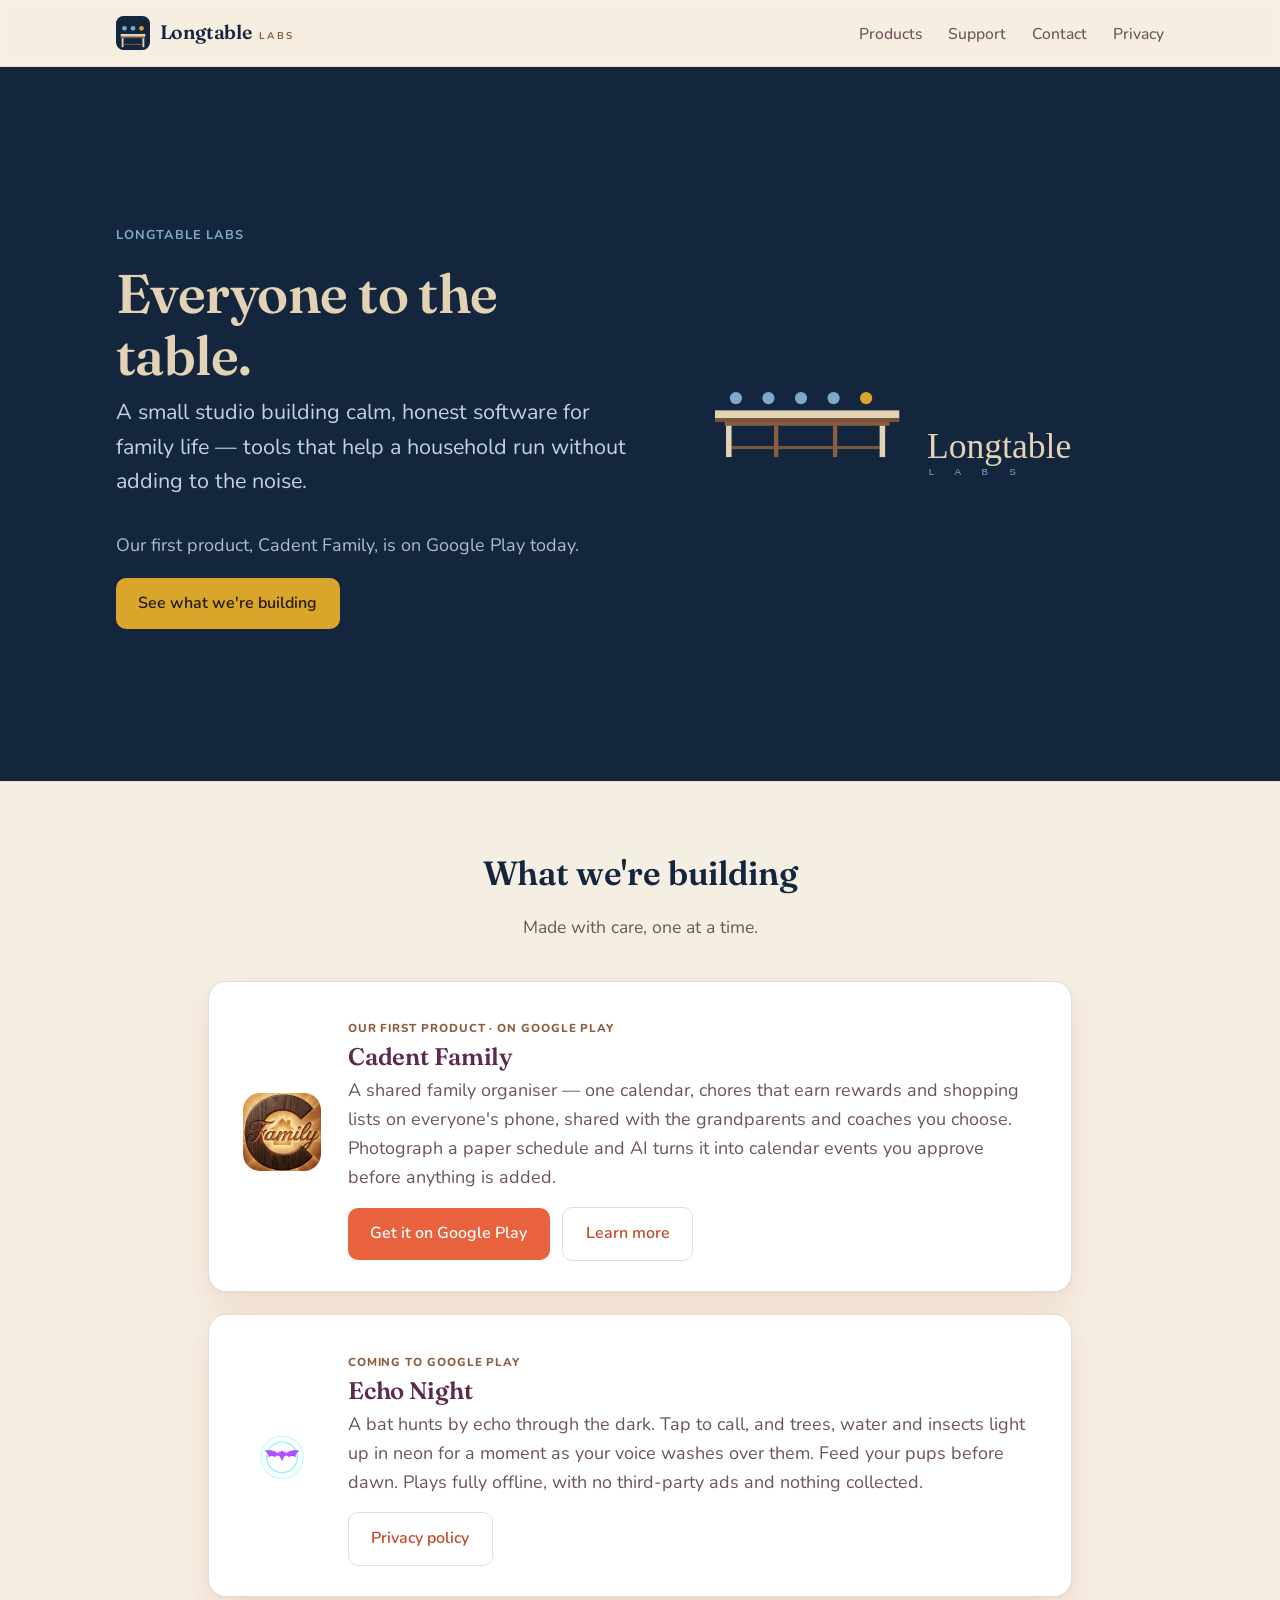
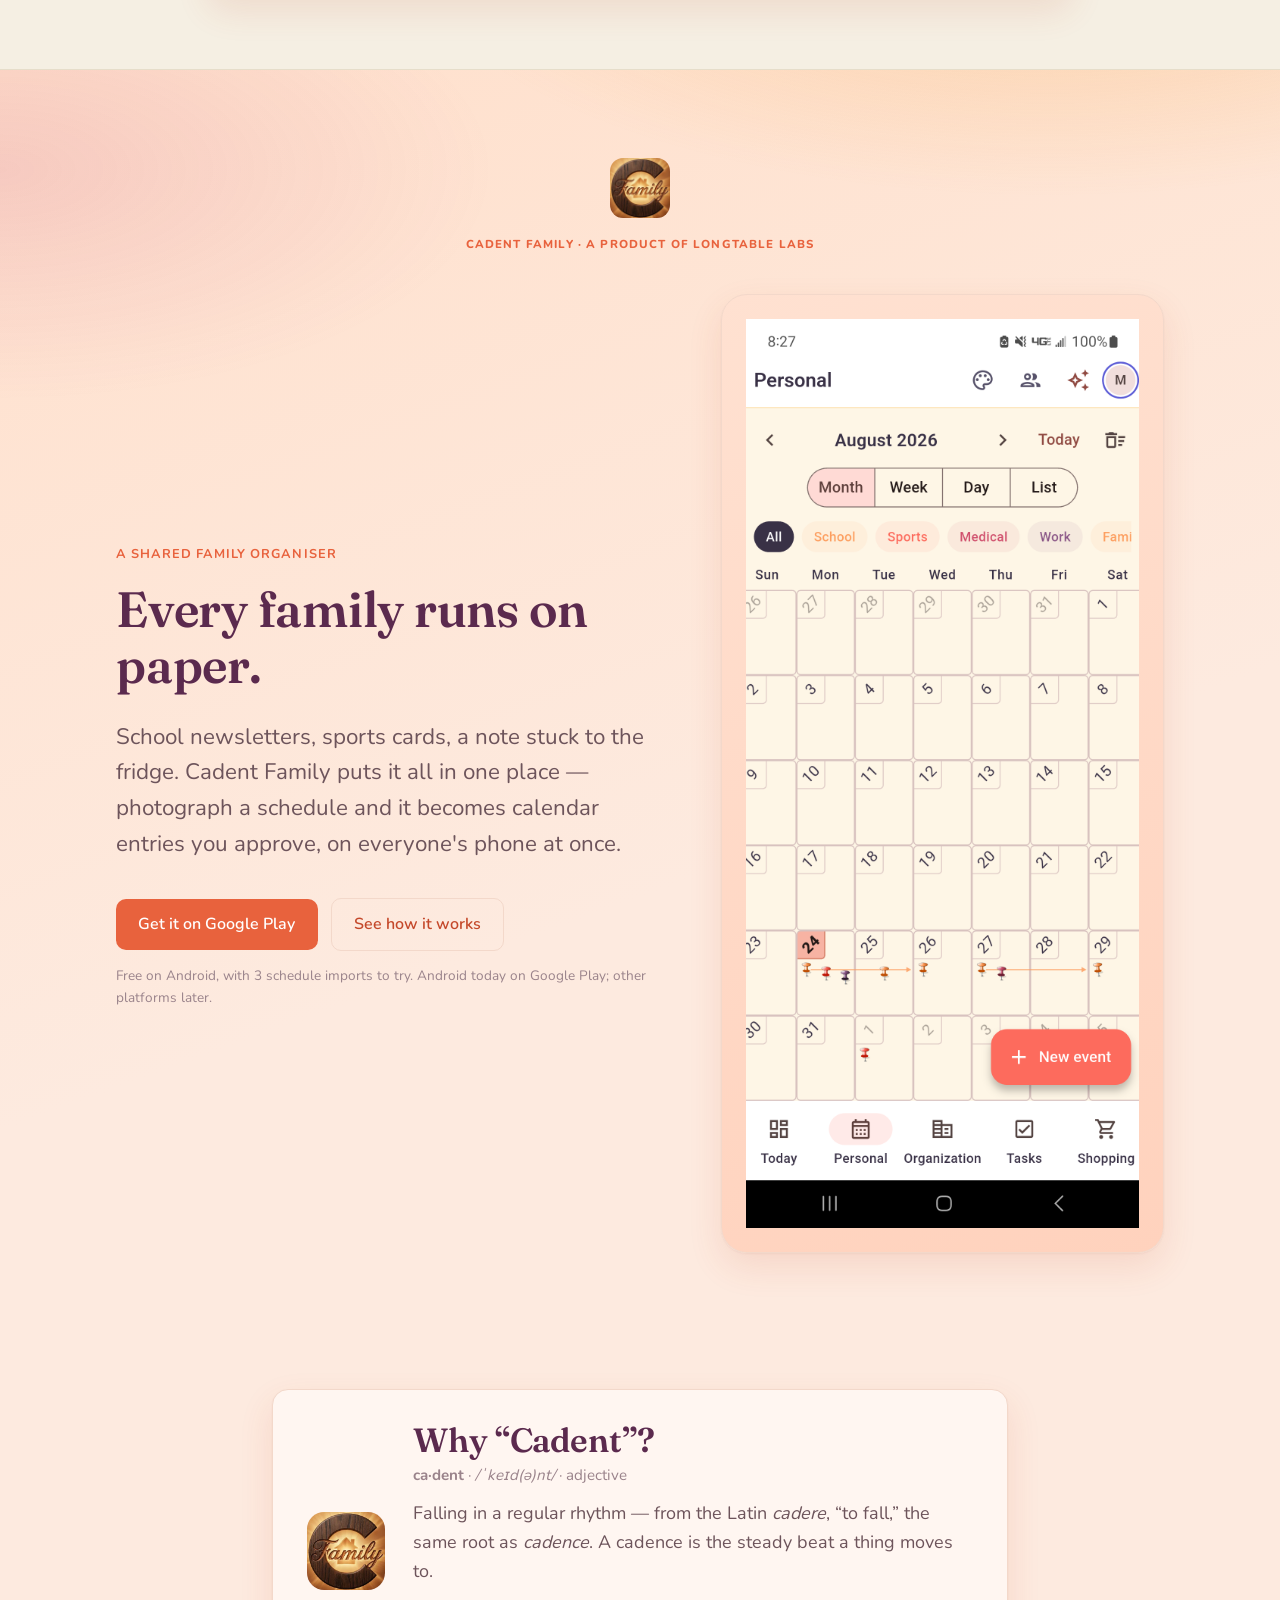
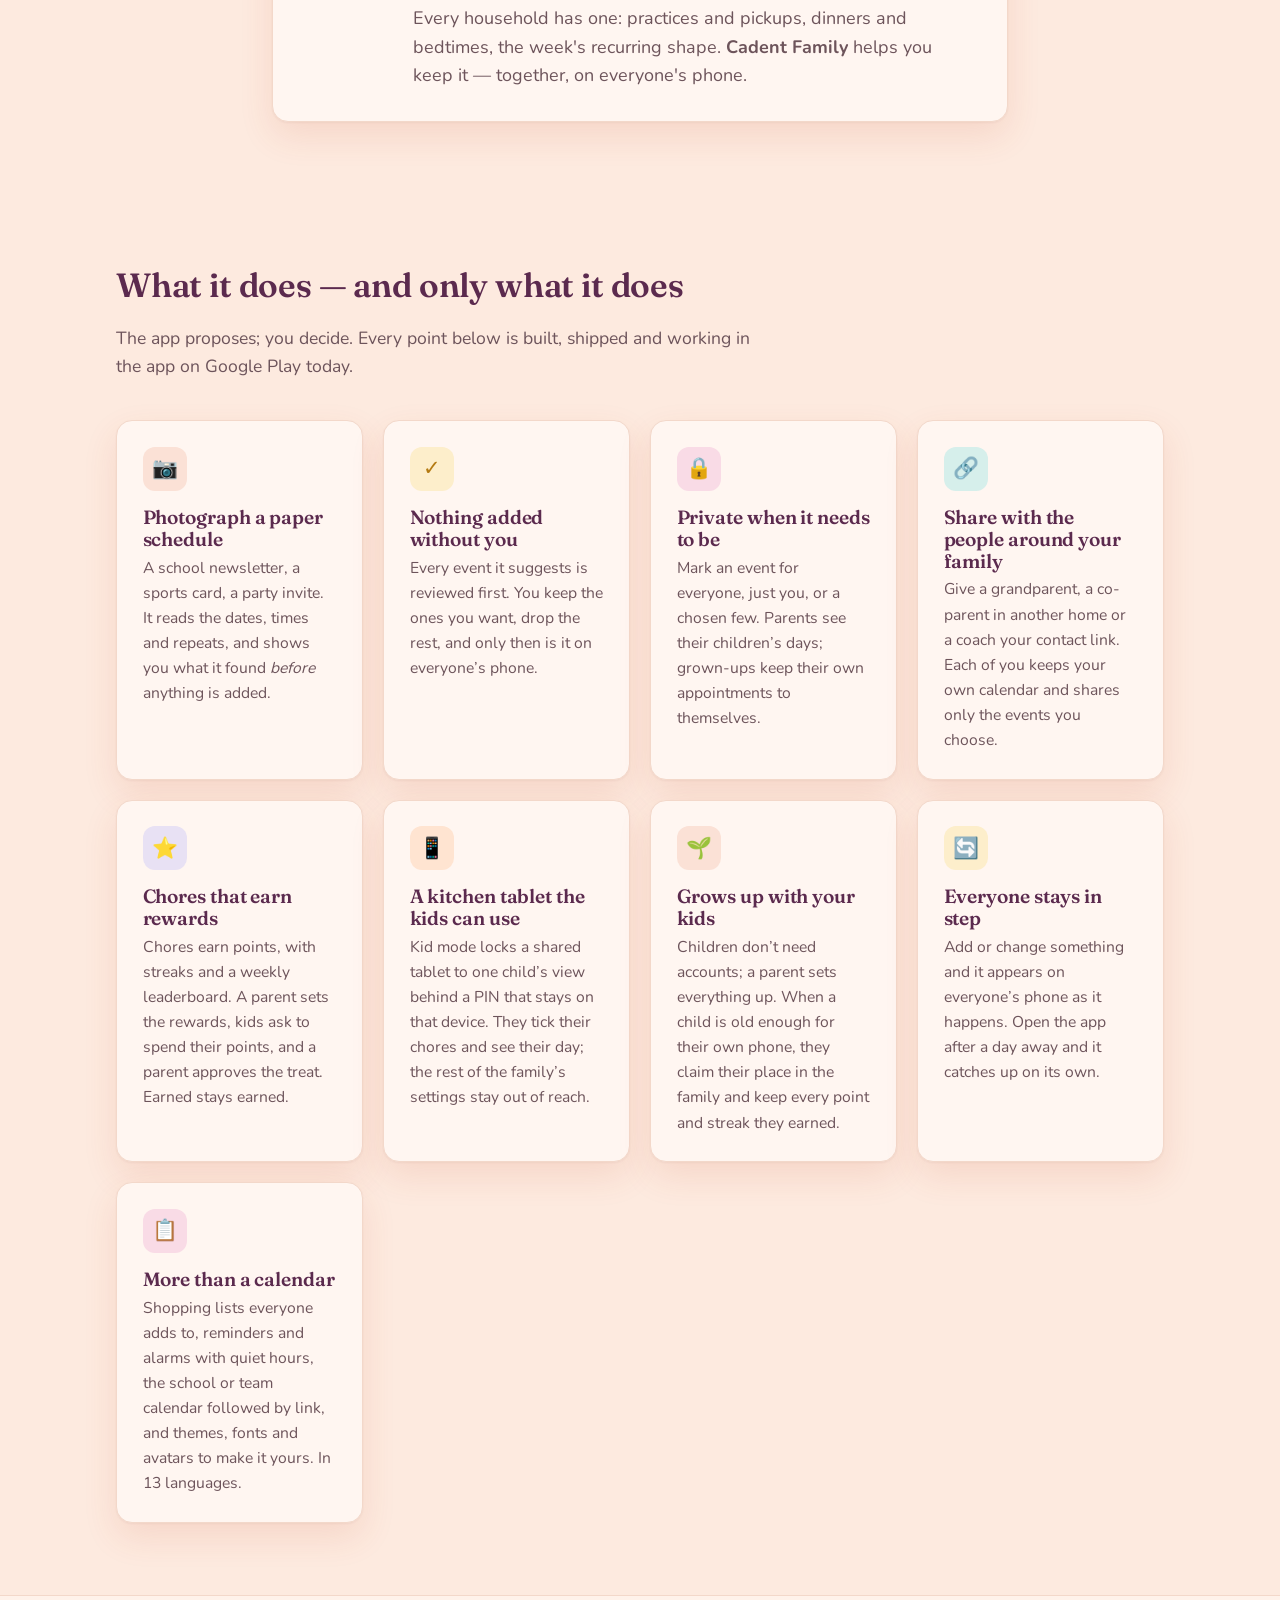
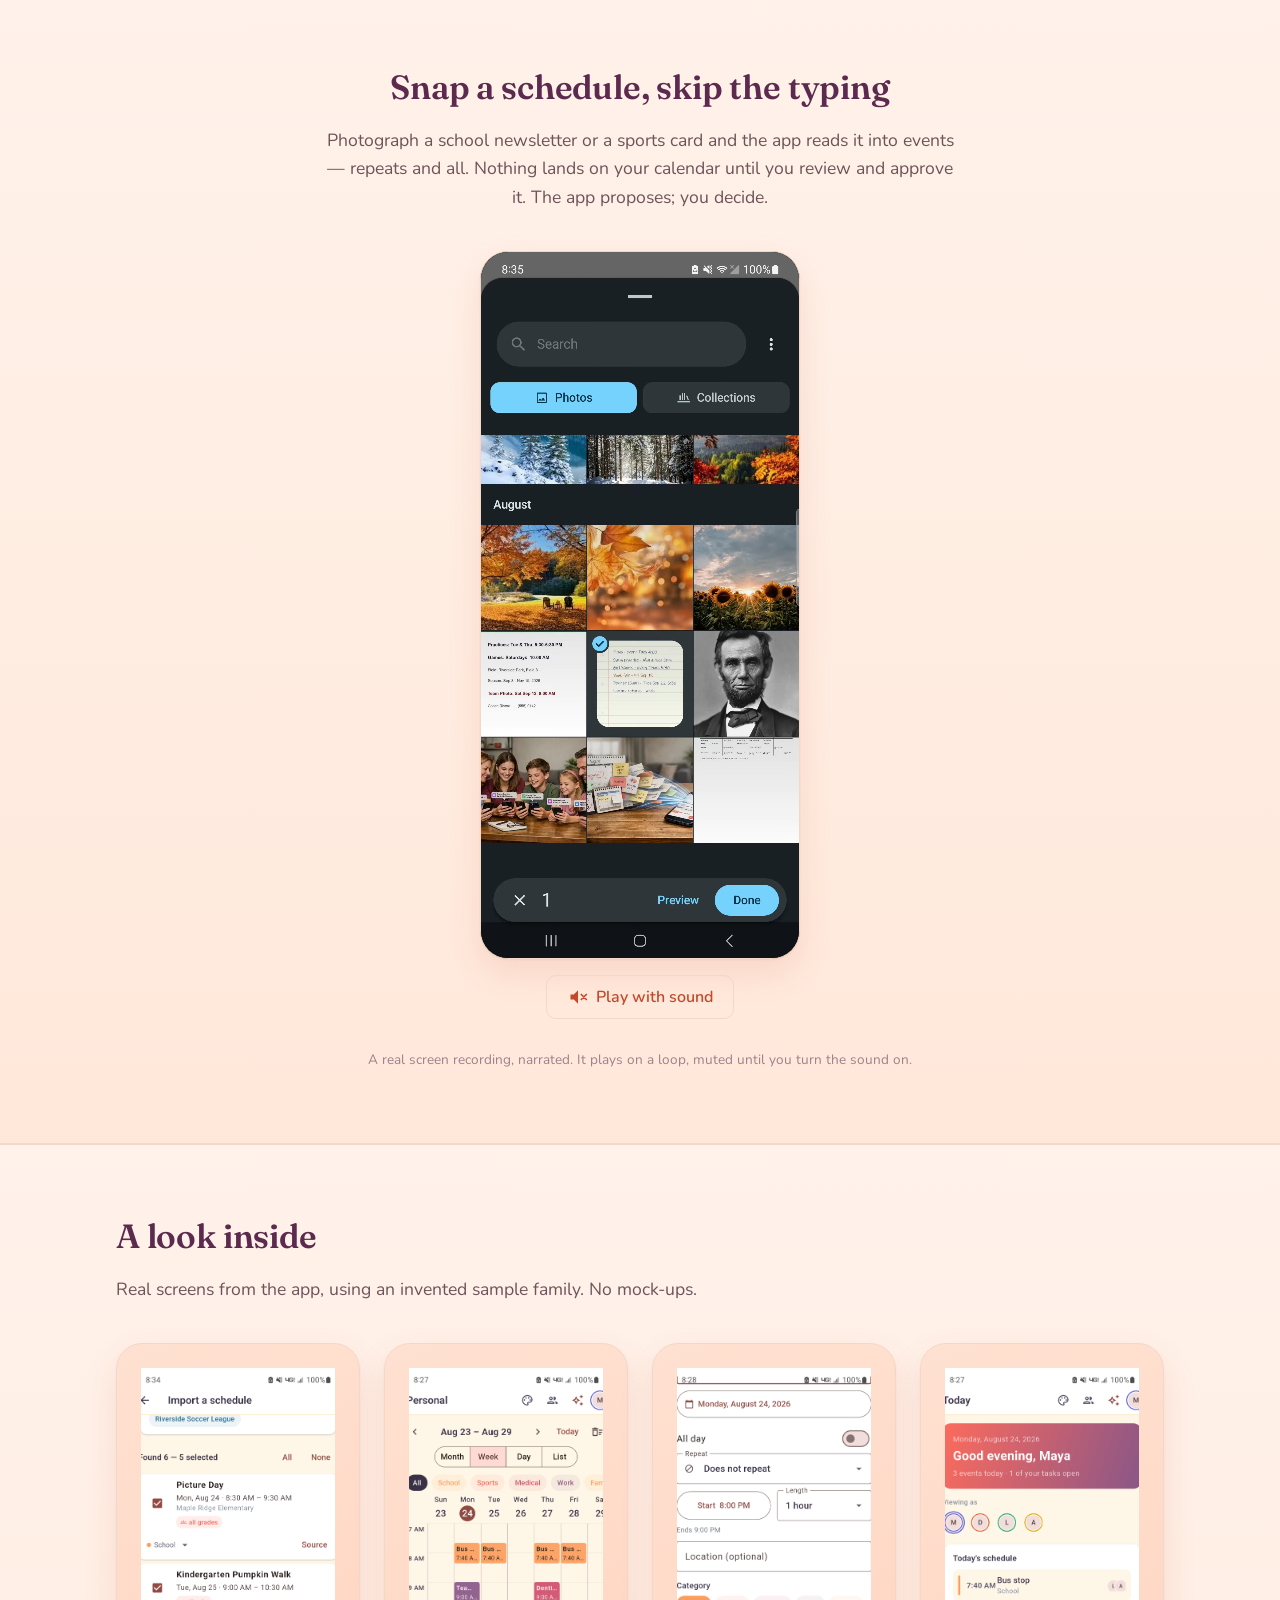
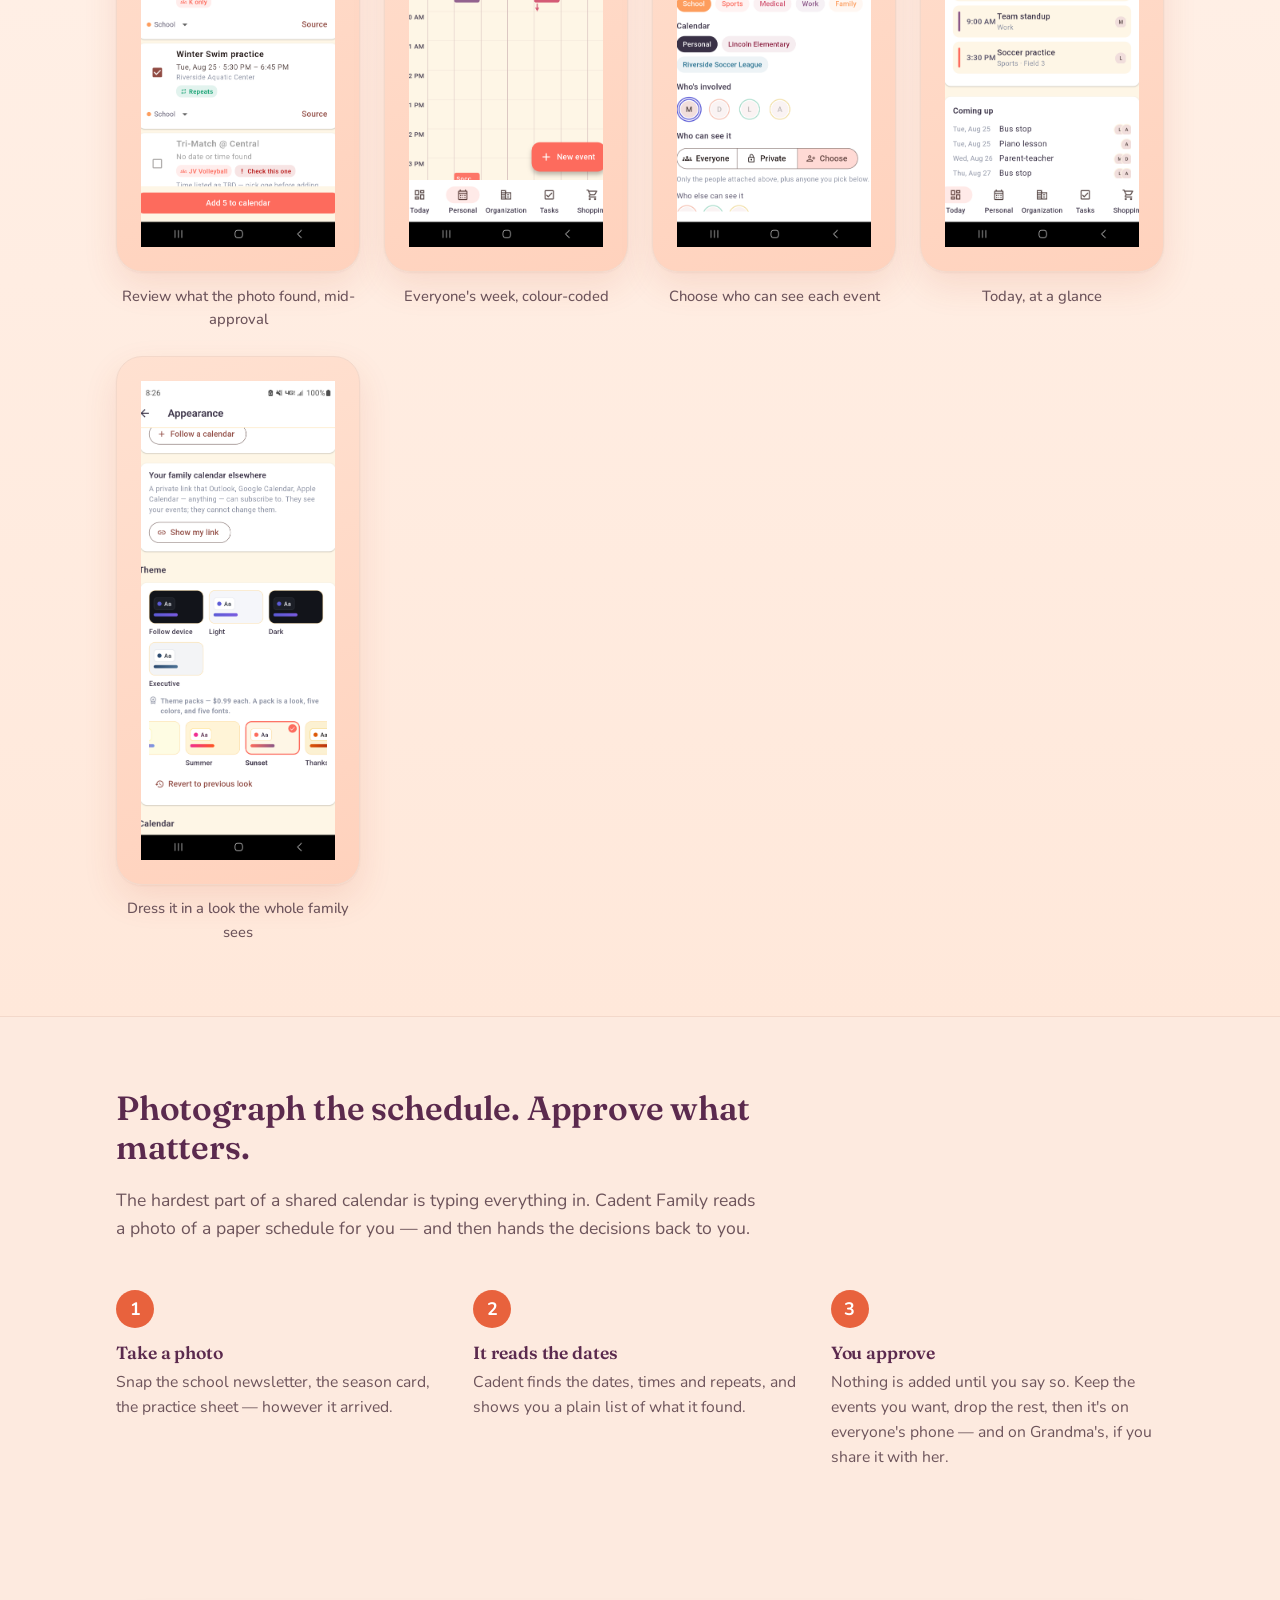
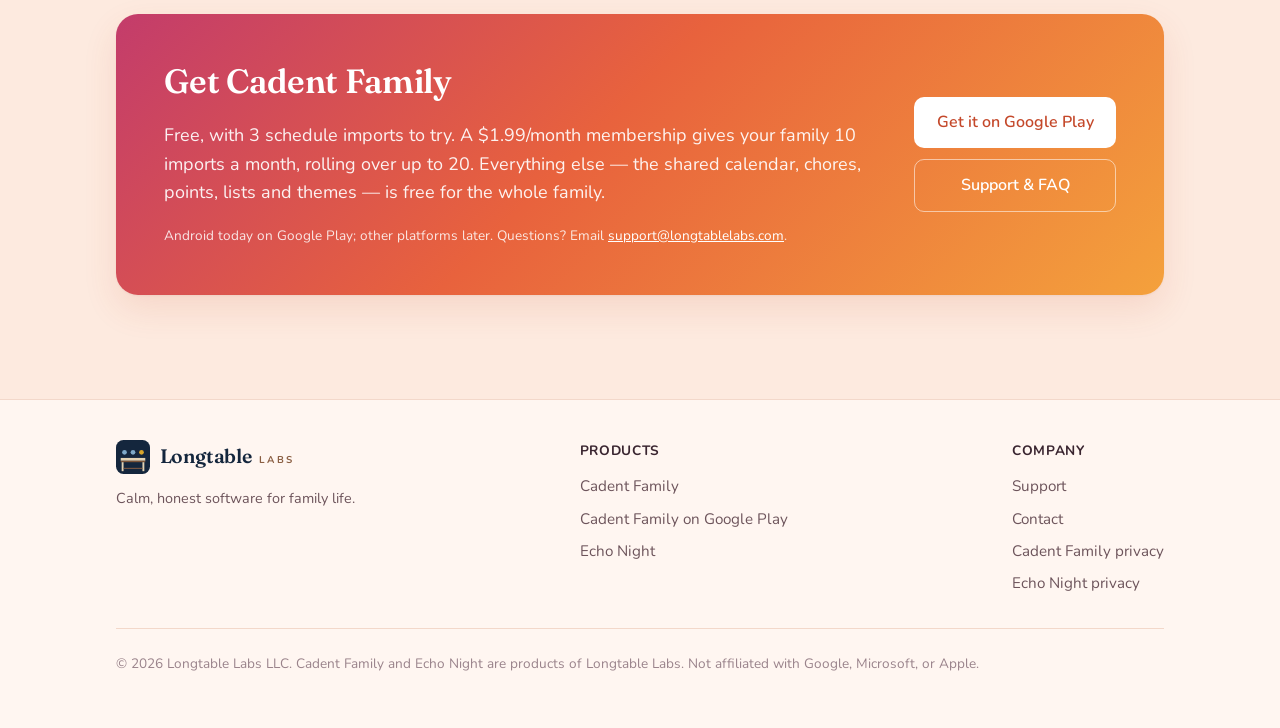
==== index.html @ 38cc9fc4 "Features: describe what 1.0.9 ships Nine feature cards instead of six: contact links for grandparent" ====
<!DOCTYPE html>
<html lang="en">
<head>
  <meta charset="utf-8">
  <meta name="viewport" content="width=device-width, initial-scale=1">
  <title>Longtable Labs — Cadent Family and Echo Night</title>
  <meta name="description" content="Longtable Labs is a small studio building calm, honest software for family life. Cadent Family, a shared family organiser, is on Google Play now; Echo Night, a bat game, is on its way.">
  <link rel="stylesheet" href="styles.css">
  <link rel="icon" href="assets/longtable-icon.svg">
</head>
<body>
  <a class="skip" href="#main">Skip to content</a>

  <header class="site-header">
    <div class="wrap">
      <a class="brand" href="index.html" aria-label="Longtable Labs home">
        <img class="mark" src="assets/longtable-icon.svg" alt="" aria-hidden="true">
        <span class="lt-word"><span class="lt-name">Longtable</span><span class="lt-labs">Labs</span></span>
      </a>
      <nav class="main" aria-label="Primary">
        <a href="index.html#products">Products</a>
        <a href="support.html">Support</a>
        <a href="contact.html">Contact</a>
        <a href="privacy.html">Privacy</a>
      </nav>
    </div>
  </header>

  <main id="main">

    <!-- ===== LONGTABLE LABS — company ===== -->
    <section class="company">
      <div class="wrap">
        <div class="company-grid">
          <div>
            <span class="eyebrow">Longtable Labs</span>
            <h1>Everyone to the table.</h1>
            <p class="lead">
              A small studio building calm, honest software for family life — tools that
              help a household run without adding to the noise.
            </p>
            <p>Our first product, Cadent Family, is on Google Play today.</p>
            <div class="cta-row">
              <a class="btn" href="#products">See what we're building</a>
            </div>
          </div>
          <div>
            <img class="lockup" src="assets/longtable-lockup.svg" alt="Longtable Labs" width="430" height="117">
          </div>
        </div>
      </div>
    </section>

    <!-- ===== PRODUCTS ===== -->
    <section class="products-band" id="products">
      <div class="wrap">
        <div class="section-head centered">
          <h2>What we're building</h2>
          <p>Made with care, one at a time.</p>
        </div>
        <div class="product-grid">
        <div class="product-card">
          <picture>
            <source srcset="assets/cadent-mark.webp" type="image/webp">
            <img class="p-logo" src="assets/cadent-mark.png" alt="Cadent Family logo" aria-hidden="true" width="78" height="78">
          </picture>
          <div>
            <span class="tag">Our first product · On Google Play</span>
            <h3>Cadent Family</h3>
            <p>A shared family organiser &mdash; one calendar, chores that earn rewards and
            shopping lists on everyone's phone, shared with the grandparents and coaches you
            choose. Photograph a paper schedule and AI turns it into calendar events you
            approve before anything is added.</p>
            <div class="cta-row">
              <a class="btn" href="https://play.google.com/store/apps/details?id=com.longtablelabs.cadent" rel="noopener">Get it on Google Play</a>
              <a class="btn ghost" href="#cadent">Learn more</a>
            </div>
          </div>
        </div>
        <div class="product-card" id="echo-night">
          <img class="p-logo" src="assets/echo-night-mark.png" alt="Echo Night icon" aria-hidden="true" width="78" height="78">
          <div>
            <span class="tag">Coming to Google Play</span>
            <h3>Echo Night</h3>
            <p>A bat hunts by echo through the dark. Tap to call, and trees, water and
            insects light up in neon for a moment as your voice washes over them. Feed
            your pups before dawn. Plays fully offline, with no third-party ads and nothing collected.</p>
            <a class="btn ghost" href="privacy-echo-night.html">Privacy policy</a>
          </div>
        </div>
        </div>
      </div>
    </section>

    <!-- ===== CADENT FAMILY (product) — keeps its own warm brand ===== -->
    <!-- HERO — lead with the problem -->
    <div class="hero" id="cadent">
      <div class="wrap">
        <div class="product-intro">
          <picture>
            <source srcset="assets/cadent-mark.webp" type="image/webp">
            <img class="cadent-mark" src="assets/cadent-mark.png" alt="" aria-hidden="true" width="60" height="60" style="width:60px;height:60px">
          </picture>
          <p class="tag" style="margin:.55rem 0 0">Cadent Family · a product of Longtable Labs</p>
        </div>
      </div>
      <div class="wrap hero-grid">
        <div>
          <span class="eyebrow">A shared family organiser</span>
          <h1>Every family runs on paper.</h1>
          <p class="lead">
            School newsletters, sports cards, a note stuck to the fridge. Cadent Family
            puts it all in one place — photograph a schedule and it becomes calendar
            entries you approve, on everyone's phone at once.
          </p>
          <div class="cta-row">
            <a class="btn" href="https://play.google.com/store/apps/details?id=com.longtablelabs.cadent" rel="noopener">Get it on Google Play</a>
            <a class="btn ghost" href="#how">See how it works</a>
          </div>
          <p class="cta-note">Free on Android, with 3 schedule imports to try. Android today on Google Play; other platforms later.</p>
        </div>
        <div class="shot" aria-hidden="false">
          <figure>
            <div class="frame">
              <img src="assets/screenshots/month-view.png" alt="Cadent Family month calendar on a phone, showing colour-coded events for a sample family across the weeks of a month" onerror="this.style.display='none';this.nextElementSibling.style.display='block'">
              <div class="placeholder" style="display:none">Month view
                <span>real app screenshot — added before launch</span>
              </div>
            </div>
          </figure>
        </div>
      </div>
    </div>

    <!-- WHAT CADENT MEANS -->
    <section>
      <div class="wrap">
        <div class="definition">
          <picture>
            <source srcset="assets/cadent-mark.webp" type="image/webp">
            <img class="def-mark" src="assets/cadent-mark.png" alt="" aria-hidden="true" width="78" height="78">
          </picture>
          <div>
            <h2>Why &ldquo;Cadent&rdquo;?</h2>
            <p class="pron"><strong>ca&middot;dent</strong> &middot; <span class="ipa">/&#712;ke&#618;d(&#601;)nt/</span> &middot; adjective</p>
            <p>Falling in a regular rhythm — from the Latin <em>cadere</em>, &ldquo;to fall,&rdquo; the
            same root as <em>cadence</em>. A cadence is the steady beat a thing moves to.</p>
            <p>Every household has one: practices and pickups, dinners and bedtimes, the week's
            recurring shape. <strong>Cadent Family</strong> helps you keep it — together, on
            everyone's phone.</p>
          </div>
        </div>
      </div>
    </section>

    <!-- HONEST FEATURE POINTS -->
    <section>
      <div class="wrap">
        <div class="section-head">
          <h2>What it does &mdash; and only what it does</h2>
          <p>The app proposes; you decide. Every point below is built, shipped and working in the app on Google Play today.</p>
        </div>
        <div class="features">
          <div class="feature">
            <div class="ico" aria-hidden="true">&#128247;</div>
            <h3>Photograph a paper schedule</h3>
            <p>A school newsletter, a sports card, a party invite. It reads the dates, times and repeats, and shows you what it found <em>before</em> anything is added.</p>
          </div>
          <div class="feature">
            <div class="ico" aria-hidden="true">&#10003;</div>
            <h3>Nothing added without you</h3>
            <p>Every event it suggests is reviewed first. You keep the ones you want, drop the rest, and only then is it on everyone&rsquo;s phone.</p>
          </div>
          <div class="feature">
            <div class="ico" aria-hidden="true">&#128274;</div>
            <h3>Private when it needs to be</h3>
            <p>Mark an event for everyone, just you, or a chosen few. Parents see their children&rsquo;s days; grown-ups keep their own appointments to themselves.</p>
          </div>
          <div class="feature">
            <div class="ico" aria-hidden="true">&#128279;</div>
            <h3>Share with the people around your family</h3>
            <p>Give a grandparent, a co-parent in another home or a coach your contact link. Each of you keeps your own calendar and shares only the events you choose.</p>
          </div>
          <div class="feature">
            <div class="ico" aria-hidden="true">&#11088;</div>
            <h3>Chores that earn rewards</h3>
            <p>Chores earn points, with streaks and a weekly leaderboard. A parent sets the rewards, kids ask to spend their points, and a parent approves the treat. Earned stays earned.</p>
          </div>
          <div class="feature">
            <div class="ico" aria-hidden="true">&#128241;</div>
            <h3>A kitchen tablet the kids can use</h3>
            <p>Kid mode locks a shared tablet to one child&rsquo;s view behind a PIN that stays on that device. They tick their chores and see their day; the rest of the family&rsquo;s settings stay out of reach.</p>
          </div>
          <div class="feature">
            <div class="ico" aria-hidden="true">&#127793;</div>
            <h3>Grows up with your kids</h3>
            <p>Children don&rsquo;t need accounts; a parent sets everything up. When a child is old enough for their own phone, they claim their place in the family and keep every point and streak they earned.</p>
          </div>
          <div class="feature">
            <div class="ico" aria-hidden="true">&#128260;</div>
            <h3>Everyone stays in step</h3>
            <p>Add or change something and it appears on everyone&rsquo;s phone as it happens. Open the app after a day away and it catches up on its own.</p>
          </div>
          <div class="feature">
            <div class="ico" aria-hidden="true">&#128203;</div>
            <h3>More than a calendar</h3>
            <p>Shopping lists everyone adds to, reminders and alarms with quiet hours, the school or team calendar followed by link, and themes, fonts and avatars to make it yours. In 13 languages.</p>
          </div>
        </div>
      </div>
    </section>

    <!-- LIVE DEMO: AI import -->
    <section class="section-tint">
      <div class="wrap">
        <div class="section-head centered">
          <h2>Snap a schedule, skip the typing</h2>
          <p>Photograph a school newsletter or a sports card and the app reads it into
          events — repeats and all. Nothing lands on your calendar until you review and
          approve it. The app proposes; you decide.</p>
        </div>
        <div class="demo-showcase">
          <div class="demo-phone">
            <video autoplay loop muted playsinline preload="metadata"
                   poster="assets/demo/ai-import-demo-poster.jpg"
                   aria-label="Screen recording of Cadent Family importing a schedule from a photo: a handwritten activity list and a typed sports card are read into events, repeats detected, one event deselected, then the kept events approved and shown on the month calendar.">
              <source src="assets/demo/ai-import-demo.webm" type="video/webm">
              <source src="assets/demo/ai-import-demo.mp4" type="video/mp4">
              <img src="assets/demo/ai-import-demo-poster.jpg"
                   alt="Cadent Family August month view showing imported school and sports events, several repeating across multiple days.">
            </video>
          </div>
          <button class="btn ghost sound-toggle" type="button" aria-pressed="false" hidden>
            <svg class="icon-muted" viewBox="0 0 24 24" width="20" height="20" aria-hidden="true" focusable="false"><path fill="currentColor" d="M3 9v6h4l5 5V4L7 9H3z"/><path d="M16 9l6 6M22 9l-6 6" stroke="currentColor" stroke-width="2" stroke-linecap="round" fill="none"/></svg>
            <svg class="icon-sound" viewBox="0 0 24 24" width="20" height="20" aria-hidden="true" focusable="false"><path fill="currentColor" d="M3 9v6h4l5 5V4L7 9H3z"/><path d="M15.5 8.5a5 5 0 0 1 0 7M18.5 5.5a9 9 0 0 1 0 13" stroke="currentColor" stroke-width="2" stroke-linecap="round" fill="none"/></svg>
            <span class="sound-label">Play with sound</span>
          </button>
          <p class="cta-note">A real screen recording, narrated. It plays on a loop, muted until you turn the sound on.</p>
        </div>
      </div>
    </section>

    <!-- SCREENSHOTS -->
    <section class="section-tint">
      <div class="wrap">
        <div class="section-head">
          <h2>A look inside</h2>
          <p>Real screens from the app, using an invented sample family. No mock-ups.</p>
        </div>
        <div class="shots">
          <div class="shot">
            <figure>
              <div class="frame">
                <img src="assets/screenshots/import-review.png" alt="The schedule-import review list: events read from a photographed sports card, each with a checkbox to approve before it is added to the calendar" onerror="this.style.display='none';this.nextElementSibling.style.display='flex'">
                <div class="placeholder" style="display:none;flex-direction:column">Import review<span>added before launch</span></div>
              </div>
              <figcaption>Review what the photo found, mid-approval</figcaption>
            </figure>
          </div>
          <div class="shot">
            <figure>
              <div class="frame">
                <img src="assets/screenshots/week-view.png" alt="Week view of the calendar with several family members' events colour-coded across the days" onerror="this.style.display='none';this.nextElementSibling.style.display='flex'">
                <div class="placeholder" style="display:none;flex-direction:column">Week view<span>added before launch</span></div>
              </div>
              <figcaption>Everyone's week, colour-coded</figcaption>
            </figure>
          </div>
          <div class="shot">
            <figure>
              <div class="frame">
                <img src="assets/screenshots/privacy-picker.png" alt="The who-can-see-this picker on an event, letting you choose everyone, just yourself, or a chosen list of family members" onerror="this.style.display='none';this.nextElementSibling.style.display='flex'">
                <div class="placeholder" style="display:none;flex-direction:column">Privacy picker<span>added before launch</span></div>
              </div>
              <figcaption>Choose who can see each event</figcaption>
            </figure>
          </div>
          <div class="shot">
            <figure>
              <div class="frame">
                <img src="assets/screenshots/today-view.png" alt="The Today screen with a friendly greeting and the sample family's upcoming events for the day" onerror="this.style.display='none';this.nextElementSibling.style.display='flex'">
                <div class="placeholder" style="display:none;flex-direction:column">Today<span>added before launch</span></div>
              </div>
              <figcaption>Today, at a glance</figcaption>
            </figure>
          </div>
          <div class="shot">
            <figure>
              <div class="frame">
                <img src="assets/screenshots/theme-packs.png" alt="The theme gallery: light and dark looks above a shelf of theme packs, each card previewing the colours of that pack" onerror="this.style.display='none';this.nextElementSibling.style.display='flex'">
                <div class="placeholder" style="display:none;flex-direction:column">Themes<span>added before launch</span></div>
              </div>
              <figcaption>Dress it in a look the whole family sees</figcaption>
            </figure>
          </div>
        </div>
      </div>
    </section>

    <!-- THE PITCH / differentiator -->
    <section id="how">
      <div class="wrap">
        <div class="section-head">
          <h2>Photograph the schedule. Approve what matters.</h2>
          <p>
            The hardest part of a shared calendar is typing everything in. Cadent Family reads
            a photo of a paper schedule for you — and then hands the decisions back to you.
          </p>
        </div>
        <div class="steps">
          <div class="step">
            <div class="num" aria-hidden="true">1</div>
            <h3>Take a photo</h3>
            <p>Snap the school newsletter, the season card, the practice sheet — however it arrived.</p>
          </div>
          <div class="step">
            <div class="num" aria-hidden="true">2</div>
            <h3>It reads the dates</h3>
            <p>Cadent finds the dates, times and repeats, and shows you a plain list of what it found.</p>
          </div>
          <div class="step">
            <div class="num" aria-hidden="true">3</div>
            <h3>You approve</h3>
            <p>Nothing is added until you say so. Keep the events you want, drop the rest, then it's on everyone's phone &mdash; and on Grandma's, if you share it with her.</p>
          </div>
        </div>
      </div>
    </section>

    <!-- GET IT -->
    <section id="get">
      <div class="wrap">
        <div class="get-card">
          <div>
            <h2>Get Cadent Family</h2>
            <p>Free, with 3 schedule imports to try. A $1.99/month membership gives your
            family 10 imports a month, rolling over up to 20. Everything else &mdash; the shared
            calendar, chores, points, lists and themes &mdash; is free for the whole family.</p>
            <p class="cta-note">Android today on Google Play; other platforms later.
            Questions? Email <a href="mailto:support@longtablelabs.com">support@longtablelabs.com</a>.</p>
          </div>
          <div class="get-actions">
            <a class="btn" href="https://play.google.com/store/apps/details?id=com.longtablelabs.cadent" rel="noopener">Get it on Google Play</a>
            <a class="btn ghost" href="support.html">Support &amp; FAQ</a>
          </div>
        </div>
      </div>
    </section>
  </main>

  <footer class="site-footer">
    <div class="wrap footer-grid">
      <div style="max-width:20rem">
        <a class="brand" href="index.html" style="margin-bottom:.8rem" aria-label="Longtable Labs home">
          <img class="mark" src="assets/longtable-icon.svg" alt="" aria-hidden="true">
          <span class="lt-word"><span class="lt-name">Longtable</span><span class="lt-labs">Labs</span></span>
        </a>
        <p style="font-size:.9rem;margin:0">Calm, honest software for family life.</p>
      </div>
      <nav aria-label="Products">
        <span class="fh">Products</span>
        <a href="index.html#cadent">Cadent Family</a>
        <a href="https://play.google.com/store/apps/details?id=com.longtablelabs.cadent" rel="noopener">Cadent Family on Google Play</a>
        <a href="index.html#echo-night">Echo Night</a>
      </nav>
      <nav aria-label="Company">
        <span class="fh">Company</span>
        <a href="support.html">Support</a>
        <a href="contact.html">Contact</a>
        <a href="privacy.html">Cadent Family privacy</a>
        <a href="privacy-echo-night.html">Echo Night privacy</a>
      </nav>
    </div>
    <div class="wrap">
      <p class="fineprint">© 2026 Longtable Labs LLC. Cadent Family and Echo Night are products of Longtable Labs. Not affiliated with Google, Microsoft, or Apple.</p>
    </div>
  </footer>

  <script>
    // Respect reduced-motion: don't autoplay the demo; offer manual controls.
    (function () {
      var mq = window.matchMedia && window.matchMedia('(prefers-reduced-motion: reduce)');
      if (mq && mq.matches) {
        document.querySelectorAll('video[autoplay]').forEach(function (v) {
          v.removeAttribute('autoplay');
          v.setAttribute('controls', '');
          try { v.pause(); } catch (e) {}
        });
      }
    })();

    // Sound toggle for the narrated demo. It starts muted (browsers only autoplay
    // muted video); the first time sound goes on it restarts from the top so the
    // narration begins at its first line.
    (function () {
      var btn = document.querySelector('.sound-toggle');
      var v = document.querySelector('.demo-phone video');
      if (!btn || !v) return;
      var label = btn.querySelector('.sound-label');
      var heardFromStart = false;

      function sync() {
        var on = !v.muted && v.volume > 0;
        btn.setAttribute('aria-pressed', on ? 'true' : 'false');
        label.textContent = on ? 'Mute' : 'Play with sound';
      }

      btn.addEventListener('click', function () {
        if (v.muted || v.volume === 0) {
          v.muted = false;
          if (v.volume === 0) v.volume = 1;
          if (!heardFromStart) {
            heardFromStart = true;
            try { v.currentTime = 0; } catch (e) {}
          }
          var p = v.play();
          if (p && p.catch) p.catch(function () {});
        } else {
          v.muted = true;
        }
        sync();
      });
      // Native controls (shown for reduced motion) can change volume too.
      v.addEventListener('volumechange', sync);
      btn.hidden = false;
      sync();
    })();
  </script>
</body>
</html>
---- styles.css ----
/* Self-hosted fonts — no third-party requests. Files in assets/fonts/.
   Both are variable woff2 (one file per subset covers the weight range). */
@font-face {
  font-family: 'Fraunces'; font-style: normal; font-weight: 400 700; font-display: swap;
  src: url('assets/fonts/fraunces-latin.woff2') format('woff2');
  unicode-range: U+0000-00FF, U+0131, U+0152-0153, U+02BB-02BC, U+02C6, U+02DA, U+02DC, U+0304, U+0308, U+0329, U+2000-206F, U+20AC, U+2122, U+2191, U+2193, U+2212, U+2215, U+FEFF, U+FFFD;
}
@font-face {
  font-family: 'Fraunces'; font-style: normal; font-weight: 400 700; font-display: swap;
  src: url('assets/fonts/fraunces-latin-ext.woff2') format('woff2');
  unicode-range: U+0100-02BA, U+02BD-02C5, U+02C7-02CC, U+02CE-02D7, U+02DD-02FF, U+0304, U+0308, U+0329, U+1D00-1DBF, U+1E00-1E9F, U+1EF2-1EFF, U+2020, U+20A0-20AB, U+20AD-20C0, U+2113, U+2C60-2C7F, U+A720-A7FF;
}
@font-face {
  font-family: 'Nunito'; font-style: normal; font-weight: 400 800; font-display: swap;
  src: url('assets/fonts/nunito-latin.woff2') format('woff2');
  unicode-range: U+0000-00FF, U+0131, U+0152-0153, U+02BB-02BC, U+02C6, U+02DA, U+02DC, U+0304, U+0308, U+0329, U+2000-206F, U+20AC, U+2122, U+2191, U+2193, U+2212, U+2215, U+FEFF, U+FFFD;
}
@font-face {
  font-family: 'Nunito'; font-style: normal; font-weight: 400 800; font-display: swap;
  src: url('assets/fonts/nunito-latin-ext.woff2') format('woff2');
  unicode-range: U+0100-02BA, U+02BD-02C5, U+02C7-02CC, U+02CE-02D7, U+02DD-02FF, U+0304, U+0308, U+0329, U+1D00-1DBF, U+1E00-1E9F, U+1EF2-1EFF, U+2020, U+20A0-20AB, U+20AD-20C0, U+2113, U+2C60-2C7F, U+A720-A7FF;
}

/* Longtable Labs — Cadent Family
   Warm & lively, static. No build step.
   Type: Fraunces (display serif) + Nunito (rounded body). */

:root {
  /* warm family palette */
  --coral: #e8623d;           /* primary — sunset coral */
  --coral-deep: #c4482a;
  --amber: #f4a13c;           /* honey amber */
  --honey: #f6c453;
  --plum: #5b2a4e;            /* headings — deep berry-plum */
  --berry: #c33c6b;
  --teal: #1f9e8f;
  --grape: #6a4aa0;           /* ties to the purple logo */

  --accent: var(--coral);
  --accent-dark: var(--coral-deep);
  --accent-tint: #fbe1d6;

  --ink: #3a2530;             /* warm plum-brown, not black */
  --ink-soft: #6d545b;
  --ink-faint: #9a838b;

  --paper: #fdeadf;           /* warm blush — off the beige/white */
  --card: #fff6f1;            /* warm off-white */
  --line: #f3d8ca;

  --ok: #1f9e8f;
  --max: 68rem;
  --radius: 16px;
  --shadow: 0 1px 2px rgba(90, 42, 46, .05), 0 14px 34px rgba(196, 72, 42, .12);
  --font: "Nunito", -apple-system, BlinkMacSystemFont, "Segoe UI", Roboto, Helvetica, Arial, sans-serif;
  --display: "Fraunces", Georgia, "Times New Roman", serif;
}

* { box-sizing: border-box; }

html { scroll-behavior: smooth; }

body {
  margin: 0;
  font-family: var(--font);
  color: var(--ink);
  background: var(--paper);
  line-height: 1.6;
  font-size: 18px;
  -webkit-font-smoothing: antialiased;
}

h1, h2, h3 { font-family: var(--display); font-weight: 600; line-height: 1.14; letter-spacing: -0.005em; color: var(--plum); }
h1 { font-size: clamp(2rem, 5vw, 3.1rem); margin: 0 0 .5em; }
h2 { font-size: clamp(1.5rem, 3.5vw, 2.1rem); margin: 0 0 .6em; }
h3 { font-size: 1.2rem; margin: 0 0 .4em; }

p { margin: 0 0 1em; color: var(--ink-soft); }

a { color: var(--accent-dark); }
a:hover { color: var(--accent); }

.wrap { max-width: var(--max); margin: 0 auto; padding: 0 1.25rem; }

/* Skip link */
.skip {
  position: absolute; left: -999px; top: 0;
  background: var(--accent); color: #fff; padding: .6rem 1rem; border-radius: 0 0 8px 0;
  z-index: 100;
}
.skip:focus { left: 0; }

/* Header */
.site-header {
  border-bottom: 1px solid var(--line);
  background: rgba(253, 234, 223, .82);
  backdrop-filter: saturate(180%) blur(10px);
  position: sticky; top: 0; z-index: 50;
}
.site-header .wrap {
  display: flex; align-items: center; justify-content: space-between;
  gap: 1rem; min-height: 66px;
}
.brand { display: flex; align-items: center; gap: .6rem; font-weight: 700; color: var(--ink); text-decoration: none; font-size: 1.05rem; }
.brand .mark {
  width: 34px; height: 34px; display: block; flex-shrink: 0;
}
.brand small { display: block; font-weight: 500; color: var(--ink-faint); font-size: .72rem; letter-spacing: .02em; }
nav.main a { color: var(--ink-soft); text-decoration: none; margin-left: 1.3rem; font-size: .98rem; font-weight: 500; }
nav.main a:hover { color: var(--accent); }
@media (max-width: 640px) {
  nav.main a { margin-left: .9rem; font-size: .9rem; }
  .brand small { display: none; }
}

/* Buttons */
.btn {
  display: inline-block; background: var(--accent); color: #fff;
  padding: .8rem 1.4rem; border-radius: 10px; text-decoration: none;
  font-family: inherit; font-weight: 600; border: none; cursor: pointer; font-size: 1rem;
  transition: background .15s ease, transform .05s ease;
}
.btn:hover { background: var(--accent-dark); color: #fff; }
.btn:active { transform: translateY(1px); }
.btn.ghost { background: transparent; color: var(--accent-dark); border: 1.5px solid var(--line); }
.btn.ghost:hover { border-color: var(--accent); background: var(--accent-tint); }

/* Hero */
.hero {
  padding: clamp(3rem, 7vw, 5.5rem) 0 clamp(2.5rem, 5vw, 4rem);
  background:
    radial-gradient(1100px 460px at 82% -12%, rgba(244, 161, 60, .32), transparent 60%),
    radial-gradient(900px 420px at 0% 8%, rgba(195, 60, 107, .14), transparent 55%),
    linear-gradient(160deg, #ffe0cc 0%, var(--paper) 62%);
}
.hero .lead {
  font-size: clamp(1.15rem, 2.5vw, 1.4rem); color: var(--ink-soft); max-width: 34rem; margin: 0 0 1.6em;
}
.hero-grid { display: grid; grid-template-columns: 1.1fr .9fr; gap: clamp(2rem, 5vw, 4rem); align-items: center; }
@media (max-width: 820px) { .hero-grid { grid-template-columns: 1fr; } }
.eyebrow { display: inline-block; font-size: .8rem; font-weight: 700; letter-spacing: .08em; text-transform: uppercase; color: var(--accent); margin-bottom: 1rem; }
.cta-row { display: flex; flex-wrap: wrap; gap: .8rem; align-items: center; }
.cta-note { font-size: .85rem; color: var(--ink-faint); margin: .9rem 0 0; }

/* Sections */
section { padding: clamp(2.5rem, 6vw, 4.5rem) 0; }
.section-tint { background: linear-gradient(180deg, #fff2ea, #ffe8da); border-top: 1px solid var(--line); border-bottom: 1px solid var(--line); }
.section-head { max-width: 40rem; margin-bottom: 2.5rem; }
.section-head p { font-size: 1.1rem; }

/* Feature grid */
.features { display: grid; grid-template-columns: repeat(auto-fit, minmax(15rem, 1fr)); gap: 1.25rem; }
.feature {
  background: var(--card); border: 1px solid var(--line); border-radius: var(--radius);
  padding: 1.6rem; box-shadow: var(--shadow);
}
.section-tint .feature { background: var(--paper); }
.feature .ico { width: 44px; height: 44px; border-radius: 12px; background: var(--accent-tint); color: var(--accent-dark); display: grid; place-items: center; margin-bottom: 1rem; font-size: 1.3rem; }
/* playful warm variety across the feature icons */
.features .feature:nth-child(6n+1) .ico { background: #fbe1d6; color: #c4482a; }
.features .feature:nth-child(6n+2) .ico { background: #fdeecb; color: #b47a12; }
.features .feature:nth-child(6n+3) .ico { background: #f9dbe6; color: #b02e5c; }
.features .feature:nth-child(6n+4) .ico { background: #d6efeb; color: #12796d; }
.features .feature:nth-child(6n+5) .ico { background: #e8e1f4; color: #6a4aa0; }
.features .feature:nth-child(6n+6) .ico { background: #ffe4d1; color: #c4482a; }
.feature h3 { margin-bottom: .3rem; }
.feature p { margin: 0; font-size: .98rem; }

/* Steps */
.steps { display: grid; grid-template-columns: repeat(auto-fit, minmax(14rem, 1fr)); gap: 1.5rem; counter-reset: step; }
.step { position: relative; padding-top: .5rem; }
.step .num {
  width: 38px; height: 38px; border-radius: 50%; background: var(--accent); color: #fff;
  display: grid; place-items: center; font-weight: 700; margin-bottom: .9rem;
}
.step h3 { font-size: 1.1rem; }
.step p { font-size: .98rem; margin: 0; }

/* Screenshot slots */
.shots { display: grid; grid-template-columns: repeat(auto-fit, minmax(13rem, 1fr)); gap: 1.5rem; }
.shot figure { margin: 0; }
.shot .frame {
  aspect-ratio: 9 / 19.5; border-radius: 26px; overflow: hidden;
  background: linear-gradient(160deg, #ffe1d1, #ffd2bd);
  border: 1px solid var(--line); box-shadow: var(--shadow);
  display: grid; place-items: center; text-align: center; padding: 1.5rem;
}
.shot .frame img { width: 100%; height: 100%; object-fit: cover; display: block; }
.shot .frame .placeholder { color: var(--accent-dark); font-size: .85rem; font-weight: 600; opacity: .8; }
.shot .frame .placeholder span { display: block; font-weight: 400; color: var(--ink-faint); margin-top: .4rem; font-size: .78rem; }
.shot figcaption { text-align: center; margin-top: .8rem; font-size: .92rem; color: var(--ink-soft); font-weight: 500; }

/* Get it */
.get-card {
  background: linear-gradient(135deg, var(--berry) 0%, var(--coral) 45%, var(--amber) 100%);
  color: #fff; border-radius: 22px; padding: clamp(2rem, 5vw, 3rem); box-shadow: var(--shadow);
  display: flex; flex-wrap: wrap; gap: 1.5rem 2.5rem; align-items: center; justify-content: space-between;
}
.get-card > div:first-child { flex: 1 1 24rem; }
.get-card h2 { color: #fff; }
.get-card p { color: rgba(255,255,255,.92); }
.get-card .cta-note { color: rgba(255,255,255,.85); }
.get-card a { color: #fff; }
.get-actions { display: flex; flex-direction: column; gap: .7rem; flex: 0 0 auto; }
.get-card .btn { background: #fff; color: var(--coral-deep); text-align: center; }
.get-card .btn:hover { background: #fff2ea; color: var(--coral-deep); }
.get-card .btn.ghost { background: transparent; color: #fff; border-color: rgba(255,255,255,.55); }
.get-card .btn.ghost:hover { background: rgba(255,255,255,.14); border-color: #fff; }
@media (max-width: 560px) { .get-actions { width: 100%; } }

/* Live demo video */
.demo-showcase { display: flex; flex-direction: column; align-items: center; gap: 1rem; }
.demo-phone {
  max-width: 320px; width: 100%; border-radius: 28px; overflow: hidden;
  border: 1px solid var(--line); box-shadow: var(--shadow); background: #000;
}
.demo-phone video { width: 100%; height: auto; display: block; }
.sound-toggle { display: inline-flex; align-items: center; gap: .5rem; padding: .6rem 1.1rem; background: var(--card); white-space: nowrap; min-width: 11.75rem; justify-content: center; }
.sound-toggle[hidden] { display: none; }
.sound-toggle .icon-sound { display: none; }
.sound-toggle[aria-pressed="true"] .icon-sound { display: block; }
.sound-toggle[aria-pressed="true"] .icon-muted { display: none; }
.section-head.centered { margin-left: auto; margin-right: auto; text-align: center; }

/* ===== Longtable Labs — company (parent) brand ===== */
:root {
  --lt-ink: #14263d; --lt-sky: #7ea9c9; --lt-roast: #4a3122;
  --lt-coffee: #8a5e42; --lt-crema: #e3d3b4; --lt-brass: #d9a62b;
  --lt-paper: #f5efe3;
}
/* neutral (crema) header chrome, shared across the company page */
.site-header { background: rgba(245, 239, 227, .88); border-bottom-color: #e6ddca; }
.brand .lt-word { display: flex; align-items: baseline; gap: .42rem; }
.brand .lt-name { font-family: var(--display); font-weight: 600; font-size: 1.22rem; color: var(--lt-ink); letter-spacing: -.01em; }
.brand .lt-labs { font-family: var(--font); font-weight: 700; font-size: .62rem; letter-spacing: .26em; color: var(--lt-coffee); text-transform: uppercase; }
@media (max-width: 640px) { .brand .lt-labs { display: none; } }

/* company hero (navy) */
.company { background: var(--lt-ink); }
.company .wrap { padding: clamp(3rem, 7vw, 5rem) 1.25rem; }
.company-grid { display: grid; grid-template-columns: 1.05fr .95fr; gap: clamp(2rem, 5vw, 4rem); align-items: center; }
@media (max-width: 820px) { .company-grid { grid-template-columns: 1fr; } }
.company .eyebrow { color: var(--lt-sky); }
.company h1 { font-family: var(--display); color: var(--lt-crema); font-weight: 600; font-size: clamp(2.2rem, 5.5vw, 3.4rem); letter-spacing: -.01em; margin: .1rem 0 .5rem; }
.company .lead { color: #c4d1df; font-size: clamp(1.1rem, 2.2vw, 1.35rem); max-width: 34rem; margin: 0 0 1.5em; }
.company p { color: #aebccb; }
.company .btn { background: var(--lt-brass); color: #22190a; }
.company .btn:hover { background: #c69422; color: #22190a; }
.company .btn.ghost { background: transparent; color: var(--lt-crema); border: 1.5px solid rgba(227, 211, 180, .35); }
.company .btn.ghost:hover { border-color: var(--lt-sky); background: rgba(126, 169, 201, .14); color: #fff; }
.company .lockup { width: 100%; max-width: 430px; margin: 0 auto; display: block; }

/* products band */
.products-band { background: var(--lt-paper); border-top: 1px solid #e6ddca; border-bottom: 1px solid #e6ddca; }
.products-band h2 { color: var(--lt-ink); }
.products-band .section-head p { color: #6b5a44; }
.product-grid { display: grid; gap: 1.4rem; max-width: 54rem; margin: 0 auto; }
.product-card {
  display: flex; gap: 1.7rem; align-items: center; background: #fff;
  border: 1px solid #e6ddca; border-radius: 18px; padding: 1.9rem 2.1rem;
  box-shadow: var(--shadow); max-width: 54rem;
}
.product-card .p-logo { width: 78px; height: 78px; flex: 0 0 auto; }
/* The Cadent mark is the app's own icon art (a photographed oak tile), so it
   carries its own square field — round it so it reads as an app icon. */
.p-logo, .def-mark, .cadent-mark { border-radius: 22%; }
.product-card .tag { font-size: .72rem; text-transform: uppercase; letter-spacing: .08em; font-weight: 800; color: var(--lt-coffee); }
.product-card h3 { font-family: var(--display); color: var(--plum); font-size: 1.5rem; margin: .15rem 0 .35rem; }
.product-card p { margin: 0 0 1rem; }
@media (max-width: 560px) { .product-card { flex-direction: column; text-align: center; } }

/* product band lead-in (introduces the Cadent section) */
.product-intro { text-align: center; max-width: 40rem; margin: 0 auto clamp(1.5rem, 4vw, 2.5rem); }
.product-intro .tag { font-size: .72rem; text-transform: uppercase; letter-spacing: .1em; font-weight: 800; color: var(--accent); }

/* Cadent definition block */
.definition {
  max-width: 46rem; margin: 0 auto; display: flex; gap: 1.8rem; align-items: center;
  background: var(--card); border: 1px solid var(--line); border-radius: var(--radius);
  padding: 1.9rem 2.1rem; box-shadow: var(--shadow);
}
.section-tint .definition { background: var(--paper); }
.definition .def-mark { width: 78px; height: 78px; flex-shrink: 0; }
.definition h2 { margin-bottom: .25rem; }
.definition .pron { font-size: .95rem; color: var(--ink-faint); margin: 0 0 .8em; }
.definition .pron .ipa { font-style: italic; }
.definition p:last-child { margin-bottom: 0; }
@media (max-width: 560px) {
  .definition { flex-direction: column; text-align: center; gap: 1.1rem; padding: 1.6rem; }
}

/* Prose (privacy / support) */
.prose { max-width: 44rem; margin: 0 auto; }
.prose h2 { margin-top: 2.2rem; }
.prose h3 { margin-top: 1.6rem; }
.prose ul { color: var(--ink-soft); padding-left: 1.2rem; }
.prose li { margin-bottom: .5rem; }
.prose .meta { color: var(--ink-faint); font-size: .9rem; }
.prose table { width: 100%; border-collapse: collapse; margin: 1rem 0; font-size: .95rem; }
.prose th, .prose td { text-align: left; padding: .7rem .8rem; border: 1px solid var(--line); vertical-align: top; }
.prose th { background: var(--accent-tint); color: var(--ink); font-weight: 600; }
.callout {
  background: var(--accent-tint); border-left: 4px solid var(--accent); border-radius: 8px;
  padding: 1rem 1.2rem; margin: 1.5rem 0;
}
.callout p:last-child { margin-bottom: 0; }
.page-header { padding: clamp(2.5rem, 6vw, 4rem) 0 1.5rem; }
.page-header h1 { margin-bottom: .3rem; }
.page-header .sub { color: var(--ink-faint); font-size: 1.05rem; }

/* Footer */
.site-footer { border-top: 1px solid var(--line); background: var(--card); padding: 2.5rem 0; margin-top: 2rem; }
.footer-grid { display: flex; flex-wrap: wrap; justify-content: space-between; gap: 2rem; }
.footer-grid nav { display: flex; flex-direction: column; gap: .5rem; }
.footer-grid nav a { color: var(--ink-soft); text-decoration: none; font-size: .95rem; }
.footer-grid nav a:hover { color: var(--accent); }
.footer-grid .fh { font-weight: 700; color: var(--ink); font-size: .85rem; text-transform: uppercase; letter-spacing: .05em; margin-bottom: .3rem; }
.site-footer .fineprint { color: var(--ink-faint); font-size: .85rem; margin-top: 2rem; border-top: 1px solid var(--line); padding-top: 1.5rem; }

:focus-visible { outline: 3px solid var(--accent); outline-offset: 2px; border-radius: 4px; }
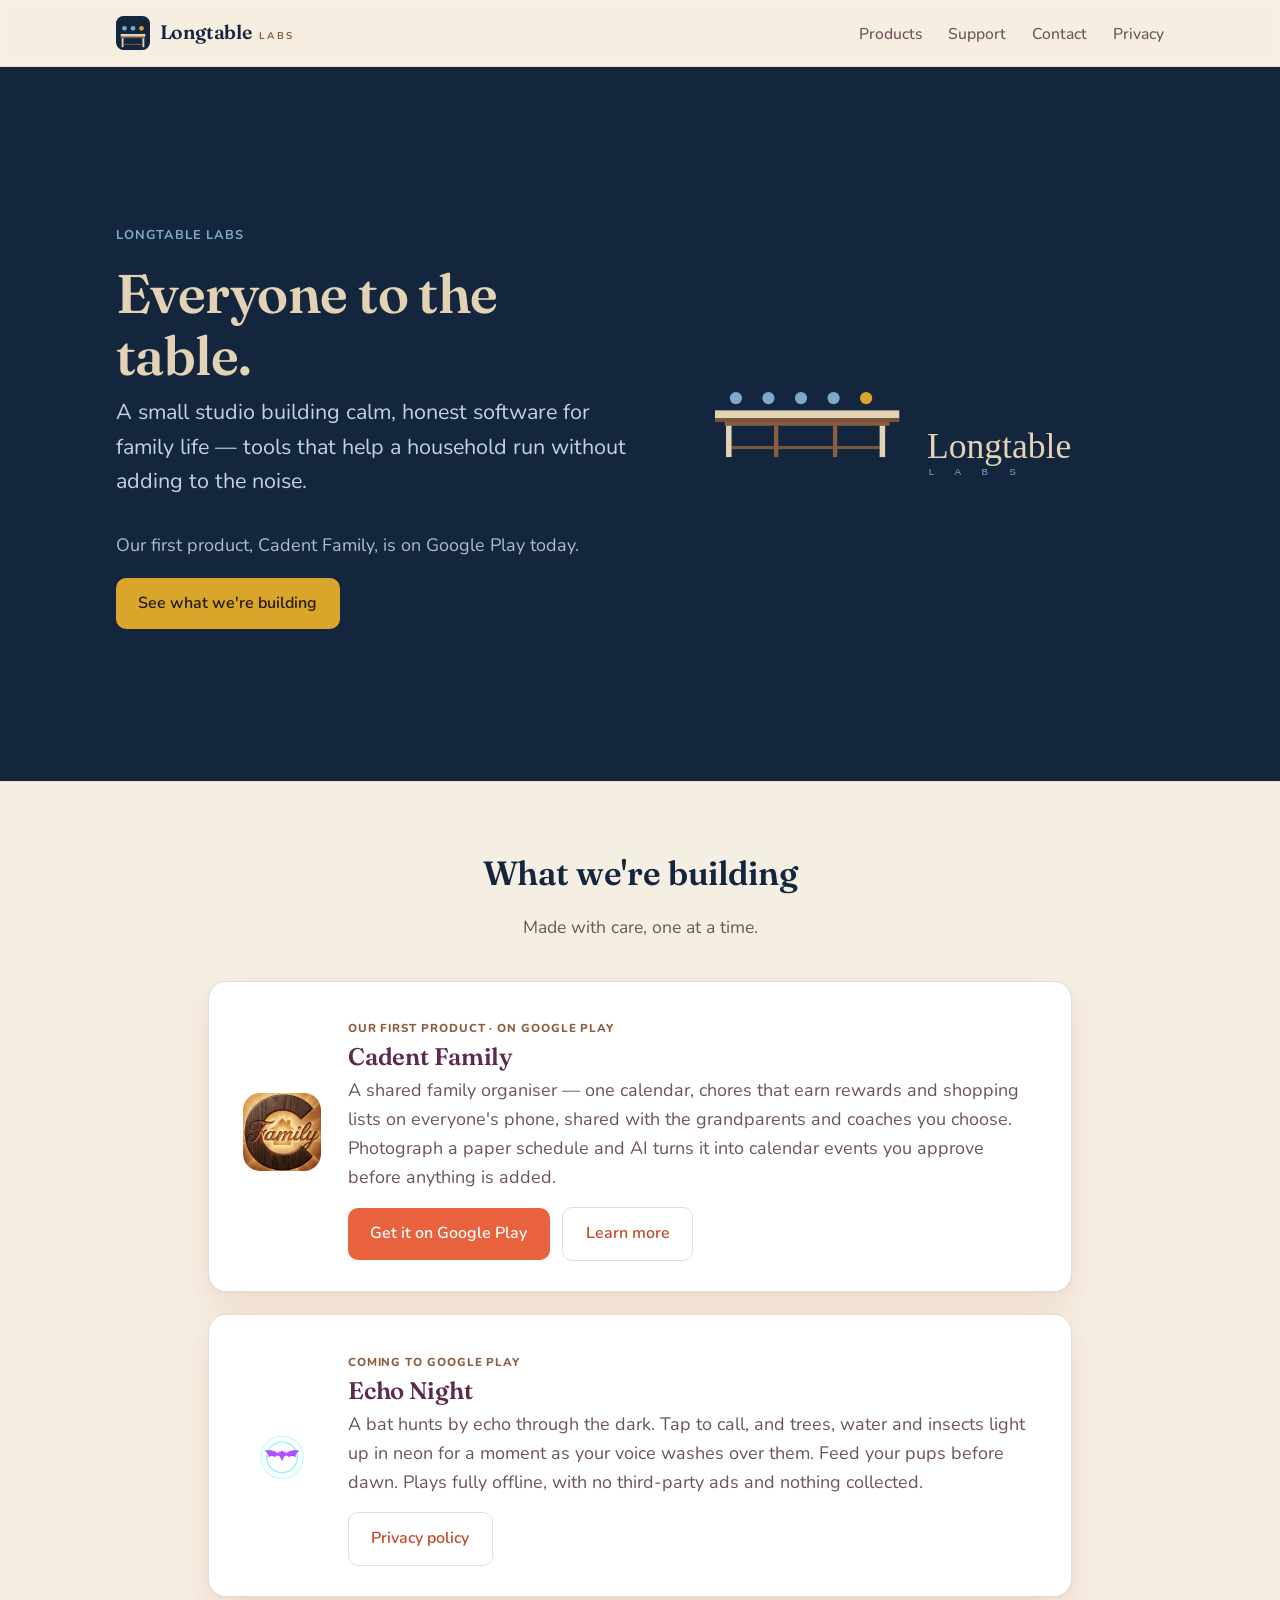
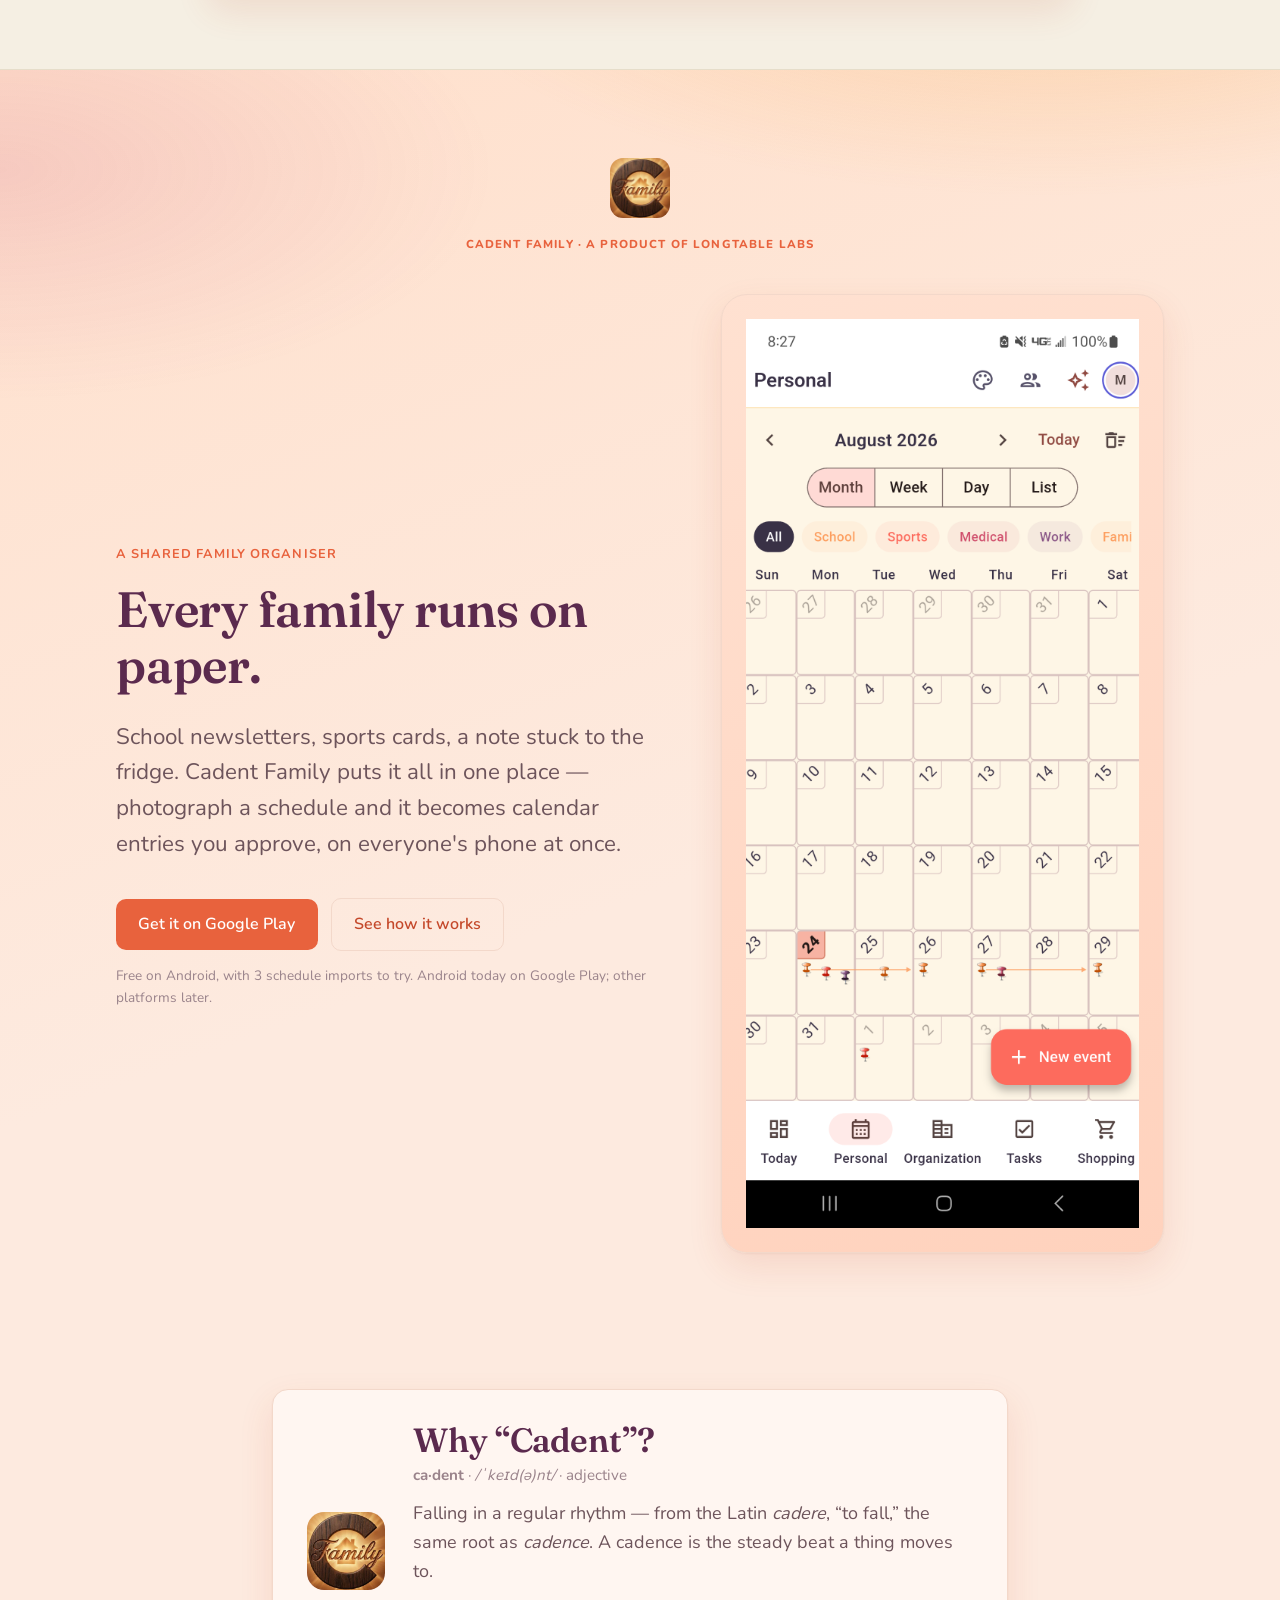
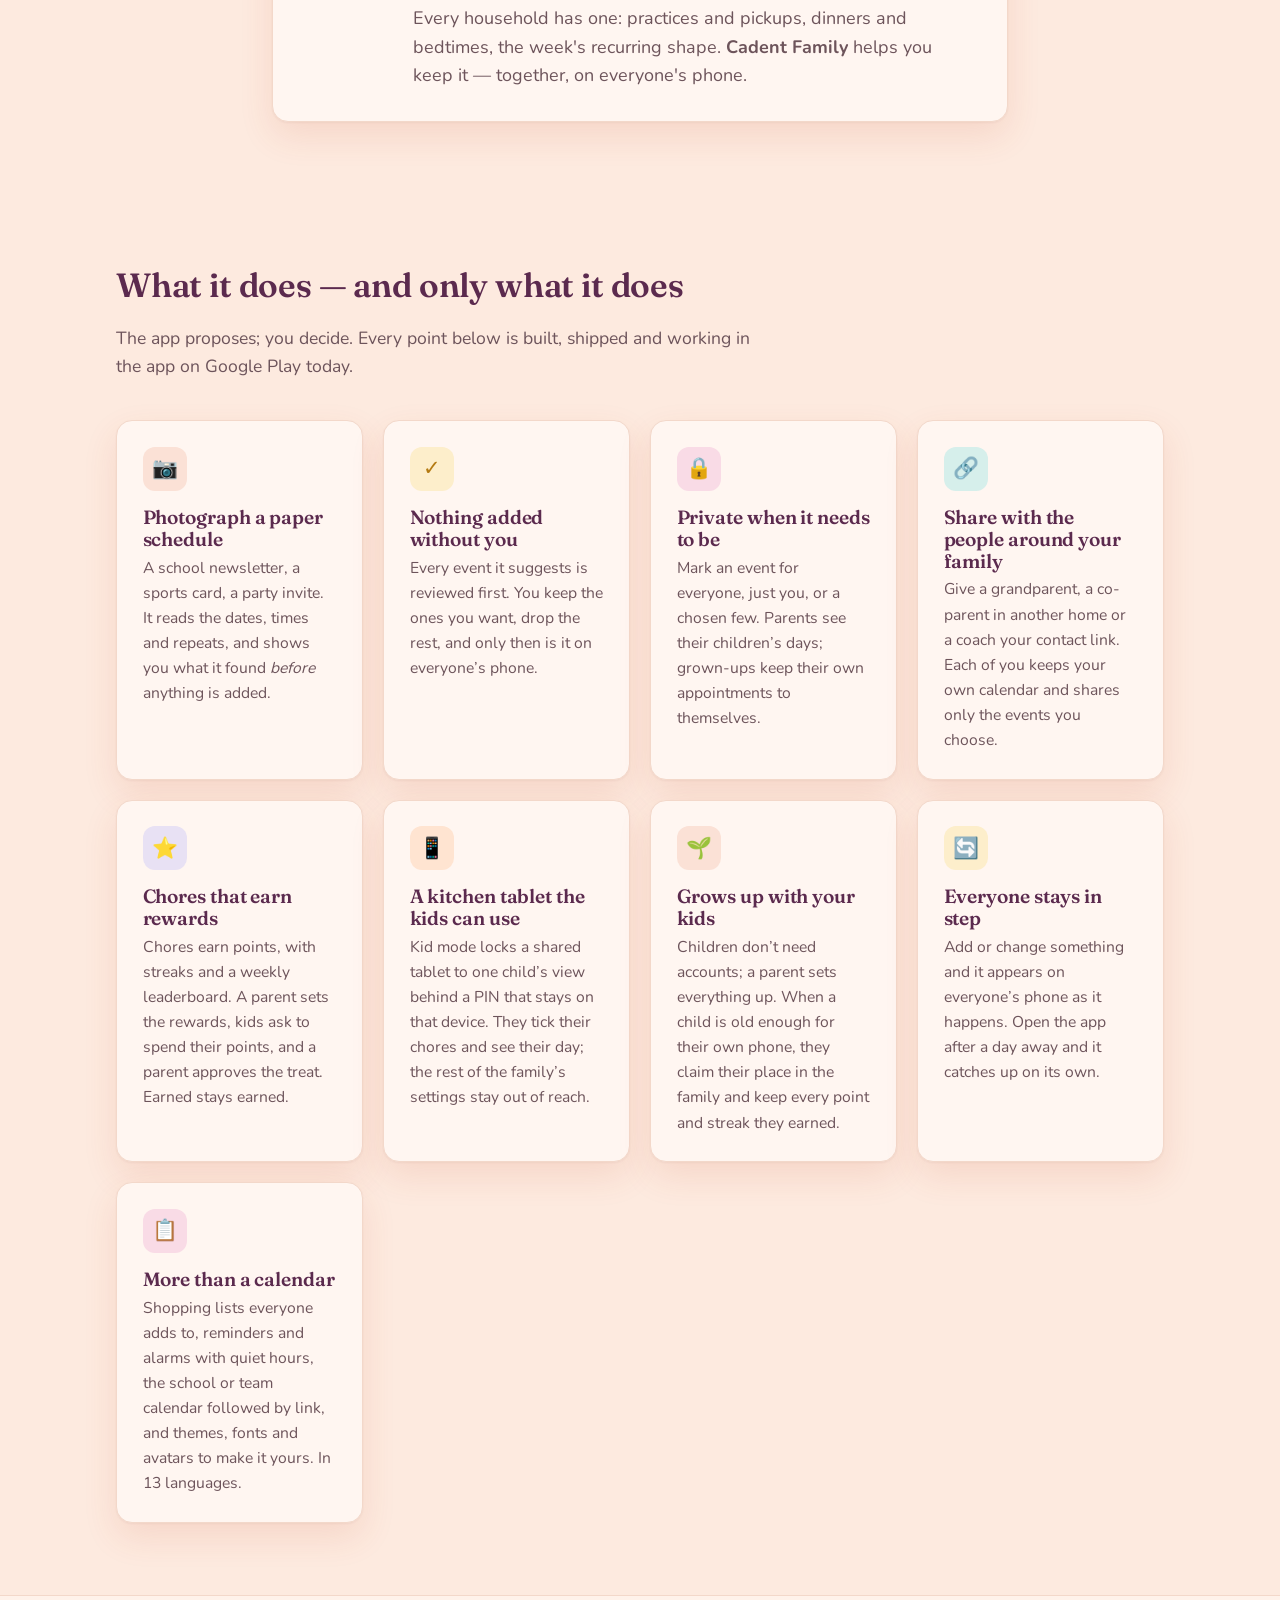
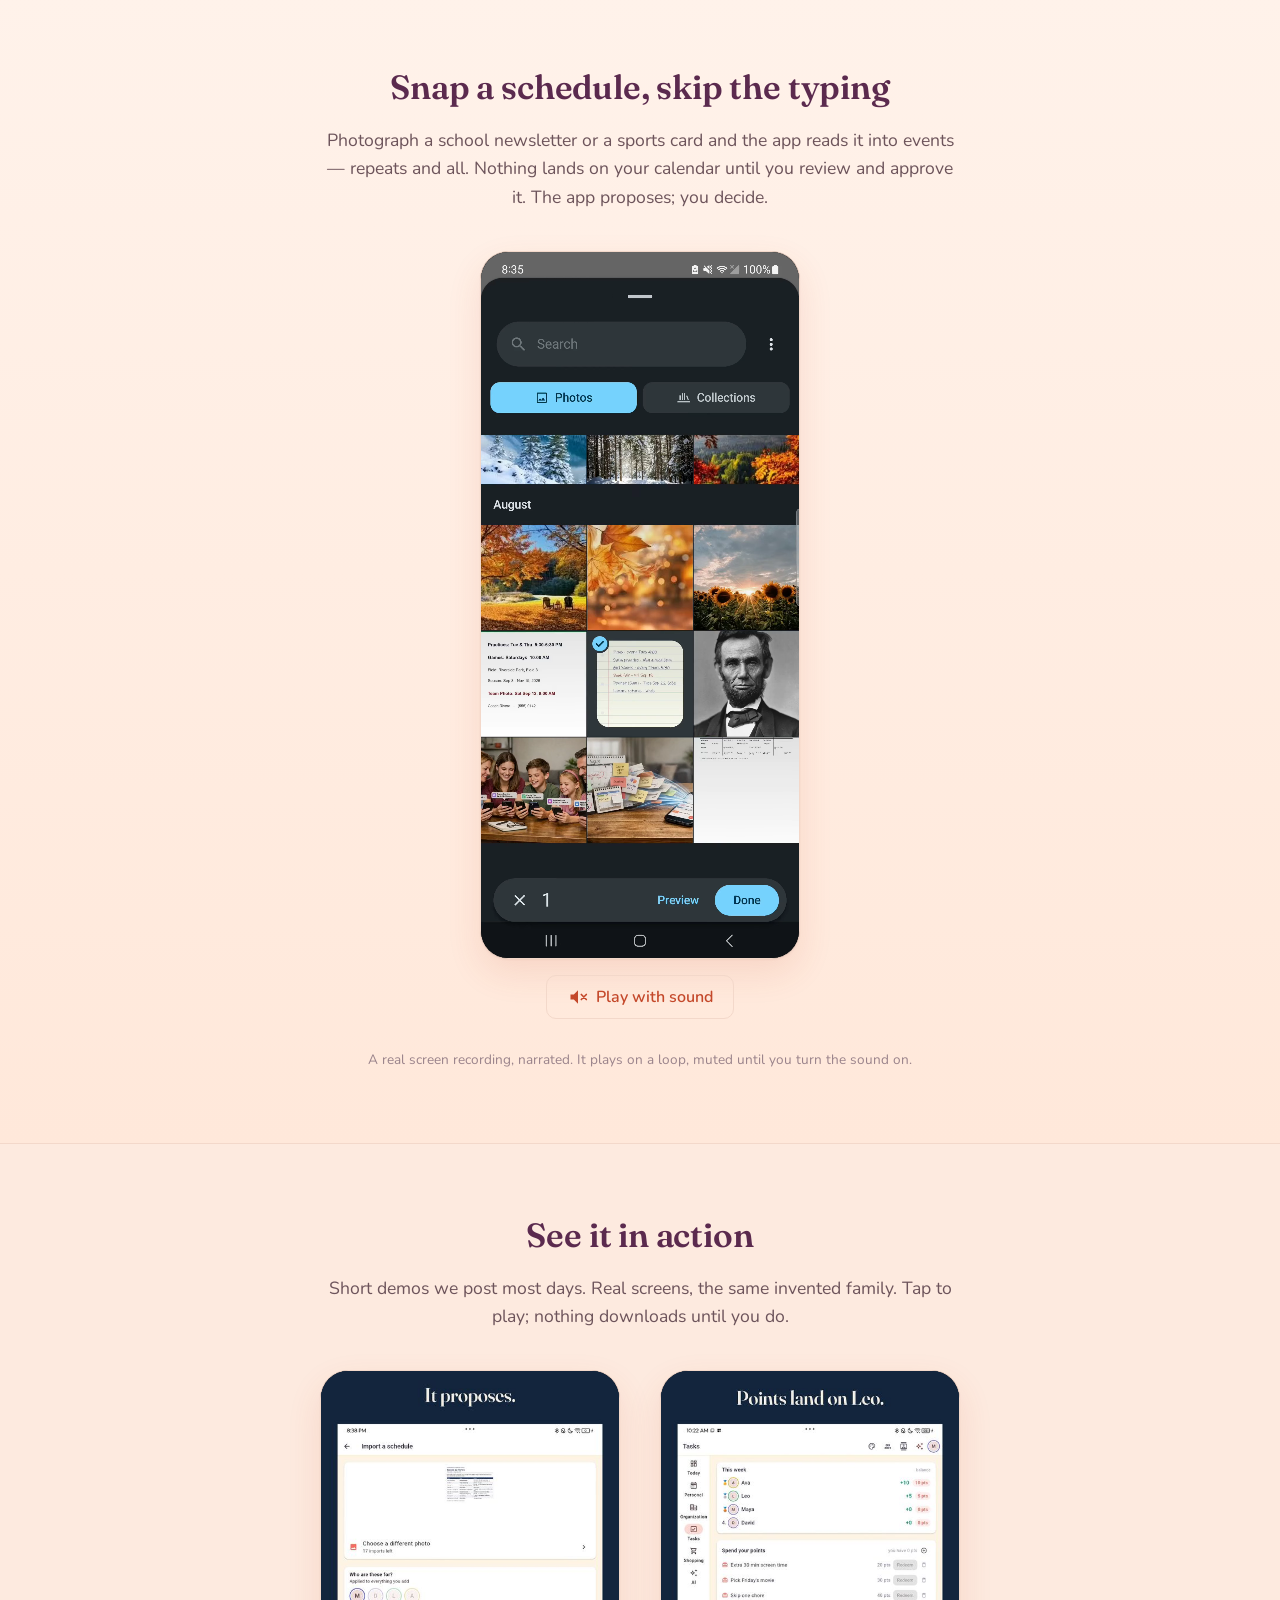
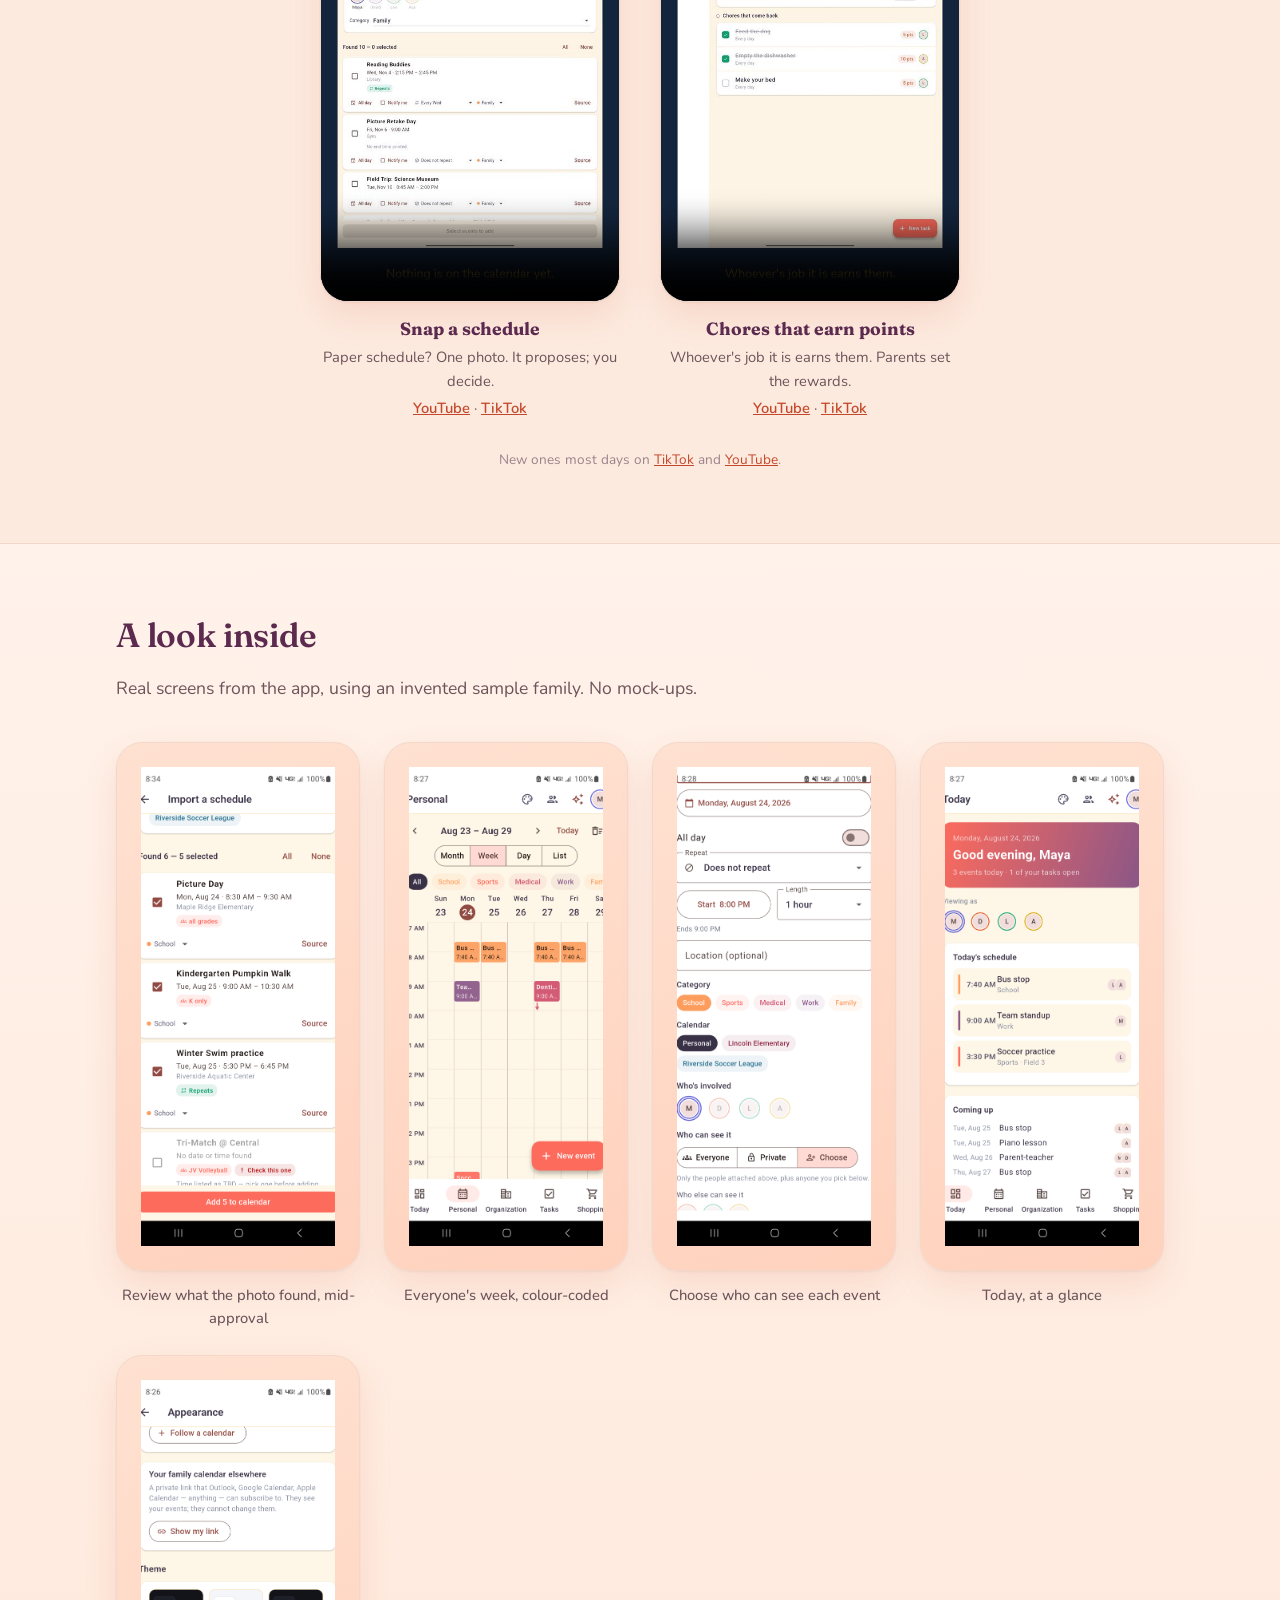
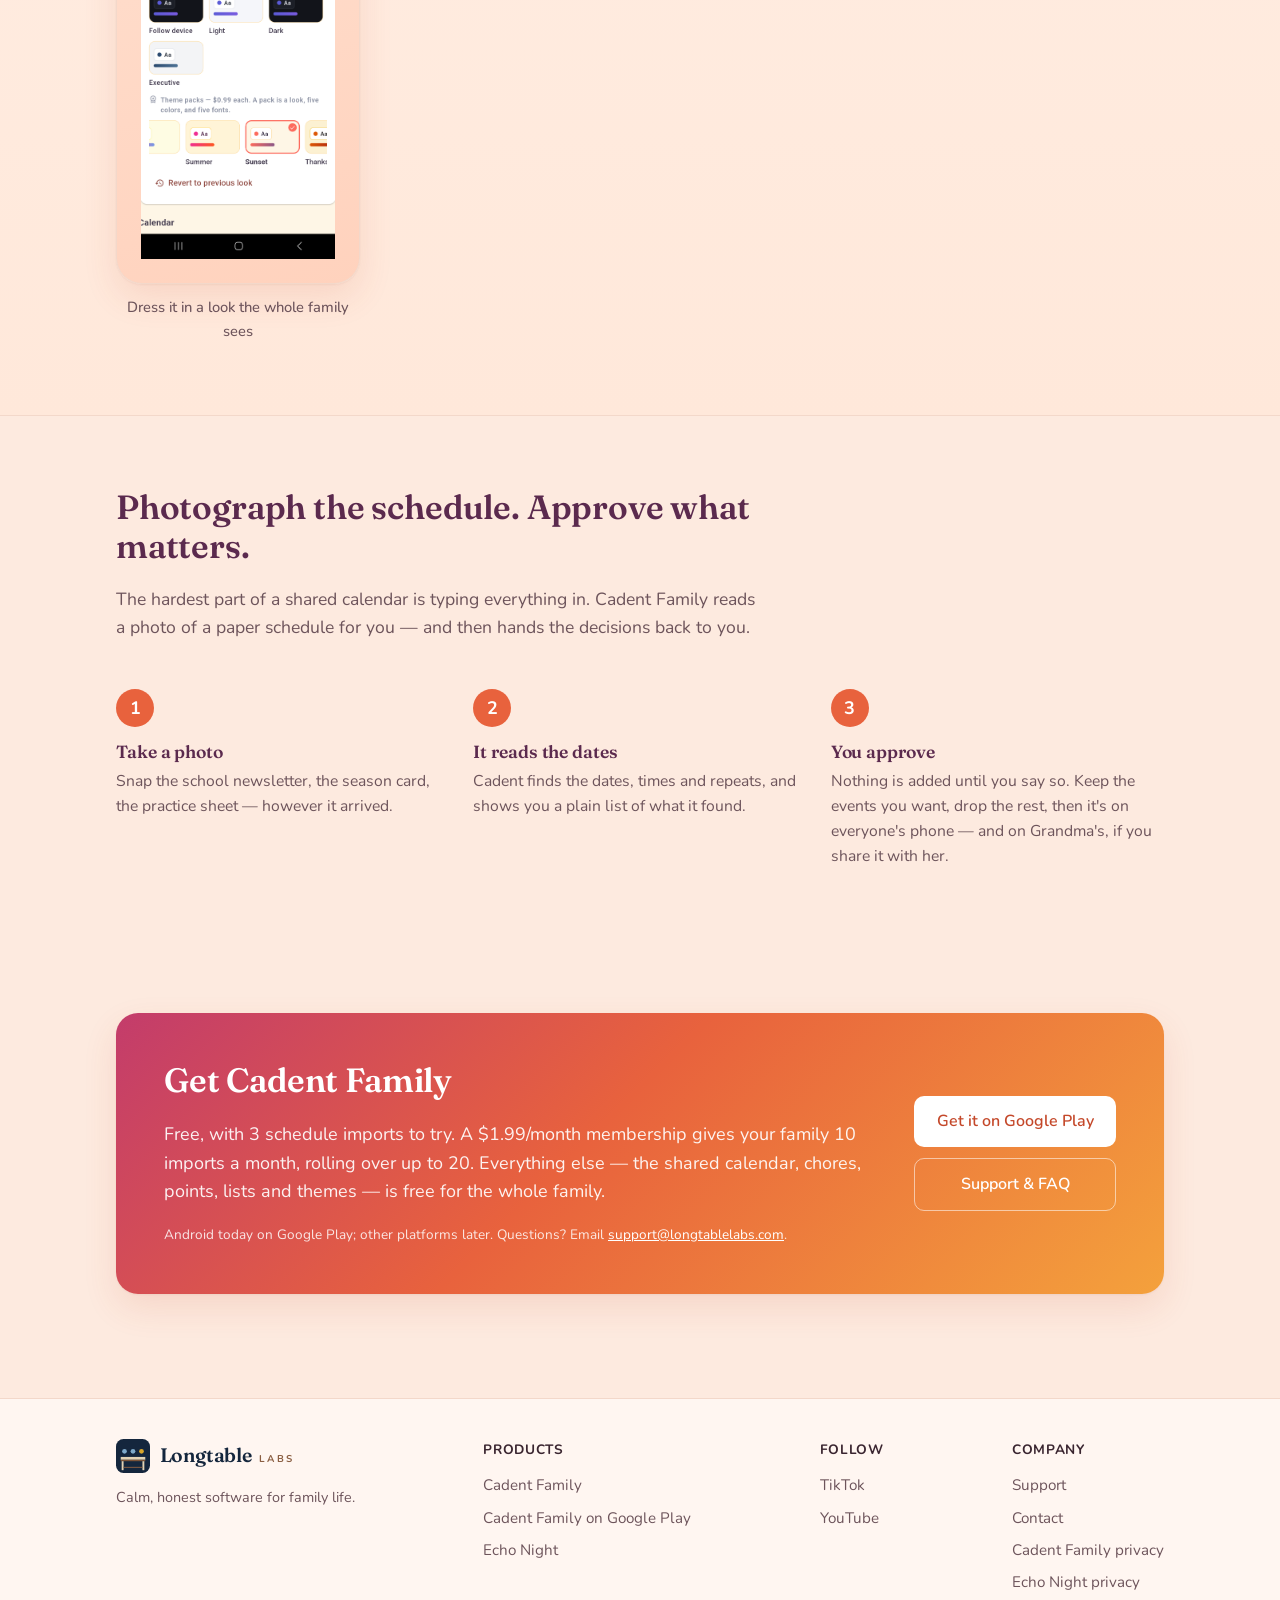
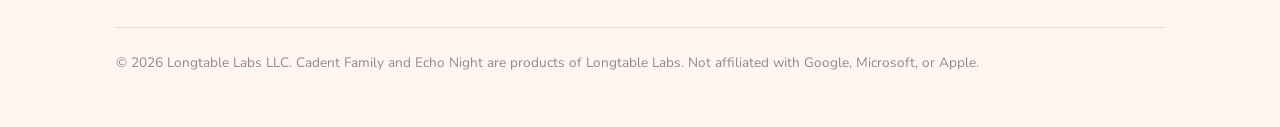
==== commit 08028bef: "Social and sharing: demo clips, follow links, Open Graph, sitemap Self-host the two posted demo vide" ====
--- a/index.html
+++ b/index.html
@@ -6,7 +6,24 @@
   <title>Longtable Labs — Cadent Family and Echo Night</title>
   <meta name="description" content="Longtable Labs is a small studio building calm, honest software for family life. Cadent Family, a shared family organiser, is on Google Play now; Echo Night, a bat game, is on its way.">
   <link rel="stylesheet" href="styles.css">
-  <link rel="icon" href="assets/longtable-icon.svg">
+  <link rel="canonical" href="https://longtablelabs.com/">
+  <meta property="og:type" content="website">
+  <meta property="og:site_name" content="Longtable Labs">
+  <meta property="og:title" content="Longtable Labs — Cadent Family and Echo Night">
+  <meta property="og:description" content="Longtable Labs is a small studio building calm, honest software for family life. Cadent Family, a shared family organiser, is on Google Play now; Echo Night, a bat game, is on its way.">
+  <meta property="og:url" content="https://longtablelabs.com/">
+  <meta property="og:image" content="https://longtablelabs.com/assets/og-longtable.png">
+  <meta property="og:image:width" content="1200">
+  <meta property="og:image:height" content="630">
+  <meta property="og:image:alt" content="Longtable Labs: a long table with five seats, and the words Calm, honest software for family life.">
+  <meta name="twitter:card" content="summary_large_image">
+  <meta name="twitter:title" content="Longtable Labs — Cadent Family and Echo Night">
+  <meta name="twitter:description" content="Longtable Labs is a small studio building calm, honest software for family life. Cadent Family, a shared family organiser, is on Google Play now; Echo Night, a bat game, is on its way.">
+  <meta name="twitter:image" content="https://longtablelabs.com/assets/og-longtable.png">
+  <link rel="icon" href="assets/longtable-icon.svg" type="image/svg+xml">
+  <link rel="icon" href="assets/icon-192.png" type="image/png" sizes="192x192">
+  <link rel="apple-touch-icon" href="assets/apple-touch-icon.png">
+  <meta name="theme-color" content="#14263d">
 </head>
 <body>
   <a class="skip" href="#main">Skip to content</a>
@@ -122,7 +139,7 @@
         <div class="shot" aria-hidden="false">
           <figure>
             <div class="frame">
-              <img src="assets/screenshots/month-view.png" alt="Cadent Family month calendar on a phone, showing colour-coded events for a sample family across the weeks of a month" onerror="this.style.display='none';this.nextElementSibling.style.display='block'">
+              <img loading="lazy" width="1080" height="2400" src="assets/screenshots/month-view.png" alt="Cadent Family month calendar on a phone, showing colour-coded events for a sample family across the weeks of a month" onerror="this.style.display='none';this.nextElementSibling.style.display='block'">
               <div class="placeholder" style="display:none">Month view
                 <span>real app screenshot — added before launch</span>
               </div>
@@ -240,6 +257,47 @@
       </div>
     </section>
 
+    <!-- SEE IT IN ACTION: short demo videos -->
+    <section id="videos">
+      <div class="wrap">
+        <div class="section-head centered">
+          <h2>See it in action</h2>
+          <p>Short demos we post most days. Real screens, the same invented family. Tap to play; nothing downloads until you do.</p>
+        </div>
+        <div class="clips">
+          <figure class="clip">
+            <div class="demo-phone">
+              <video controls preload="none" playsinline width="540" height="960"
+                     poster="assets/demo/01-snap-a-schedule-poster.jpg"
+                     aria-label="Snap a schedule: a photographed school newsletter is read into a list of proposed events, none selected yet, then the chosen ones are approved onto the family calendar.">
+                <source src="assets/demo/01-snap-a-schedule.mp4" type="video/mp4">
+              </video>
+            </div>
+            <figcaption>
+              <strong>Snap a schedule</strong>
+              <span>Paper schedule? One photo. It proposes; you decide.</span>
+              <span class="clip-links"><a href="https://www.youtube.com/shorts/2mER0dQhXKQ" rel="noopener">YouTube</a> · <a href="https://www.tiktok.com/@longtable.labs.llc" rel="noopener">TikTok</a></span>
+            </figcaption>
+          </figure>
+          <figure class="clip">
+            <div class="demo-phone">
+              <video controls preload="none" playsinline width="540" height="960"
+                     poster="assets/demo/02-chores-earn-points-poster.jpg"
+                     aria-label="Chores that earn points: a chore is ticked off, the points land on Leo, and the rewards list a parent set up appears.">
+                <source src="assets/demo/02-chores-earn-points.mp4" type="video/mp4">
+              </video>
+            </div>
+            <figcaption>
+              <strong>Chores that earn points</strong>
+              <span>Whoever's job it is earns them. Parents set the rewards.</span>
+              <span class="clip-links"><a href="https://www.youtube.com/shorts/QlQjqEGiuoU" rel="noopener">YouTube</a> · <a href="https://www.tiktok.com/@longtable.labs.llc" rel="noopener">TikTok</a></span>
+            </figcaption>
+          </figure>
+        </div>
+        <p class="cta-note centered-note">New ones most days on <a href="https://www.tiktok.com/@longtable.labs.llc" rel="noopener">TikTok</a> and <a href="https://www.youtube.com/@longtablelabs" rel="noopener">YouTube</a>.</p>
+      </div>
+    </section>
+
     <!-- SCREENSHOTS -->
     <section class="section-tint">
       <div class="wrap">
@@ -251,7 +309,7 @@
           <div class="shot">
             <figure>
               <div class="frame">
-                <img src="assets/screenshots/import-review.png" alt="The schedule-import review list: events read from a photographed sports card, each with a checkbox to approve before it is added to the calendar" onerror="this.style.display='none';this.nextElementSibling.style.display='flex'">
+                <img loading="lazy" width="1080" height="2400" src="assets/screenshots/import-review.png" alt="The schedule-import review list: events read from a photographed sports card, each with a checkbox to approve before it is added to the calendar" onerror="this.style.display='none';this.nextElementSibling.style.display='flex'">
                 <div class="placeholder" style="display:none;flex-direction:column">Import review<span>added before launch</span></div>
               </div>
               <figcaption>Review what the photo found, mid-approval</figcaption>
@@ -260,7 +318,7 @@
           <div class="shot">
             <figure>
               <div class="frame">
-                <img src="assets/screenshots/week-view.png" alt="Week view of the calendar with several family members' events colour-coded across the days" onerror="this.style.display='none';this.nextElementSibling.style.display='flex'">
+                <img loading="lazy" width="1080" height="2400" src="assets/screenshots/week-view.png" alt="Week view of the calendar with several family members' events colour-coded across the days" onerror="this.style.display='none';this.nextElementSibling.style.display='flex'">
                 <div class="placeholder" style="display:none;flex-direction:column">Week view<span>added before launch</span></div>
               </div>
               <figcaption>Everyone's week, colour-coded</figcaption>
@@ -269,7 +327,7 @@
           <div class="shot">
             <figure>
               <div class="frame">
-                <img src="assets/screenshots/privacy-picker.png" alt="The who-can-see-this picker on an event, letting you choose everyone, just yourself, or a chosen list of family members" onerror="this.style.display='none';this.nextElementSibling.style.display='flex'">
+                <img loading="lazy" width="1080" height="2400" src="assets/screenshots/privacy-picker.png" alt="The who-can-see-this picker on an event, letting you choose everyone, just yourself, or a chosen list of family members" onerror="this.style.display='none';this.nextElementSibling.style.display='flex'">
                 <div class="placeholder" style="display:none;flex-direction:column">Privacy picker<span>added before launch</span></div>
               </div>
               <figcaption>Choose who can see each event</figcaption>
@@ -278,7 +336,7 @@
           <div class="shot">
             <figure>
               <div class="frame">
-                <img src="assets/screenshots/today-view.png" alt="The Today screen with a friendly greeting and the sample family's upcoming events for the day" onerror="this.style.display='none';this.nextElementSibling.style.display='flex'">
+                <img loading="lazy" width="1080" height="2400" src="assets/screenshots/today-view.png" alt="The Today screen with a friendly greeting and the sample family's upcoming events for the day" onerror="this.style.display='none';this.nextElementSibling.style.display='flex'">
                 <div class="placeholder" style="display:none;flex-direction:column">Today<span>added before launch</span></div>
               </div>
               <figcaption>Today, at a glance</figcaption>
@@ -287,7 +345,7 @@
           <div class="shot">
             <figure>
               <div class="frame">
-                <img src="assets/screenshots/theme-packs.png" alt="The theme gallery: light and dark looks above a shelf of theme packs, each card previewing the colours of that pack" onerror="this.style.display='none';this.nextElementSibling.style.display='flex'">
+                <img loading="lazy" width="1080" height="2400" src="assets/screenshots/theme-packs.png" alt="The theme gallery: light and dark looks above a shelf of theme packs, each card previewing the colours of that pack" onerror="this.style.display='none';this.nextElementSibling.style.display='flex'">
                 <div class="placeholder" style="display:none;flex-direction:column">Themes<span>added before launch</span></div>
               </div>
               <figcaption>Dress it in a look the whole family sees</figcaption>
@@ -362,6 +420,11 @@
         <a href="index.html#cadent">Cadent Family</a>
         <a href="https://play.google.com/store/apps/details?id=com.longtablelabs.cadent" rel="noopener">Cadent Family on Google Play</a>
         <a href="index.html#echo-night">Echo Night</a>
+      </nav>
+      <nav aria-label="Follow">
+        <span class="fh">Follow</span>
+        <a href="https://www.tiktok.com/@longtable.labs.llc" rel="noopener">TikTok</a>
+        <a href="https://www.youtube.com/@longtablelabs" rel="noopener">YouTube</a>
       </nav>
       <nav aria-label="Company">
         <span class="fh">Company</span>
--- a/styles.css
+++ b/styles.css
@@ -207,6 +207,17 @@
 .get-card .btn.ghost { background: transparent; color: #fff; border-color: rgba(255,255,255,.55); }
 .get-card .btn.ghost:hover { background: rgba(255,255,255,.14); border-color: #fff; }
 @media (max-width: 560px) { .get-actions { width: 100%; } }
+
+/* Short clips */
+.clips { display: flex; flex-wrap: wrap; justify-content: center; gap: 2rem 2.5rem; }
+.clip { margin: 0; width: 100%; max-width: 300px; }
+.clip .demo-phone { max-width: 300px; }
+.clip video { width: 100%; height: auto; display: block; aspect-ratio: 9 / 16; background: #14263d; }
+.clip figcaption { text-align: center; margin-top: .8rem; font-size: .92rem; color: var(--ink-soft); }
+.clip figcaption strong { display: block; color: var(--plum); font-family: var(--display); font-size: 1.1rem; }
+.clip figcaption span { display: block; margin-top: .2rem; }
+.clip-links a { font-weight: 600; }
+.centered-note { text-align: center; margin-top: 1.8rem; }
 
 /* Live demo video */
 .demo-showcase { display: flex; flex-direction: column; align-items: center; gap: 1rem; }
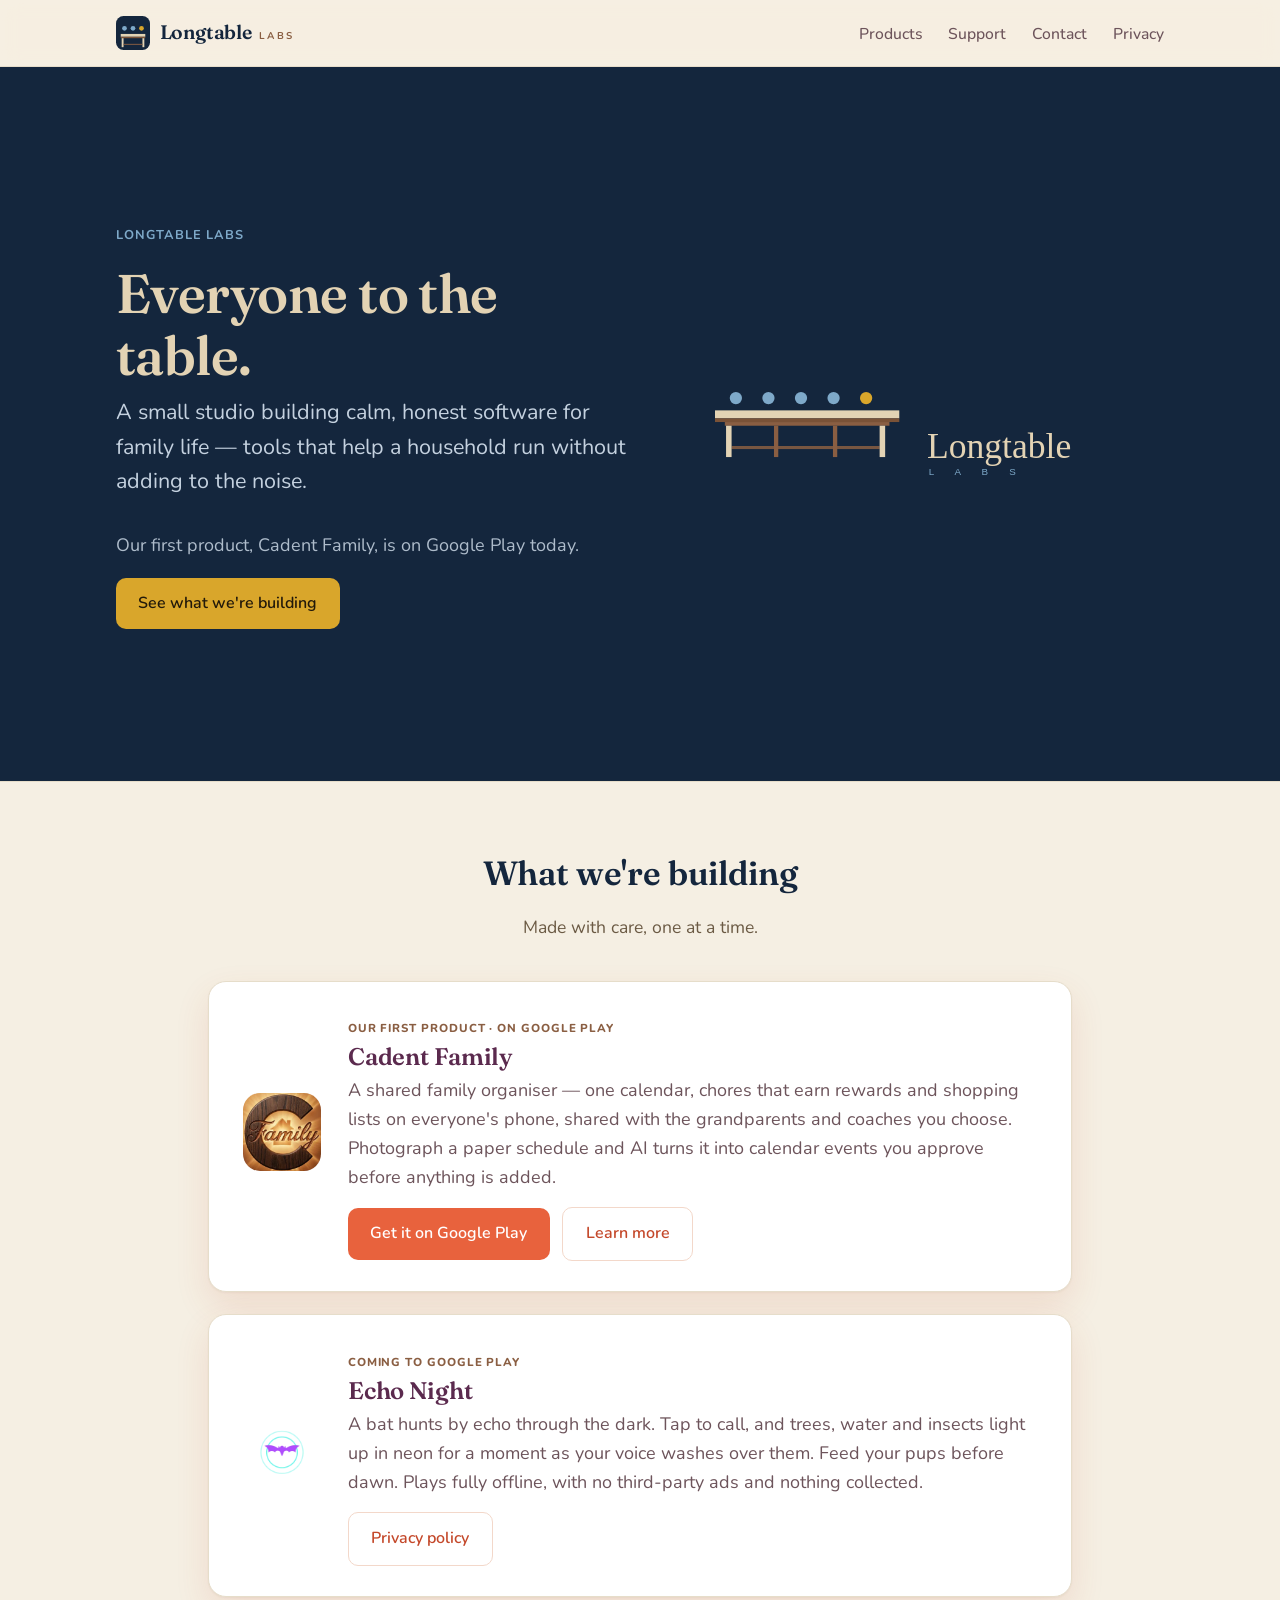
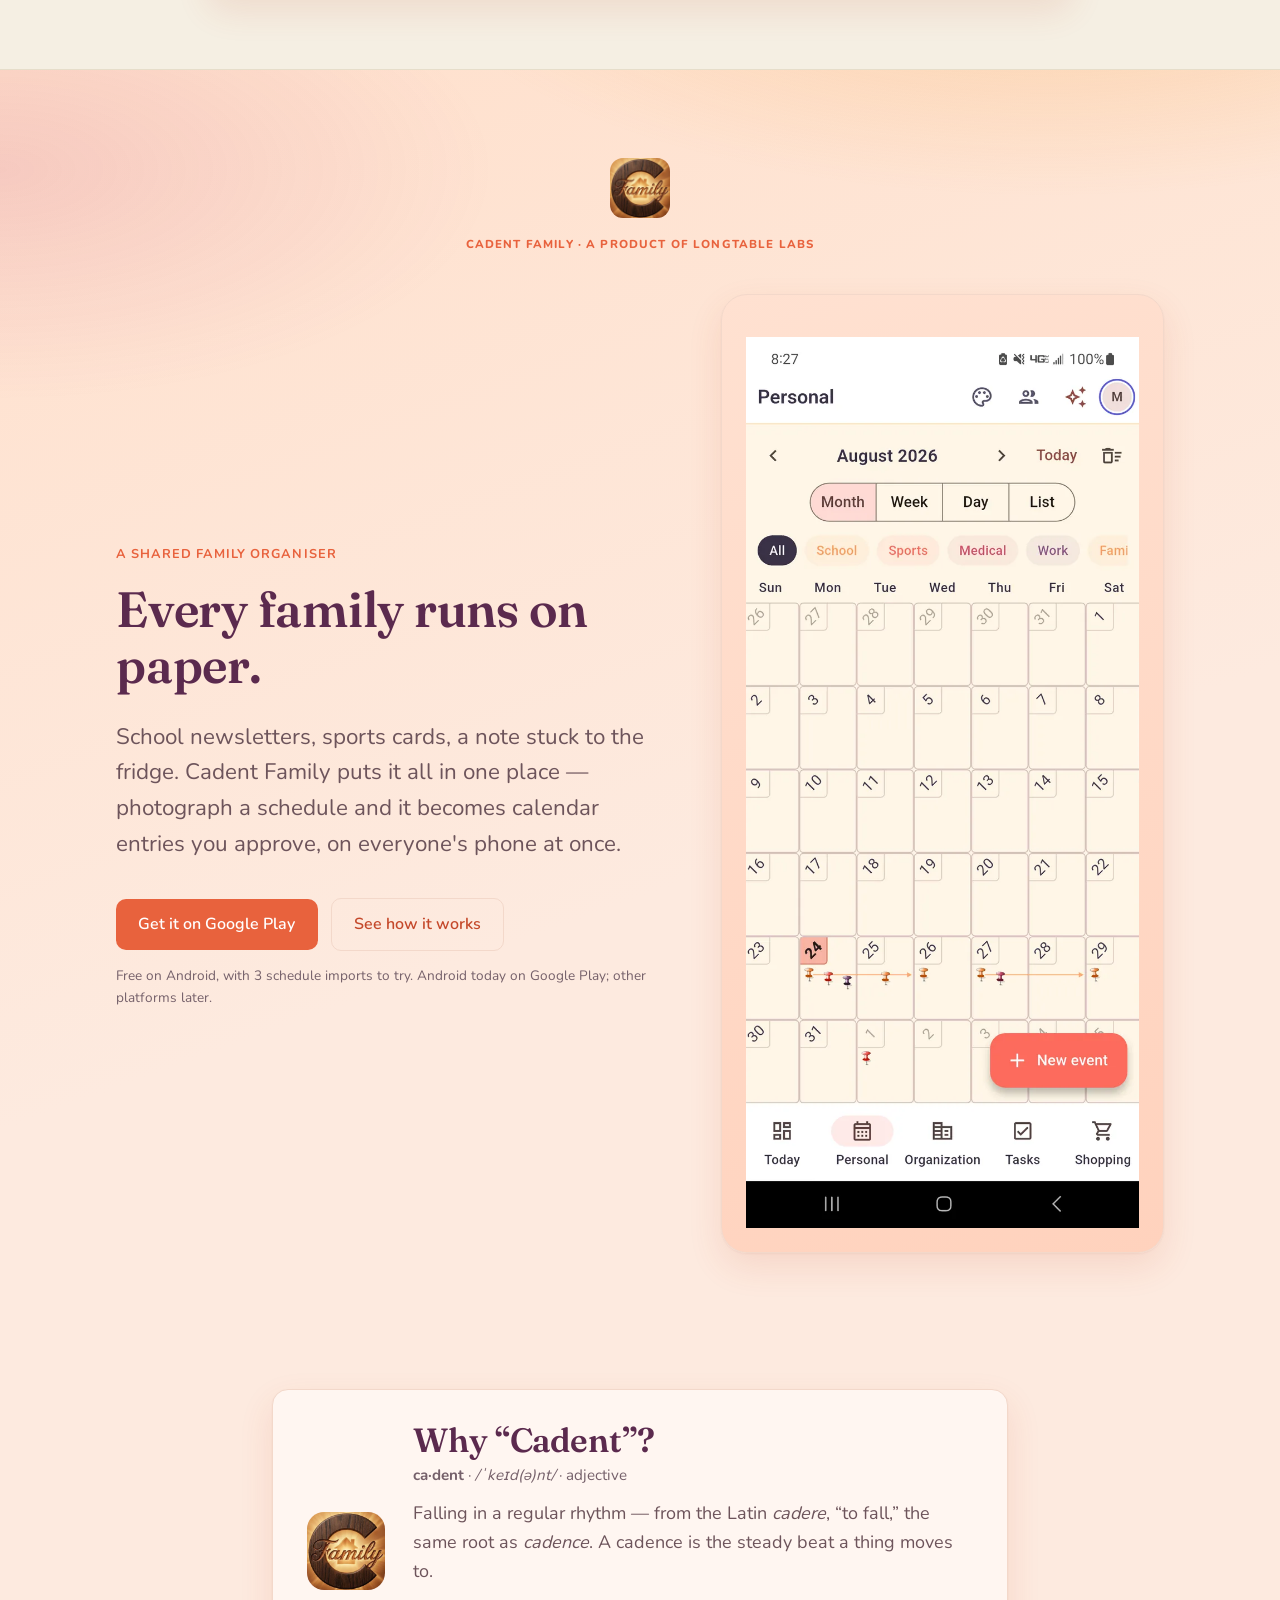
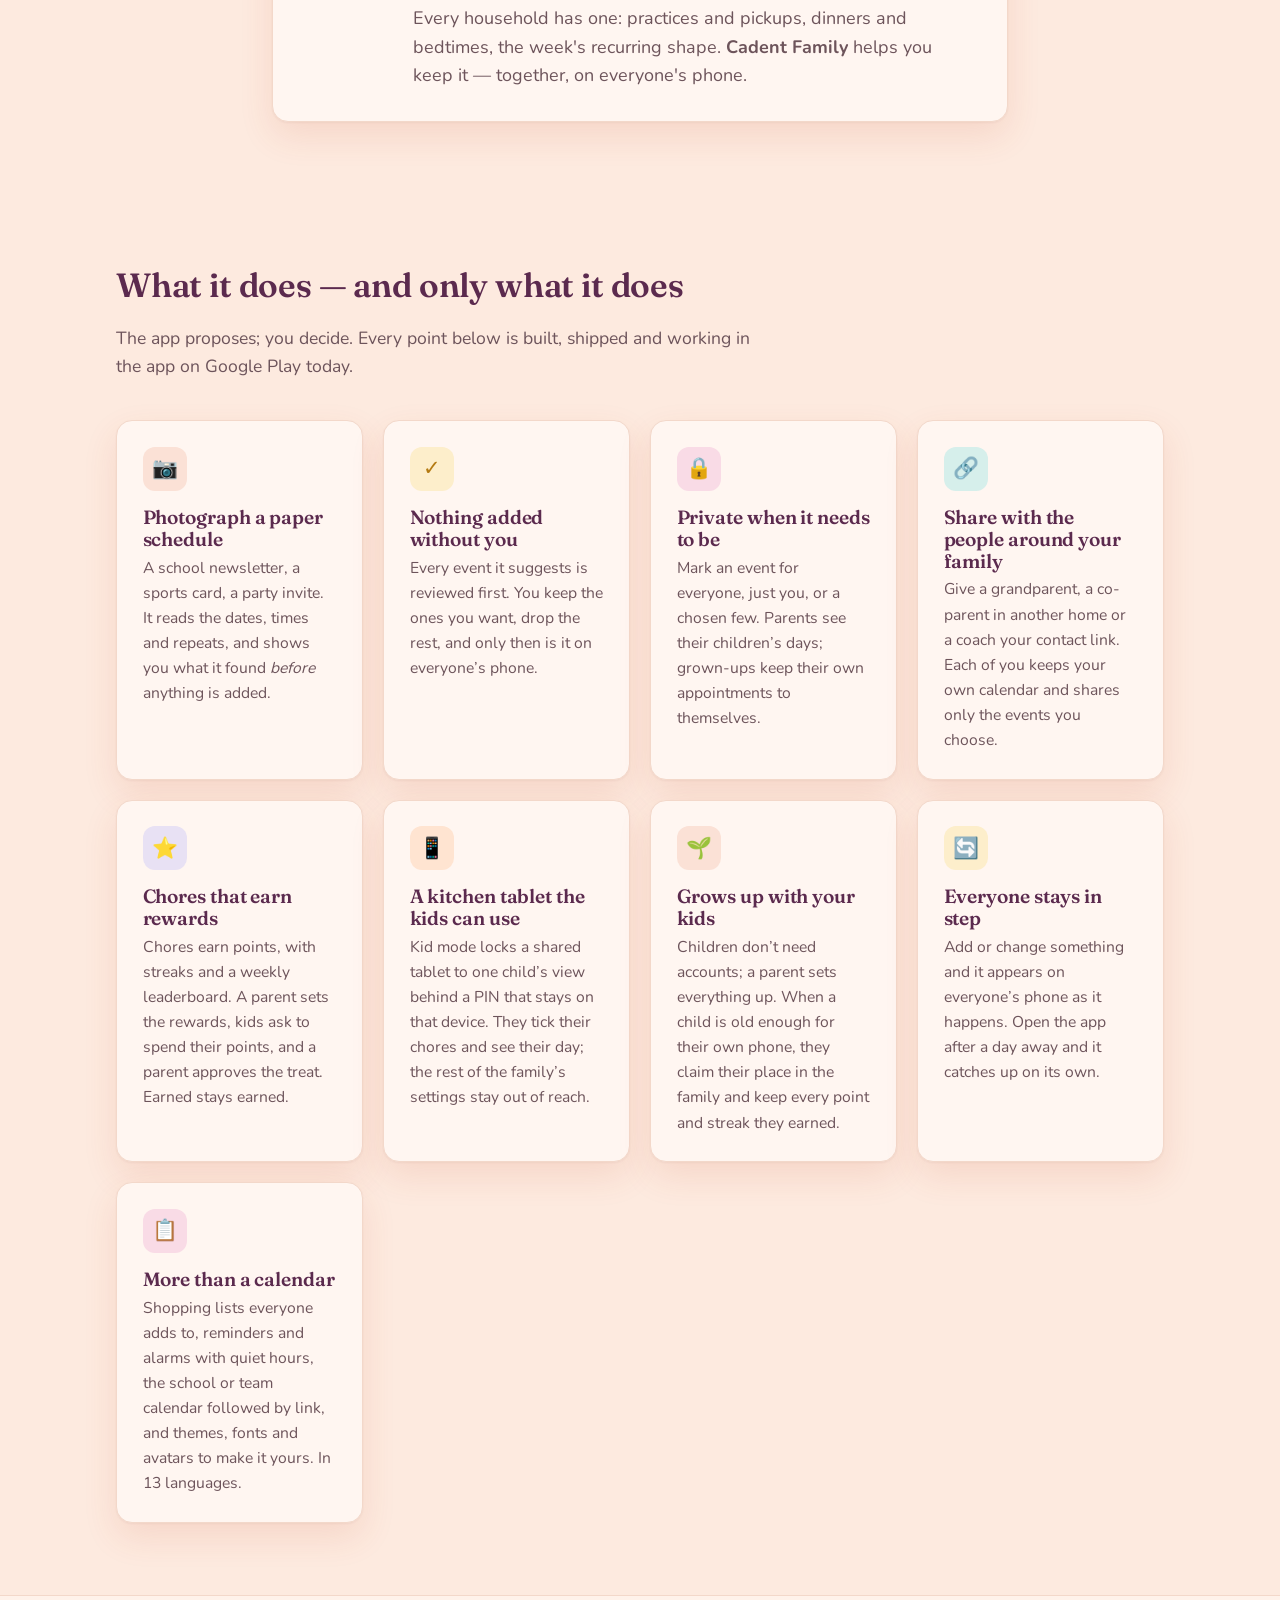
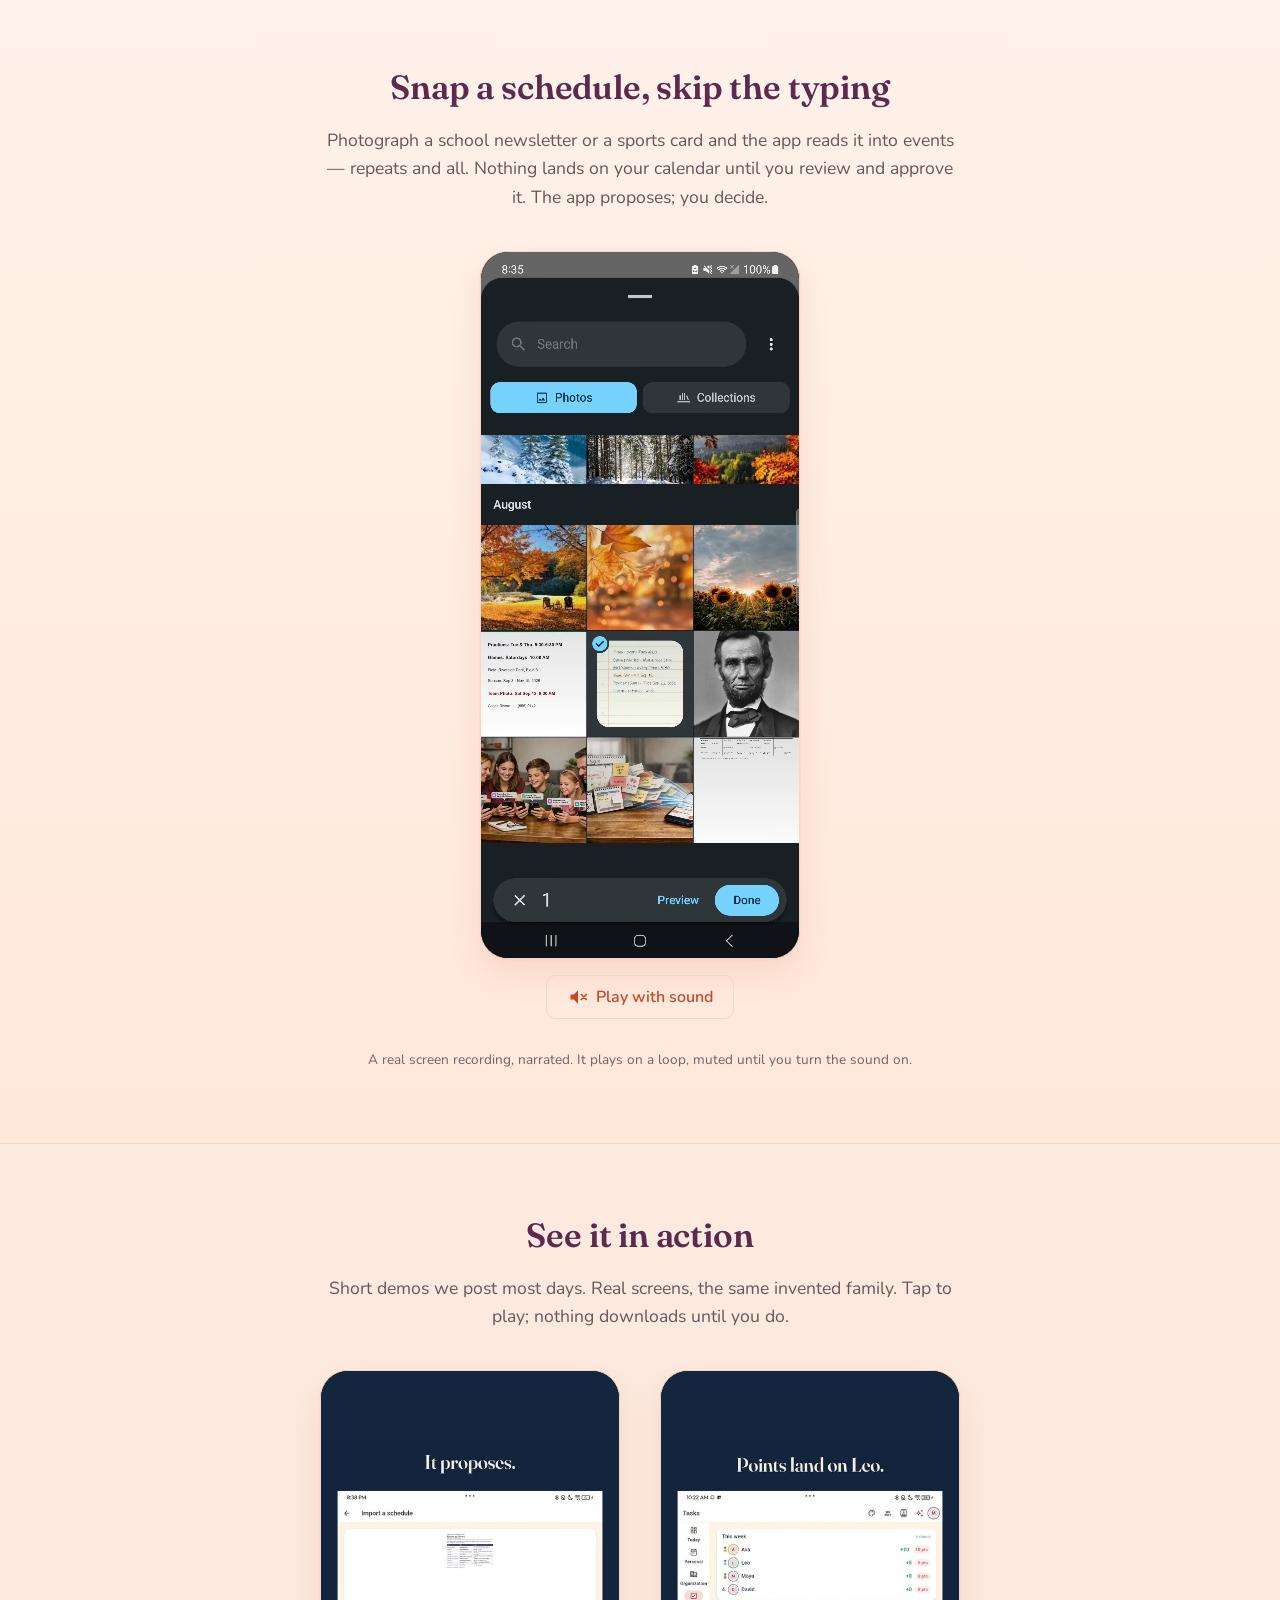
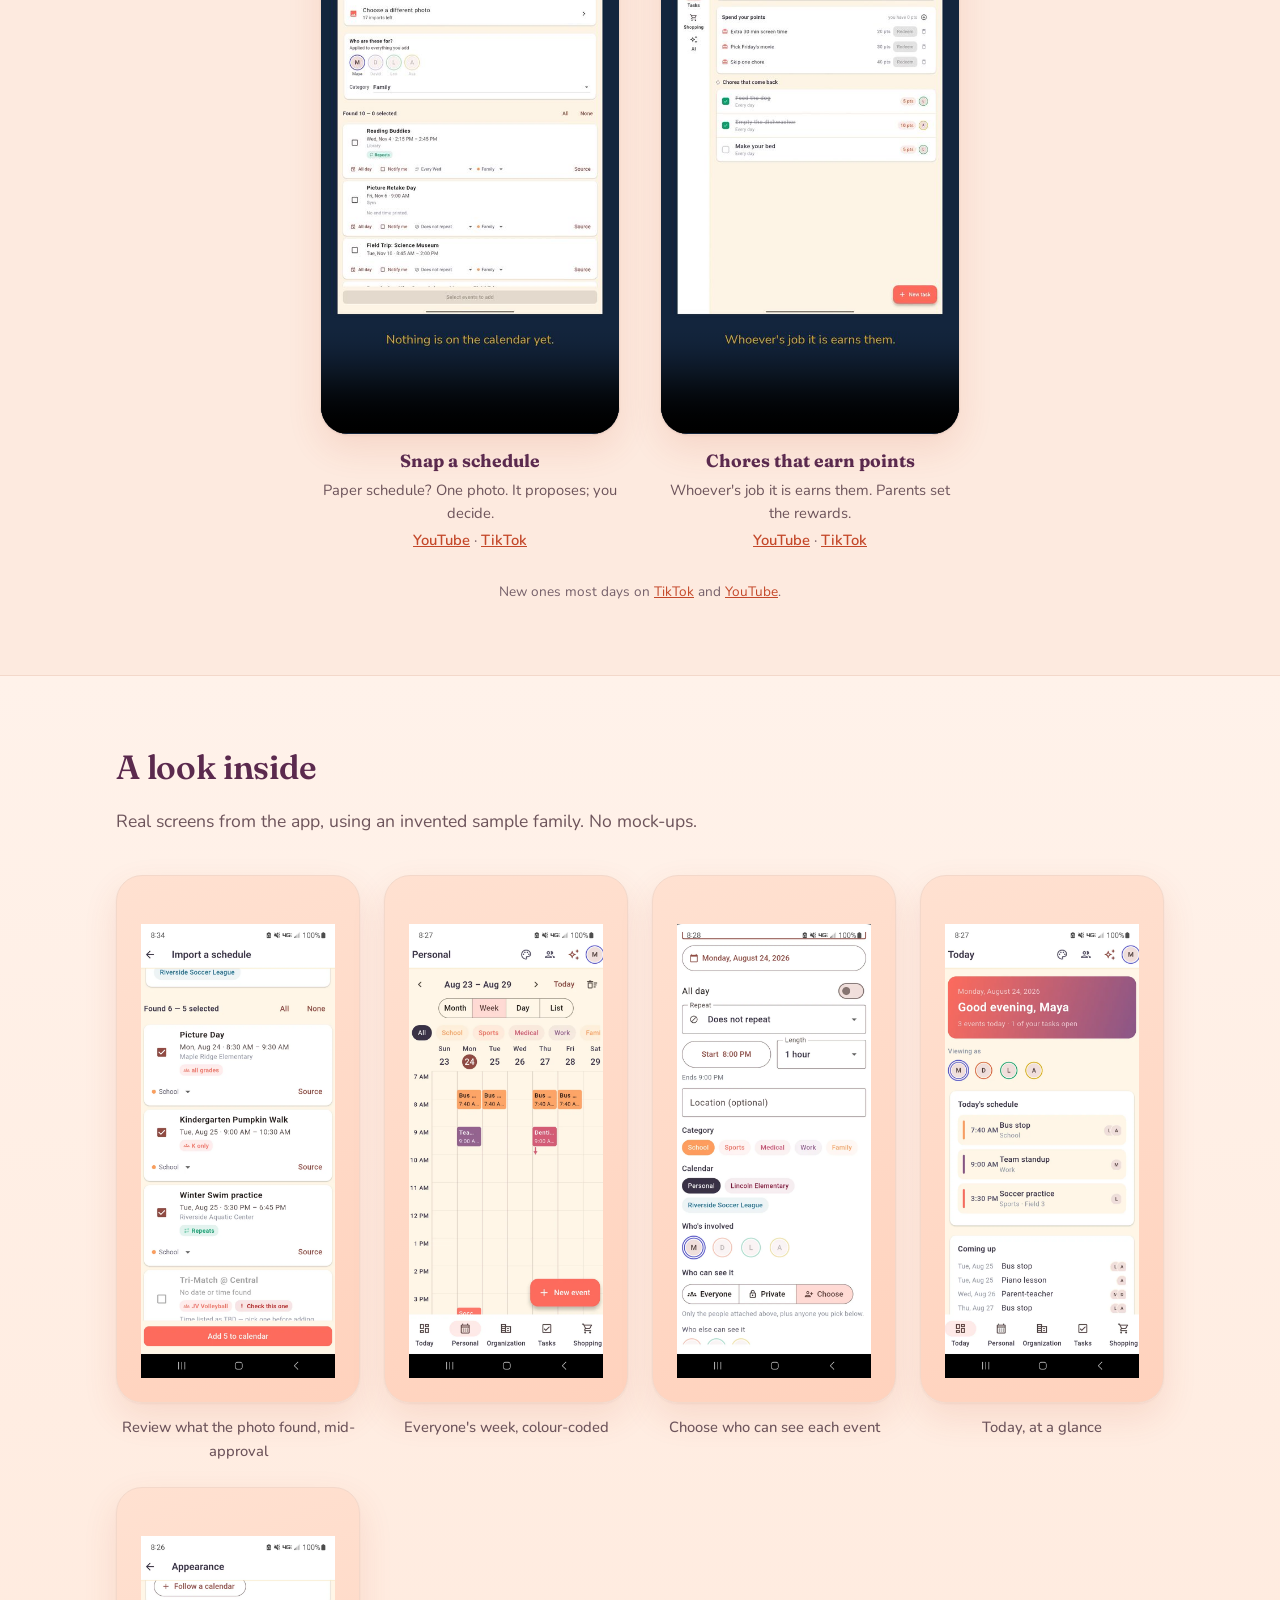
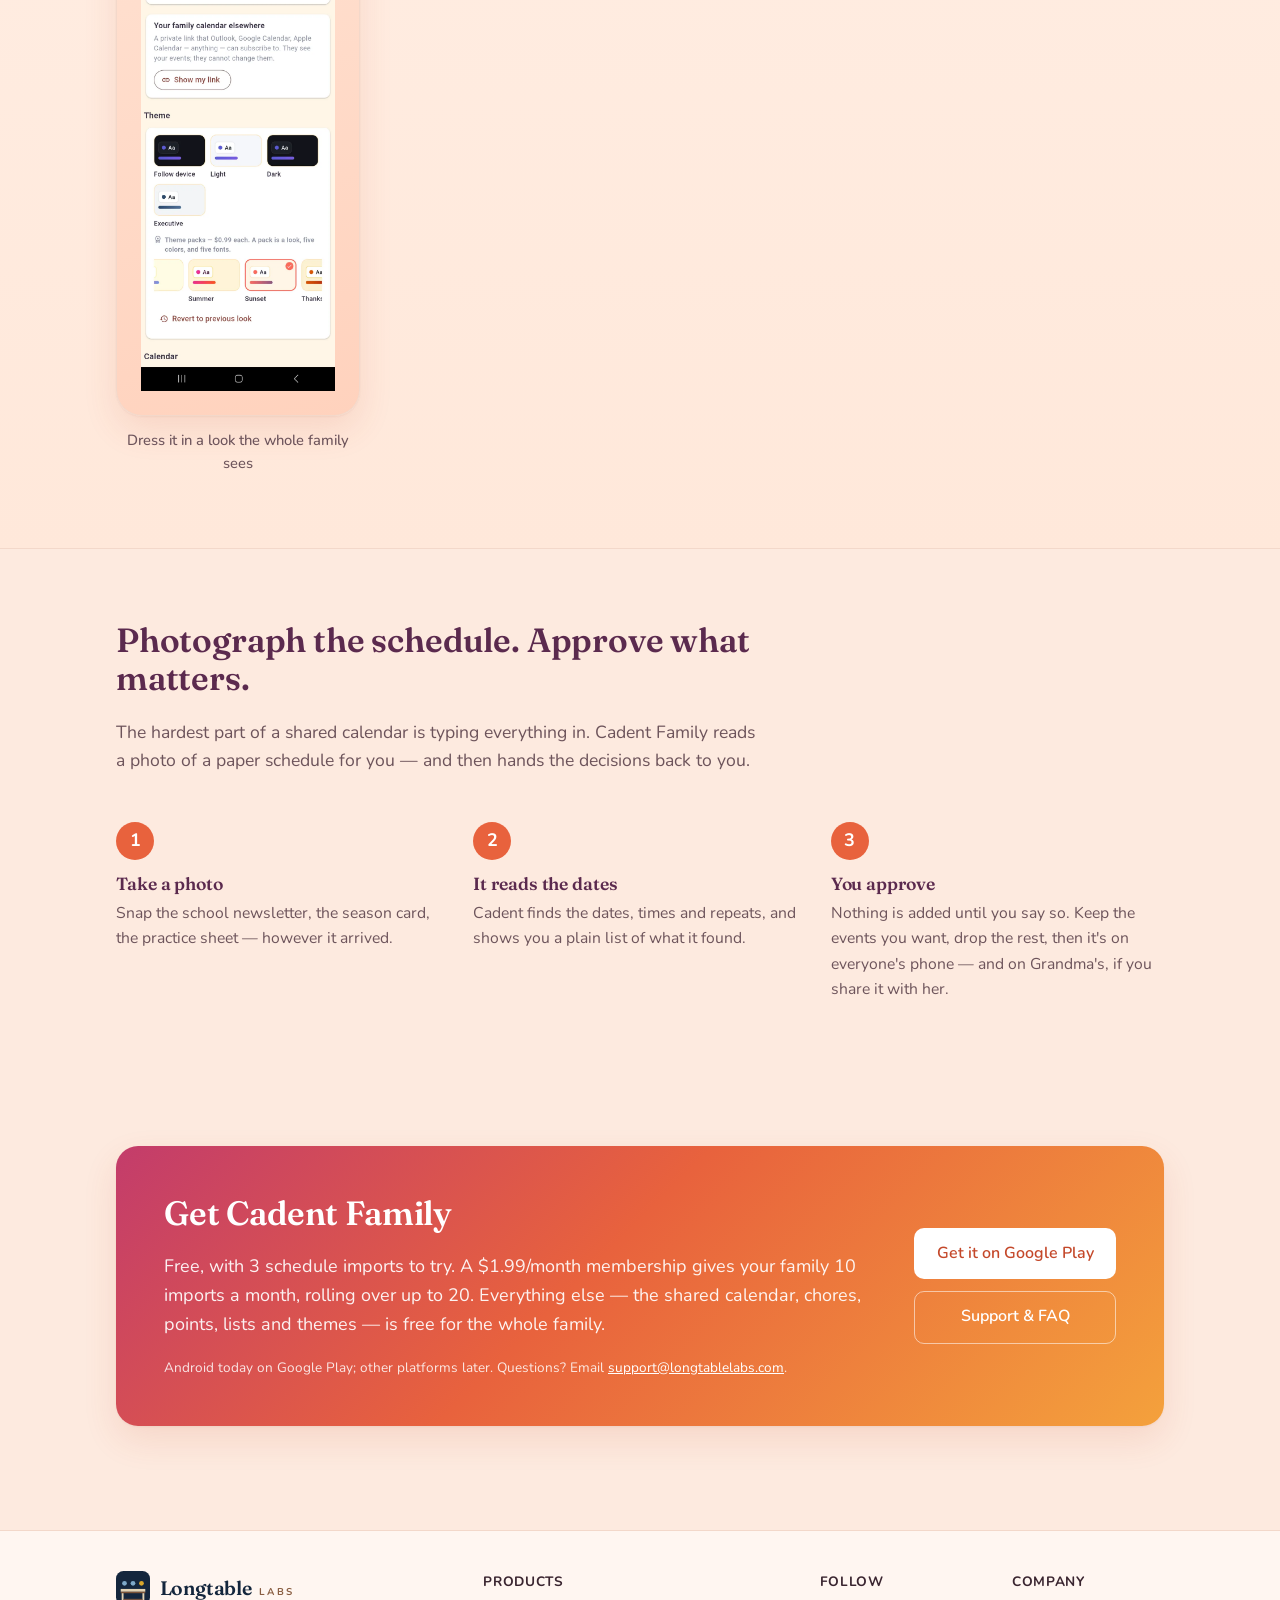
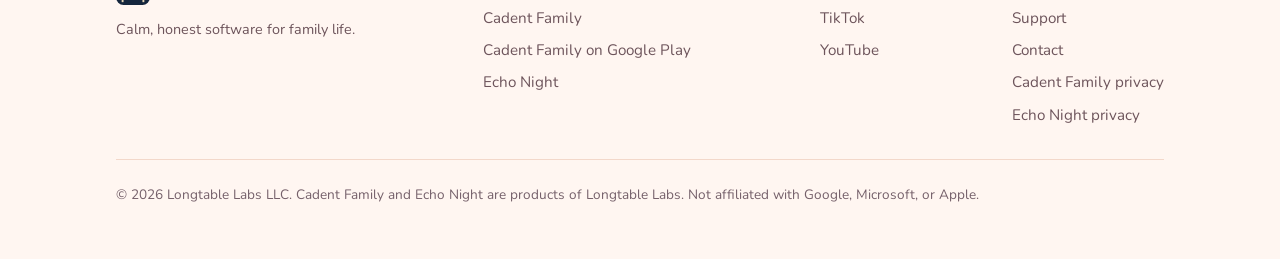
==== commit 55305fe1: "Polish: contrast, headings, WebP screenshots, lazy demo Darken the faint ink to 4.9:1 on the paper; " ====
--- a/index.html
+++ b/index.html
@@ -5,6 +5,8 @@
   <meta name="viewport" content="width=device-width, initial-scale=1">
   <title>Longtable Labs — Cadent Family and Echo Night</title>
   <meta name="description" content="Longtable Labs is a small studio building calm, honest software for family life. Cadent Family, a shared family organiser, is on Google Play now; Echo Night, a bat game, is on its way.">
+  <link rel="preload" href="assets/fonts/fraunces-latin.woff2" as="font" type="font/woff2" crossorigin>
+  <link rel="preload" href="assets/fonts/nunito-latin.woff2" as="font" type="font/woff2" crossorigin>
   <link rel="stylesheet" href="styles.css">
   <link rel="canonical" href="https://longtablelabs.com/">
   <meta property="og:type" content="website">
@@ -79,7 +81,7 @@
         <div class="product-card">
           <picture>
             <source srcset="assets/cadent-mark.webp" type="image/webp">
-            <img class="p-logo" src="assets/cadent-mark.png" alt="Cadent Family logo" aria-hidden="true" width="78" height="78">
+            <img class="p-logo" src="assets/cadent-mark.png" alt="" aria-hidden="true" width="78" height="78">
           </picture>
           <div>
             <span class="tag">Our first product · On Google Play</span>
@@ -95,7 +97,7 @@
           </div>
         </div>
         <div class="product-card" id="echo-night">
-          <img class="p-logo" src="assets/echo-night-mark.png" alt="Echo Night icon" aria-hidden="true" width="78" height="78">
+          <picture><source srcset="assets/echo-night-mark.webp" type="image/webp"><img class="p-logo" src="assets/echo-night-mark.png" alt="" aria-hidden="true" width="78" height="78"></picture>
           <div>
             <span class="tag">Coming to Google Play</span>
             <h3>Echo Night</h3>
@@ -124,7 +126,7 @@
       <div class="wrap hero-grid">
         <div>
           <span class="eyebrow">A shared family organiser</span>
-          <h1>Every family runs on paper.</h1>
+          <h2 class="display">Every family runs on paper.</h2>
           <p class="lead">
             School newsletters, sports cards, a note stuck to the fridge. Cadent Family
             puts it all in one place — photograph a schedule and it becomes calendar
@@ -139,7 +141,7 @@
         <div class="shot" aria-hidden="false">
           <figure>
             <div class="frame">
-              <img loading="lazy" width="1080" height="2400" src="assets/screenshots/month-view.png" alt="Cadent Family month calendar on a phone, showing colour-coded events for a sample family across the weeks of a month" onerror="this.style.display='none';this.nextElementSibling.style.display='block'">
+              <picture><source srcset="assets/screenshots/month-view.webp" type="image/webp"><img width="1080" height="2400" fetchpriority="high" src="assets/screenshots/month-view.png" alt="Cadent Family month calendar on a phone, showing colour-coded events for a sample family across the weeks of a month" onerror="this.parentElement.style.display='none';this.parentElement.nextElementSibling.style.display='block'"></picture>
               <div class="placeholder" style="display:none">Month view
                 <span>real app screenshot — added before launch</span>
               </div>
@@ -238,7 +240,7 @@
         </div>
         <div class="demo-showcase">
           <div class="demo-phone">
-            <video autoplay loop muted playsinline preload="metadata"
+            <video loop muted playsinline preload="none" data-autoplay width="1080" height="2400"
                    poster="assets/demo/ai-import-demo-poster.jpg"
                    aria-label="Screen recording of Cadent Family importing a schedule from a photo: a handwritten activity list and a typed sports card are read into events, repeats detected, one event deselected, then the kept events approved and shown on the month calendar.">
               <source src="assets/demo/ai-import-demo.webm" type="video/webm">
@@ -309,7 +311,7 @@
           <div class="shot">
             <figure>
               <div class="frame">
-                <img loading="lazy" width="1080" height="2400" src="assets/screenshots/import-review.png" alt="The schedule-import review list: events read from a photographed sports card, each with a checkbox to approve before it is added to the calendar" onerror="this.style.display='none';this.nextElementSibling.style.display='flex'">
+                <picture><source srcset="assets/screenshots/import-review.webp" type="image/webp"><img loading="lazy" width="1080" height="2400" src="assets/screenshots/import-review.png" alt="The schedule-import review list: events read from a photographed sports card, each with a checkbox to approve before it is added to the calendar" onerror="this.parentElement.style.display='none';this.parentElement.nextElementSibling.style.display='flex'"></picture>
                 <div class="placeholder" style="display:none;flex-direction:column">Import review<span>added before launch</span></div>
               </div>
               <figcaption>Review what the photo found, mid-approval</figcaption>
@@ -318,7 +320,7 @@
           <div class="shot">
             <figure>
               <div class="frame">
-                <img loading="lazy" width="1080" height="2400" src="assets/screenshots/week-view.png" alt="Week view of the calendar with several family members' events colour-coded across the days" onerror="this.style.display='none';this.nextElementSibling.style.display='flex'">
+                <picture><source srcset="assets/screenshots/week-view.webp" type="image/webp"><img loading="lazy" width="1080" height="2400" src="assets/screenshots/week-view.png" alt="Week view of the calendar with several family members' events colour-coded across the days" onerror="this.parentElement.style.display='none';this.parentElement.nextElementSibling.style.display='flex'"></picture>
                 <div class="placeholder" style="display:none;flex-direction:column">Week view<span>added before launch</span></div>
               </div>
               <figcaption>Everyone's week, colour-coded</figcaption>
@@ -327,7 +329,7 @@
           <div class="shot">
             <figure>
               <div class="frame">
-                <img loading="lazy" width="1080" height="2400" src="assets/screenshots/privacy-picker.png" alt="The who-can-see-this picker on an event, letting you choose everyone, just yourself, or a chosen list of family members" onerror="this.style.display='none';this.nextElementSibling.style.display='flex'">
+                <picture><source srcset="assets/screenshots/privacy-picker.webp" type="image/webp"><img loading="lazy" width="1080" height="2400" src="assets/screenshots/privacy-picker.png" alt="The who-can-see-this picker on an event, letting you choose everyone, just yourself, or a chosen list of family members" onerror="this.parentElement.style.display='none';this.parentElement.nextElementSibling.style.display='flex'"></picture>
                 <div class="placeholder" style="display:none;flex-direction:column">Privacy picker<span>added before launch</span></div>
               </div>
               <figcaption>Choose who can see each event</figcaption>
@@ -336,7 +338,7 @@
           <div class="shot">
             <figure>
               <div class="frame">
-                <img loading="lazy" width="1080" height="2400" src="assets/screenshots/today-view.png" alt="The Today screen with a friendly greeting and the sample family's upcoming events for the day" onerror="this.style.display='none';this.nextElementSibling.style.display='flex'">
+                <picture><source srcset="assets/screenshots/today-view.webp" type="image/webp"><img loading="lazy" width="1080" height="2400" src="assets/screenshots/today-view.png" alt="The Today screen with a friendly greeting and the sample family's upcoming events for the day" onerror="this.parentElement.style.display='none';this.parentElement.nextElementSibling.style.display='flex'"></picture>
                 <div class="placeholder" style="display:none;flex-direction:column">Today<span>added before launch</span></div>
               </div>
               <figcaption>Today, at a glance</figcaption>
@@ -345,7 +347,7 @@
           <div class="shot">
             <figure>
               <div class="frame">
-                <img loading="lazy" width="1080" height="2400" src="assets/screenshots/theme-packs.png" alt="The theme gallery: light and dark looks above a shelf of theme packs, each card previewing the colours of that pack" onerror="this.style.display='none';this.nextElementSibling.style.display='flex'">
+                <picture><source srcset="assets/screenshots/theme-packs.webp" type="image/webp"><img loading="lazy" width="1080" height="2400" src="assets/screenshots/theme-packs.png" alt="The theme gallery: light and dark looks above a shelf of theme packs, each card previewing the colours of that pack" onerror="this.parentElement.style.display='none';this.parentElement.nextElementSibling.style.display='flex'"></picture>
                 <div class="placeholder" style="display:none;flex-direction:column">Themes<span>added before launch</span></div>
               </div>
               <figcaption>Dress it in a look the whole family sees</figcaption>
@@ -440,16 +442,25 @@
   </footer>
 
   <script>
-    // Respect reduced-motion: don't autoplay the demo; offer manual controls.
+    // The narrated demo starts (muted) only once it scrolls into view, so its
+    // 3 MB is not fetched by visitors who never reach it. With reduced motion
+    // it never autoplays and shows native controls instead.
     (function () {
+      var v = document.querySelector('video[data-autoplay]');
+      if (!v) return;
       var mq = window.matchMedia && window.matchMedia('(prefers-reduced-motion: reduce)');
-      if (mq && mq.matches) {
-        document.querySelectorAll('video[autoplay]').forEach(function (v) {
-          v.removeAttribute('autoplay');
-          v.setAttribute('controls', '');
-          try { v.pause(); } catch (e) {}
+      if (mq && mq.matches) { v.setAttribute('controls', ''); return; }
+      function start() {
+        var p = v.play();
+        if (p && p.catch) p.catch(function () { v.setAttribute('controls', ''); });
+      }
+      if (!('IntersectionObserver' in window)) { start(); return; }
+      var io = new IntersectionObserver(function (entries) {
+        entries.forEach(function (e) {
+          if (e.isIntersecting) { start(); io.disconnect(); }
         });
-      }
+      }, { rootMargin: '200px 0px' });
+      io.observe(v);
     })();
 
     // Sound toggle for the narrated demo. It starts muted (browsers only autoplay
--- a/styles.css
+++ b/styles.css
@@ -42,7 +42,7 @@
 
   --ink: #3a2530;             /* warm plum-brown, not black */
   --ink-soft: #6d545b;
-  --ink-faint: #9a838b;
+  --ink-faint: #75606a;        /* 4.9:1 on the blush paper (AA for small text) */
 
   --paper: #fdeadf;           /* warm blush — off the beige/white */
   --card: #fff6f1;            /* warm off-white */
@@ -71,7 +71,7 @@
 }
 
 h1, h2, h3 { font-family: var(--display); font-weight: 600; line-height: 1.14; letter-spacing: -0.005em; color: var(--plum); }
-h1 { font-size: clamp(2rem, 5vw, 3.1rem); margin: 0 0 .5em; }
+h1, h2.display { font-size: clamp(2rem, 5vw, 3.1rem); margin: 0 0 .5em; }
 h2 { font-size: clamp(1.5rem, 3.5vw, 2.1rem); margin: 0 0 .6em; }
 h3 { font-size: 1.2rem; margin: 0 0 .4em; }
 
@@ -111,6 +111,12 @@
 @media (max-width: 640px) {
   nav.main a { margin-left: .9rem; font-size: .9rem; }
   .brand small { display: none; }
+}
+@media (max-width: 420px) {
+  /* nav drops onto its own row under the brand instead of wrapping to three lines */
+  .site-header .wrap { flex-wrap: wrap; min-height: 0; padding-top: .55rem; padding-bottom: .55rem; row-gap: .2rem; }
+  nav.main { width: 100%; display: flex; gap: 1.1rem; }
+  nav.main a { margin-left: 0; font-size: .9rem; }
 }
 
 /* Buttons */
@@ -185,6 +191,7 @@
   border: 1px solid var(--line); box-shadow: var(--shadow);
   display: grid; place-items: center; text-align: center; padding: 1.5rem;
 }
+.shot .frame picture { display: contents; }
 .shot .frame img { width: 100%; height: 100%; object-fit: cover; display: block; }
 .shot .frame .placeholder { color: var(--accent-dark); font-size: .85rem; font-weight: 600; opacity: .8; }
 .shot .frame .placeholder span { display: block; font-weight: 400; color: var(--ink-faint); margin-top: .4rem; font-size: .78rem; }
@@ -225,7 +232,7 @@
   max-width: 320px; width: 100%; border-radius: 28px; overflow: hidden;
   border: 1px solid var(--line); box-shadow: var(--shadow); background: #000;
 }
-.demo-phone video { width: 100%; height: auto; display: block; }
+.demo-phone video { width: 100%; height: auto; display: block; aspect-ratio: 9 / 20; }
 .sound-toggle { display: inline-flex; align-items: center; gap: .5rem; padding: .6rem 1.1rem; background: var(--card); white-space: nowrap; min-width: 11.75rem; justify-content: center; }
 .sound-toggle[hidden] { display: none; }
 .sound-toggle .icon-sound { display: none; }
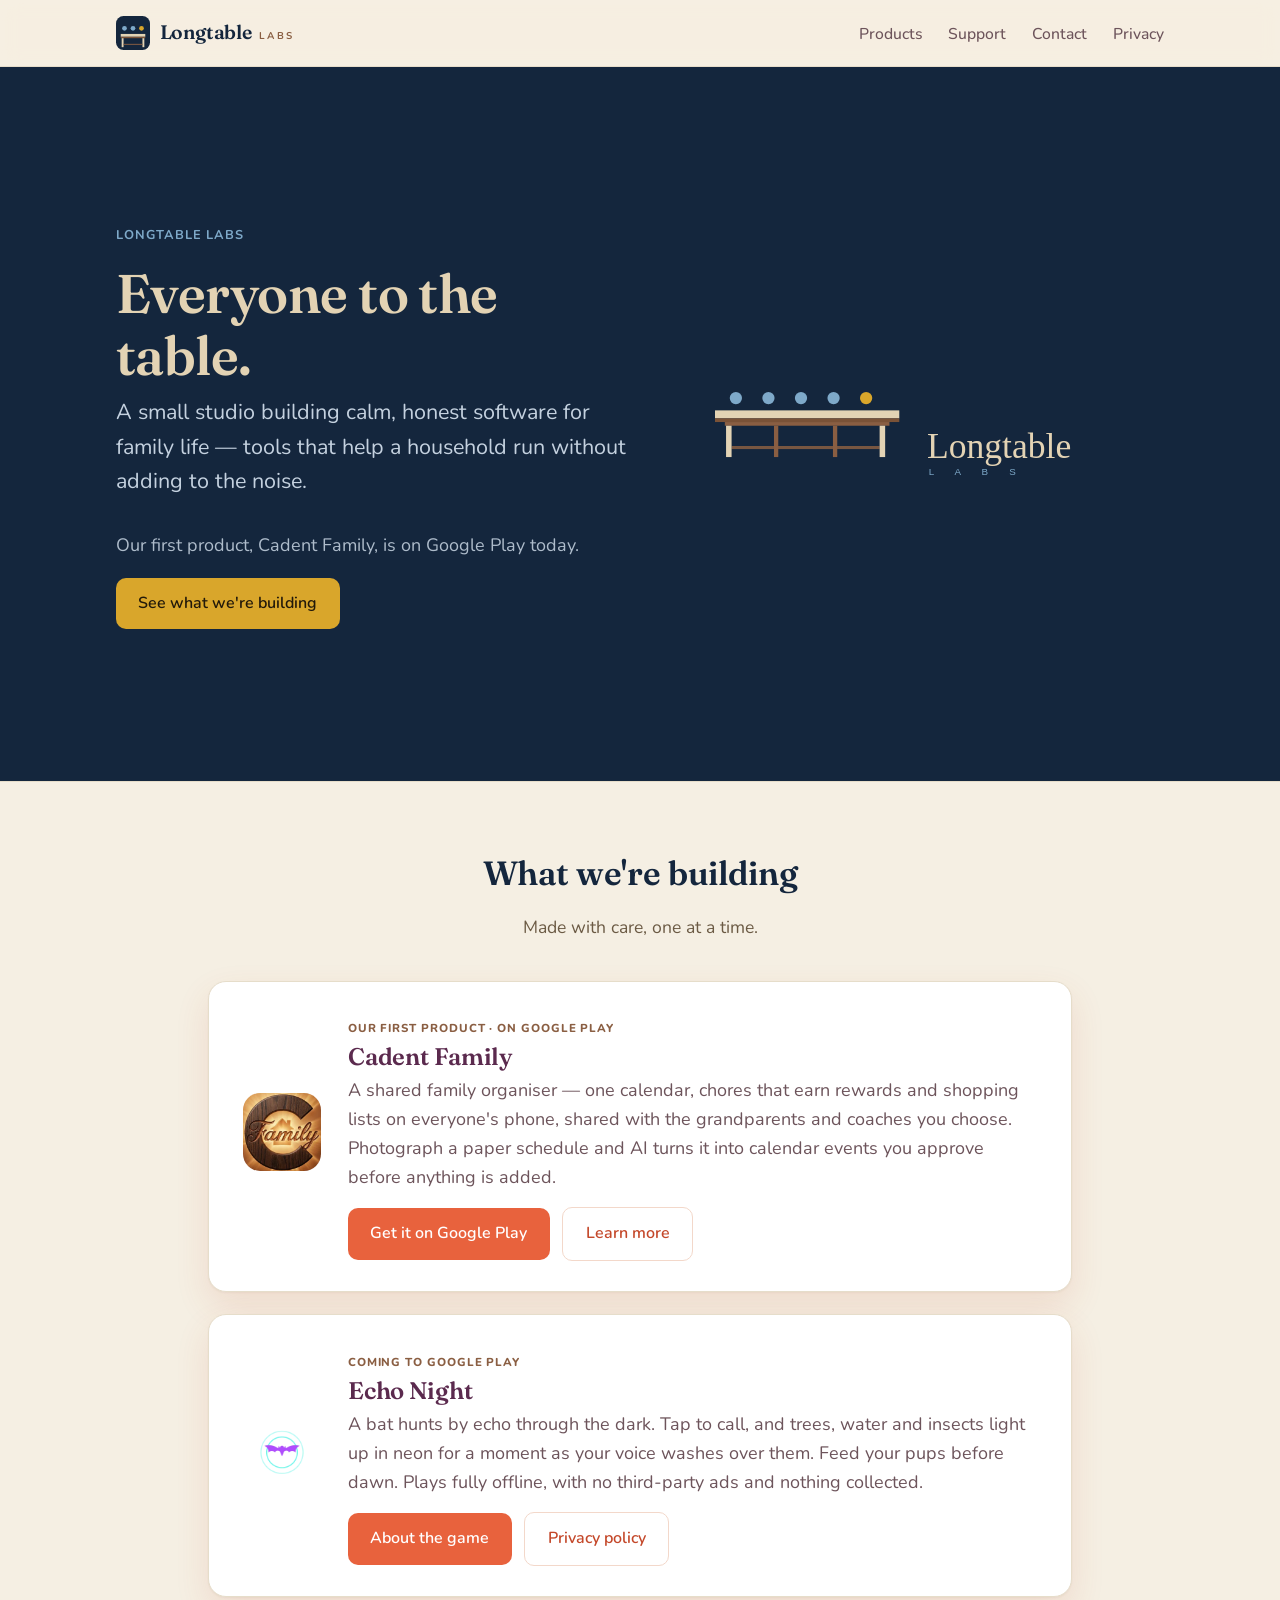
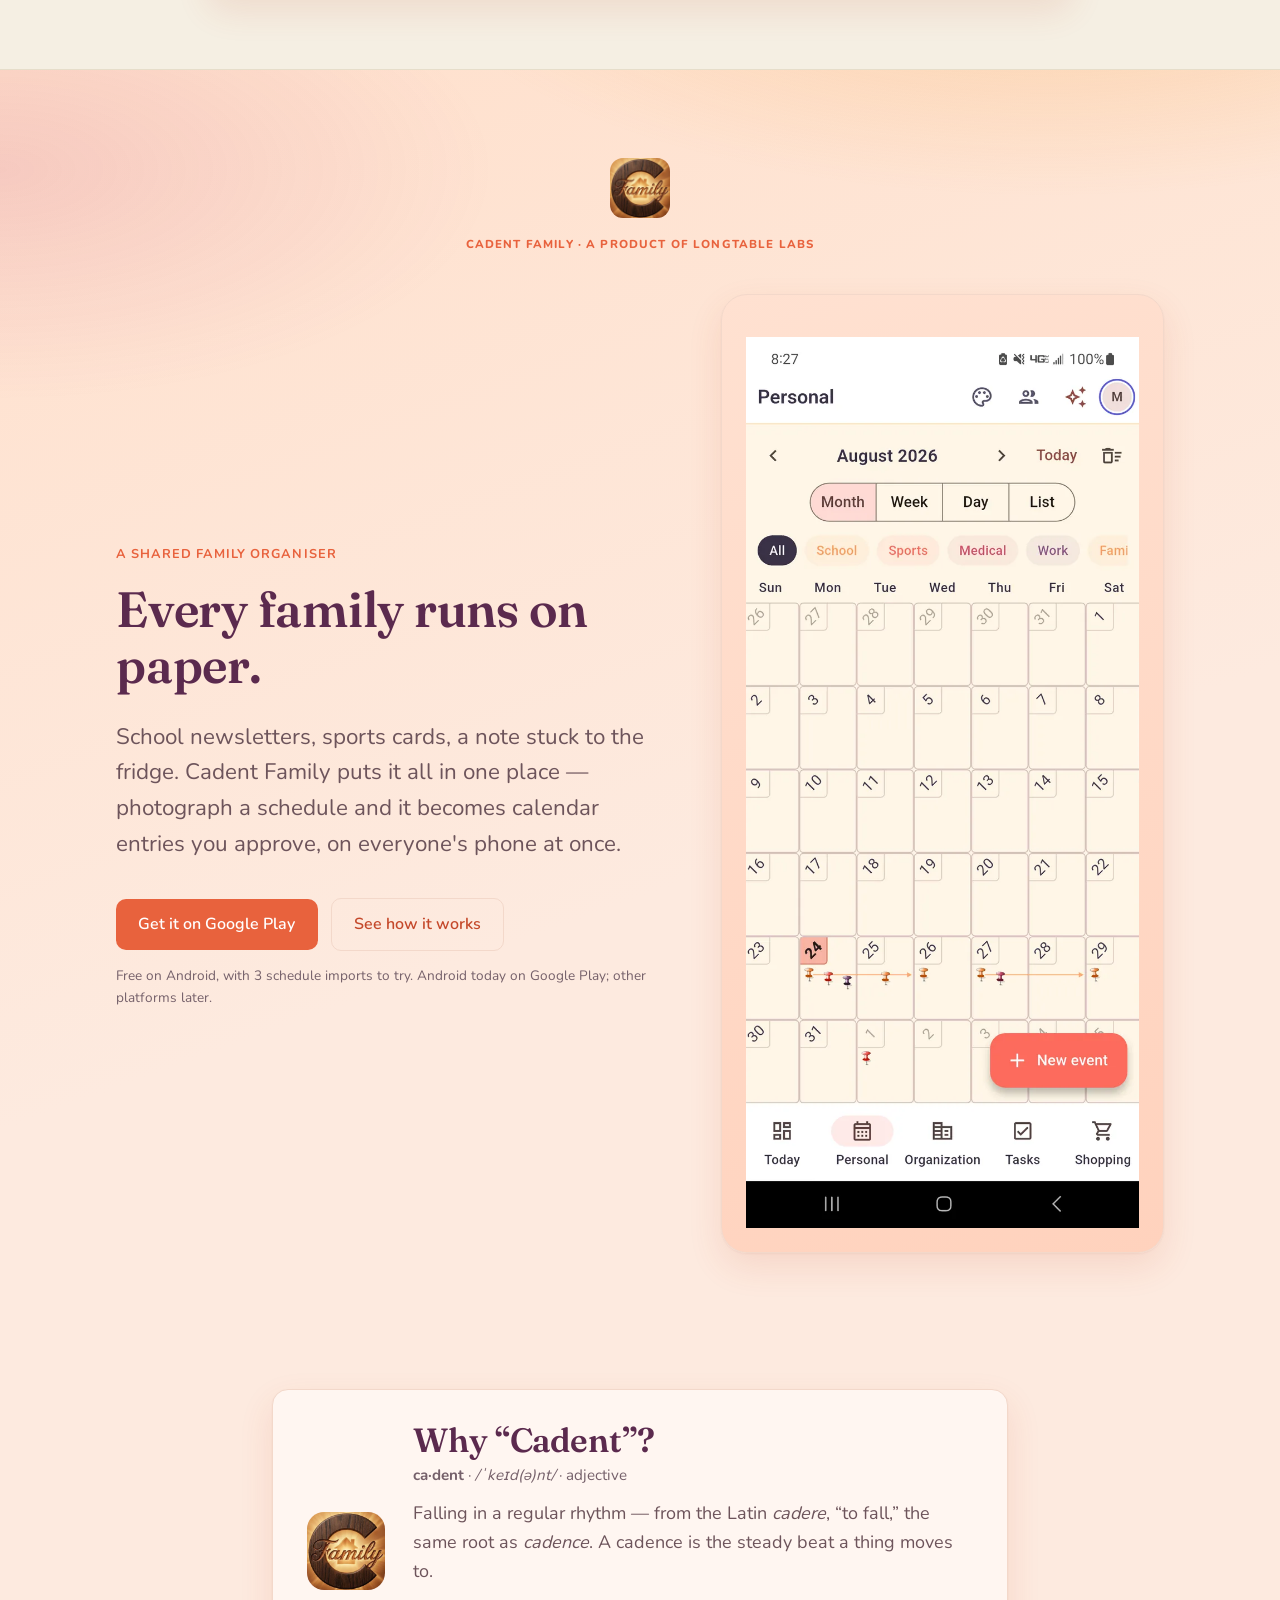
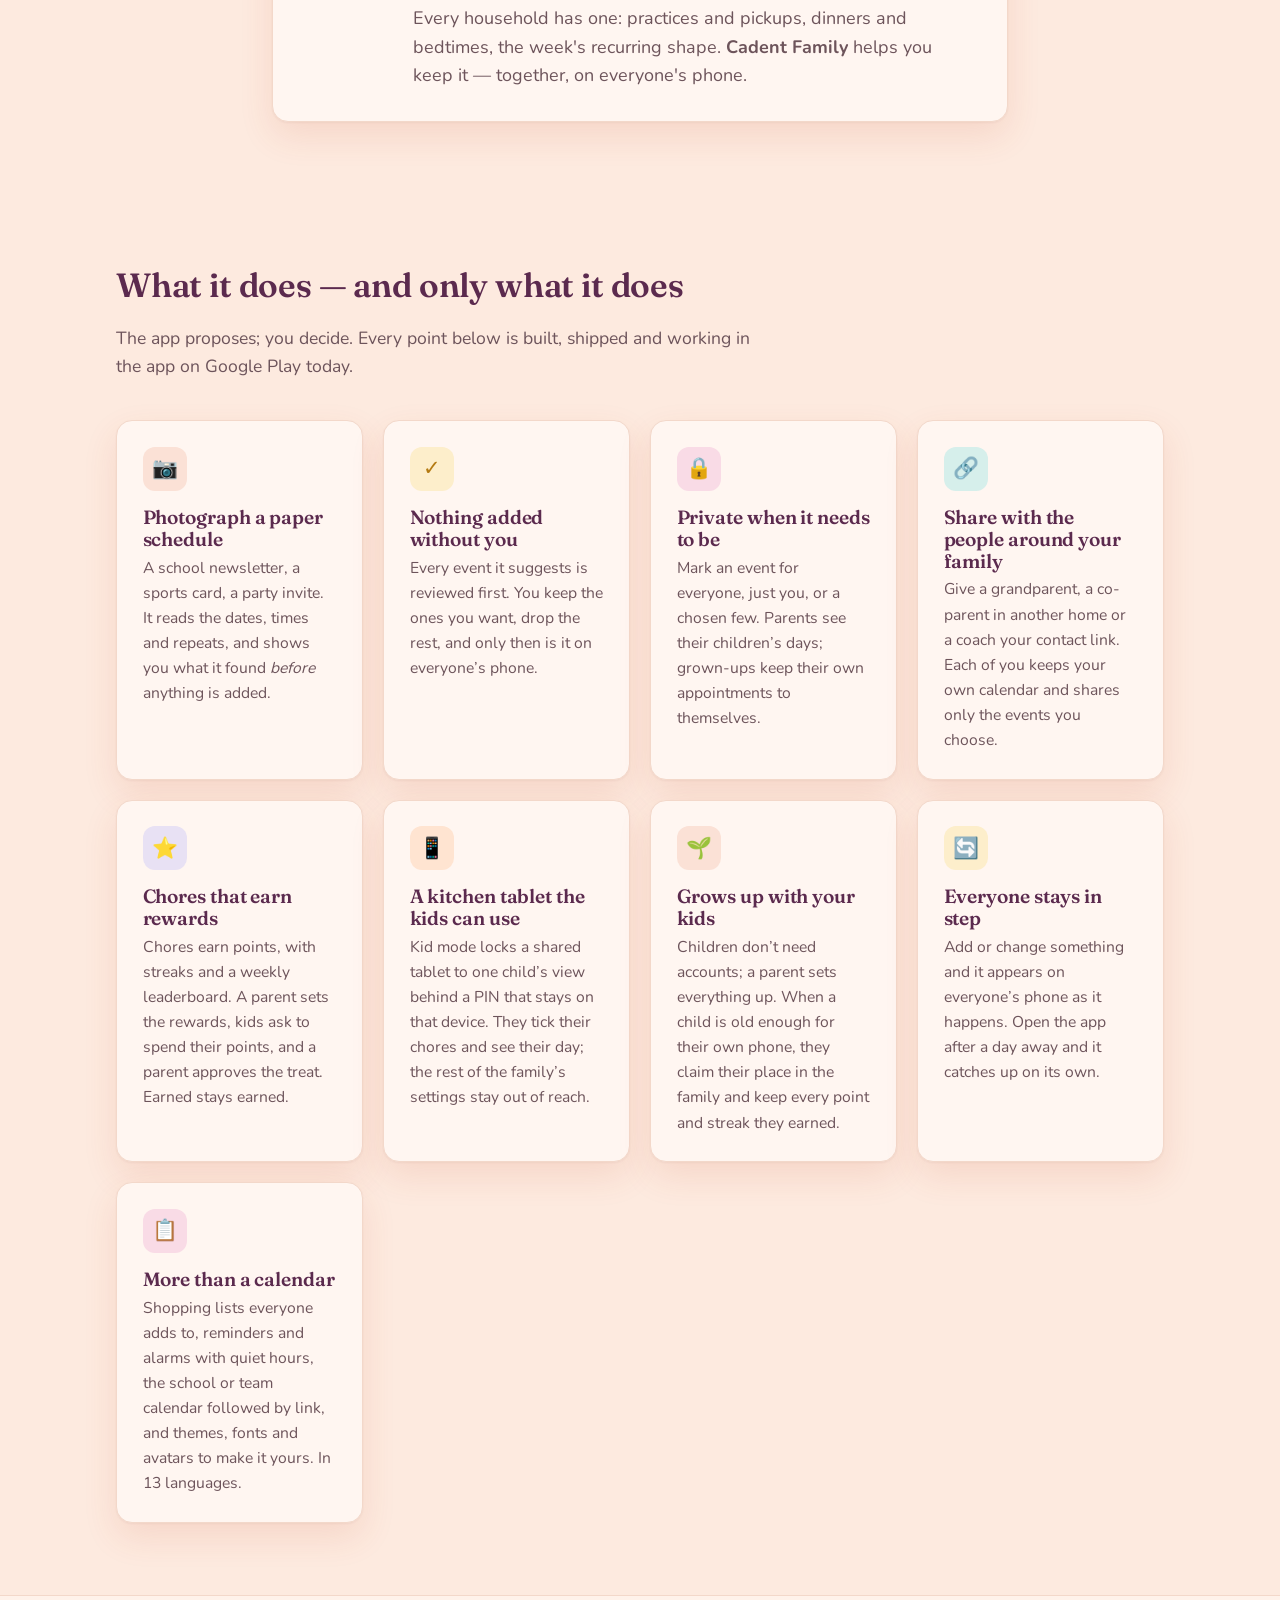
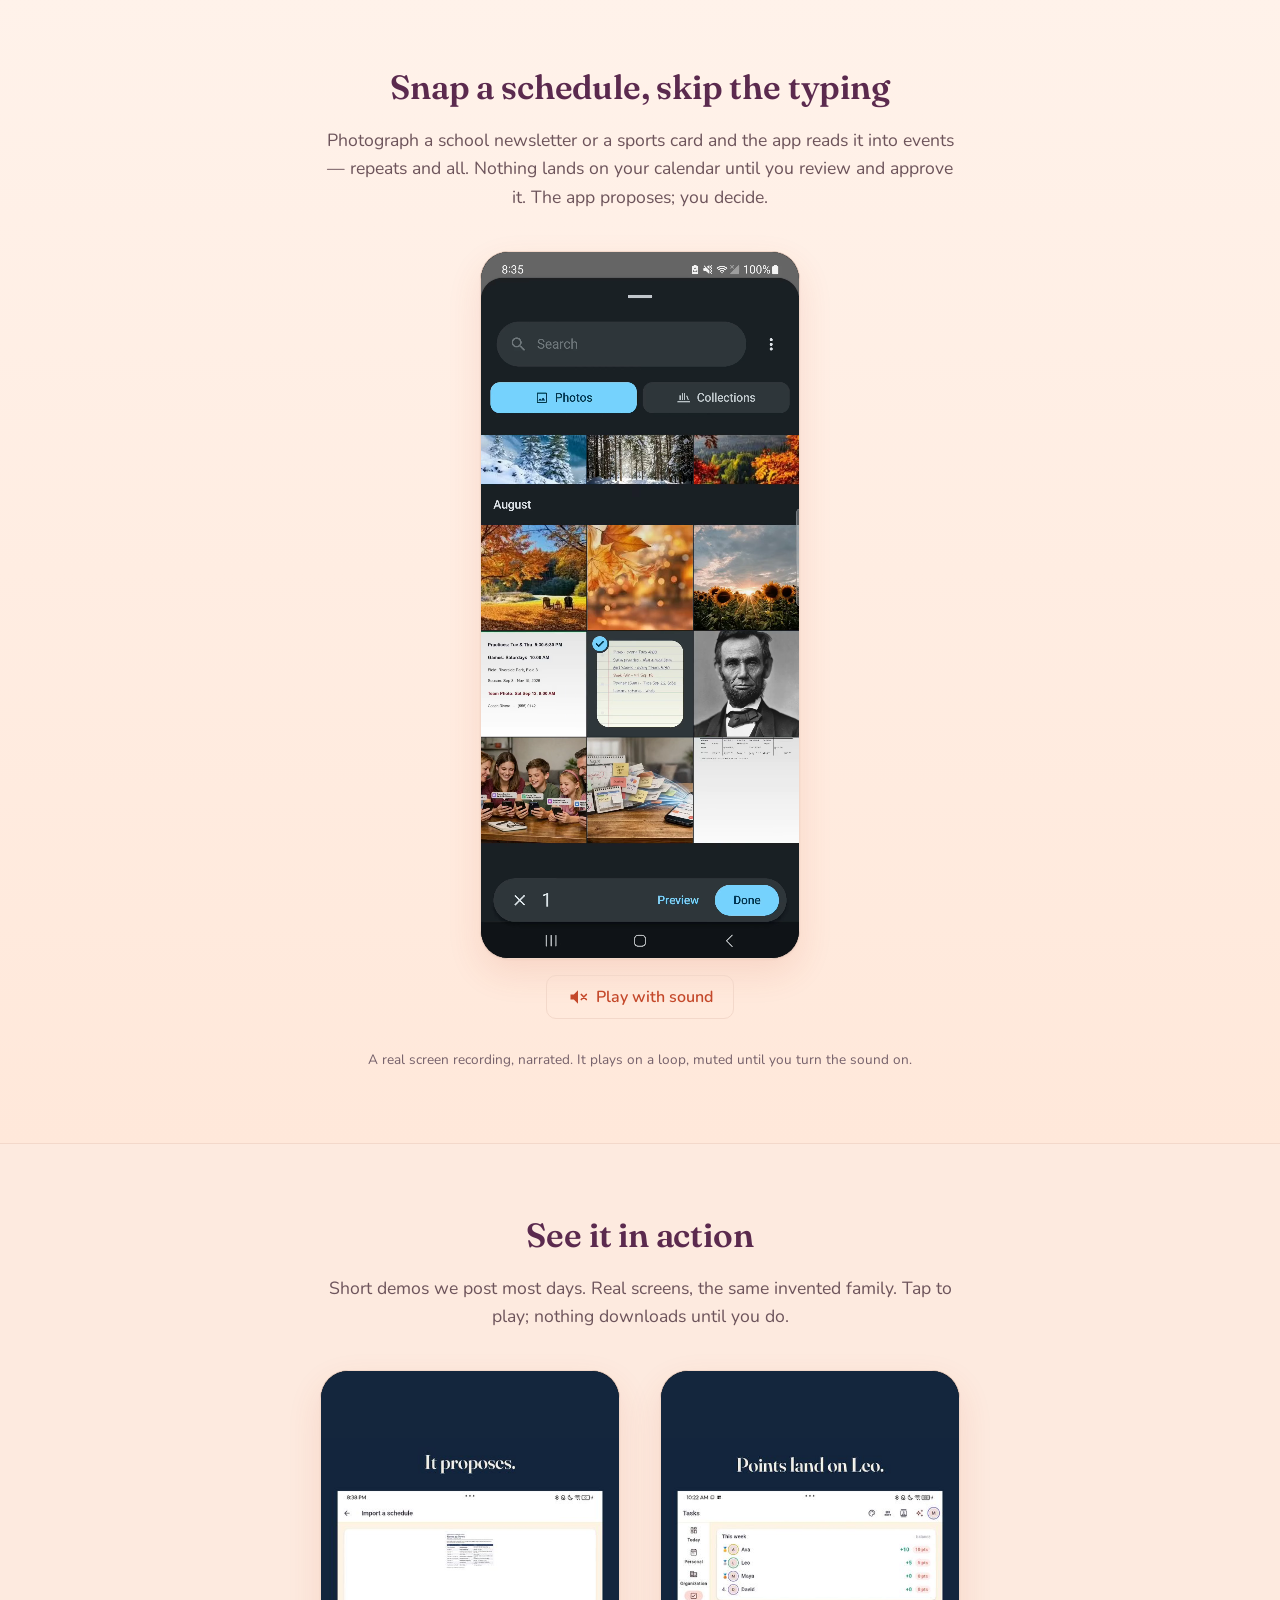
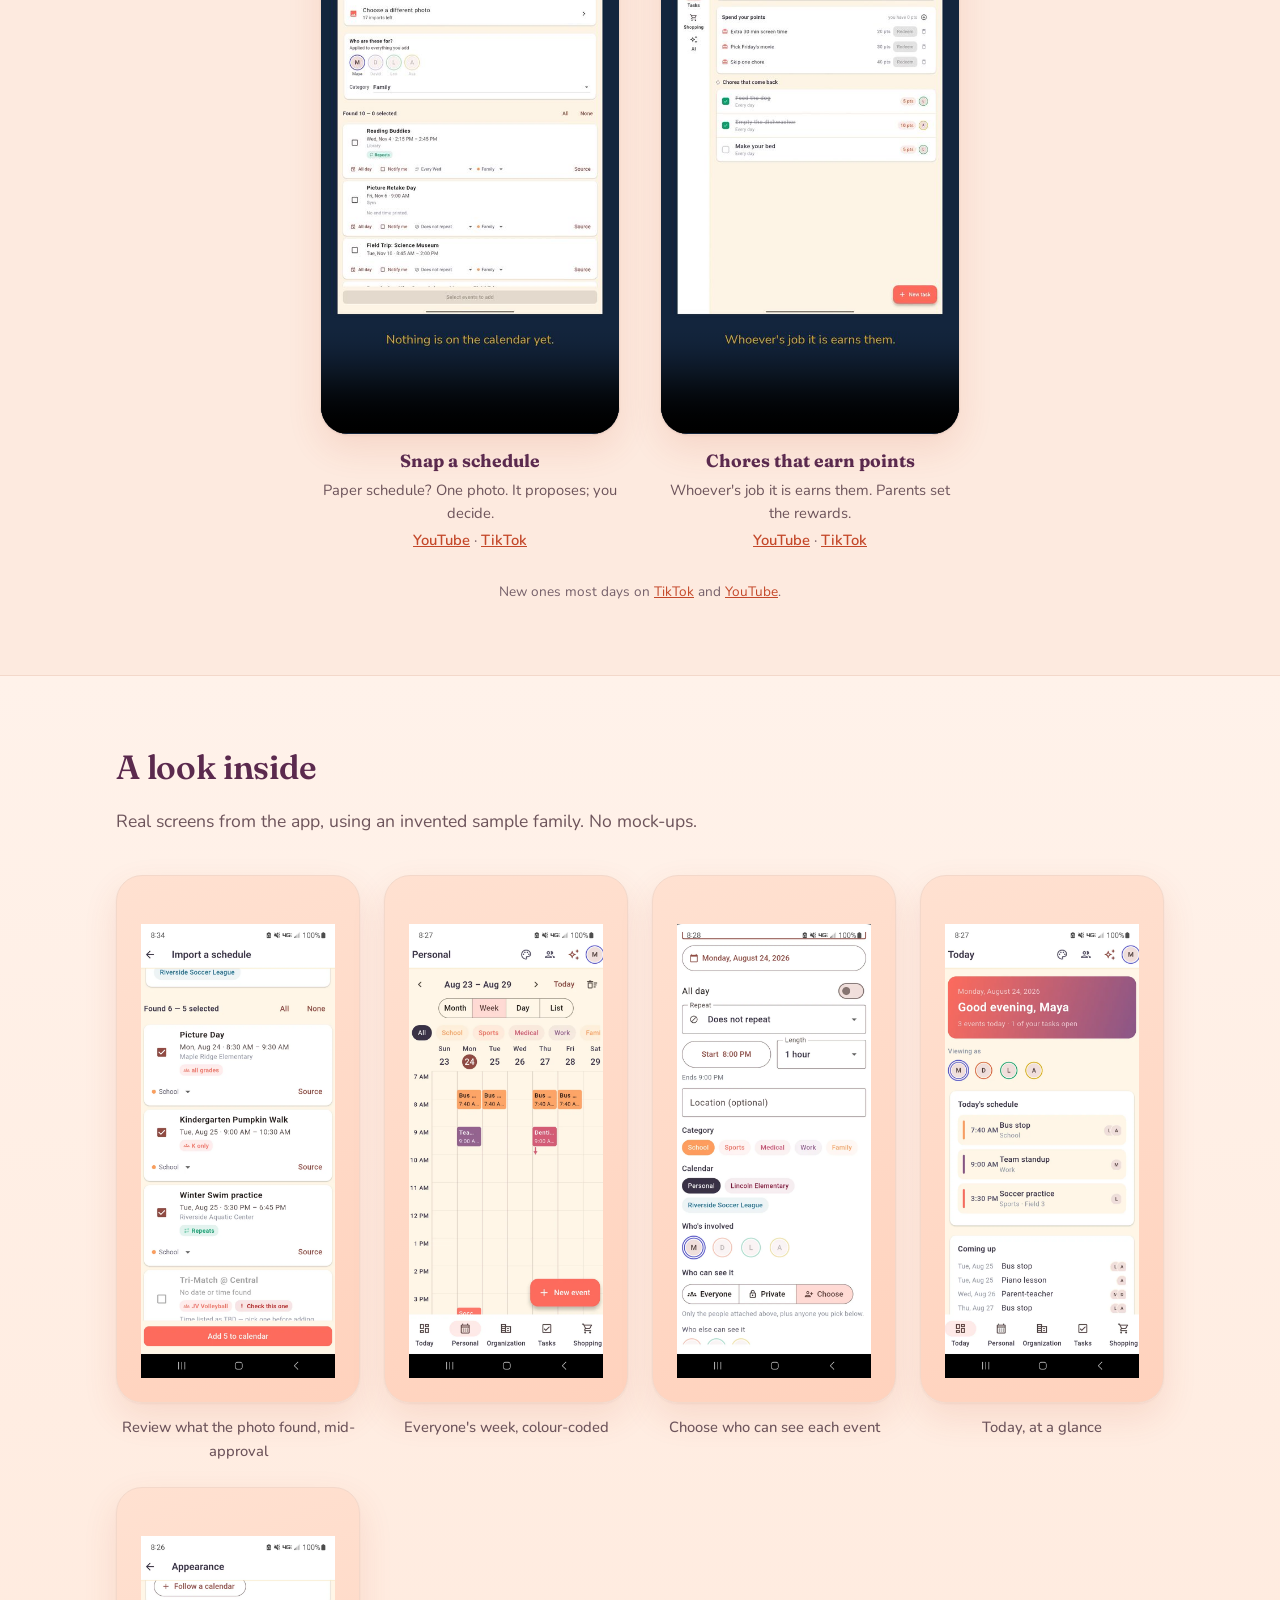
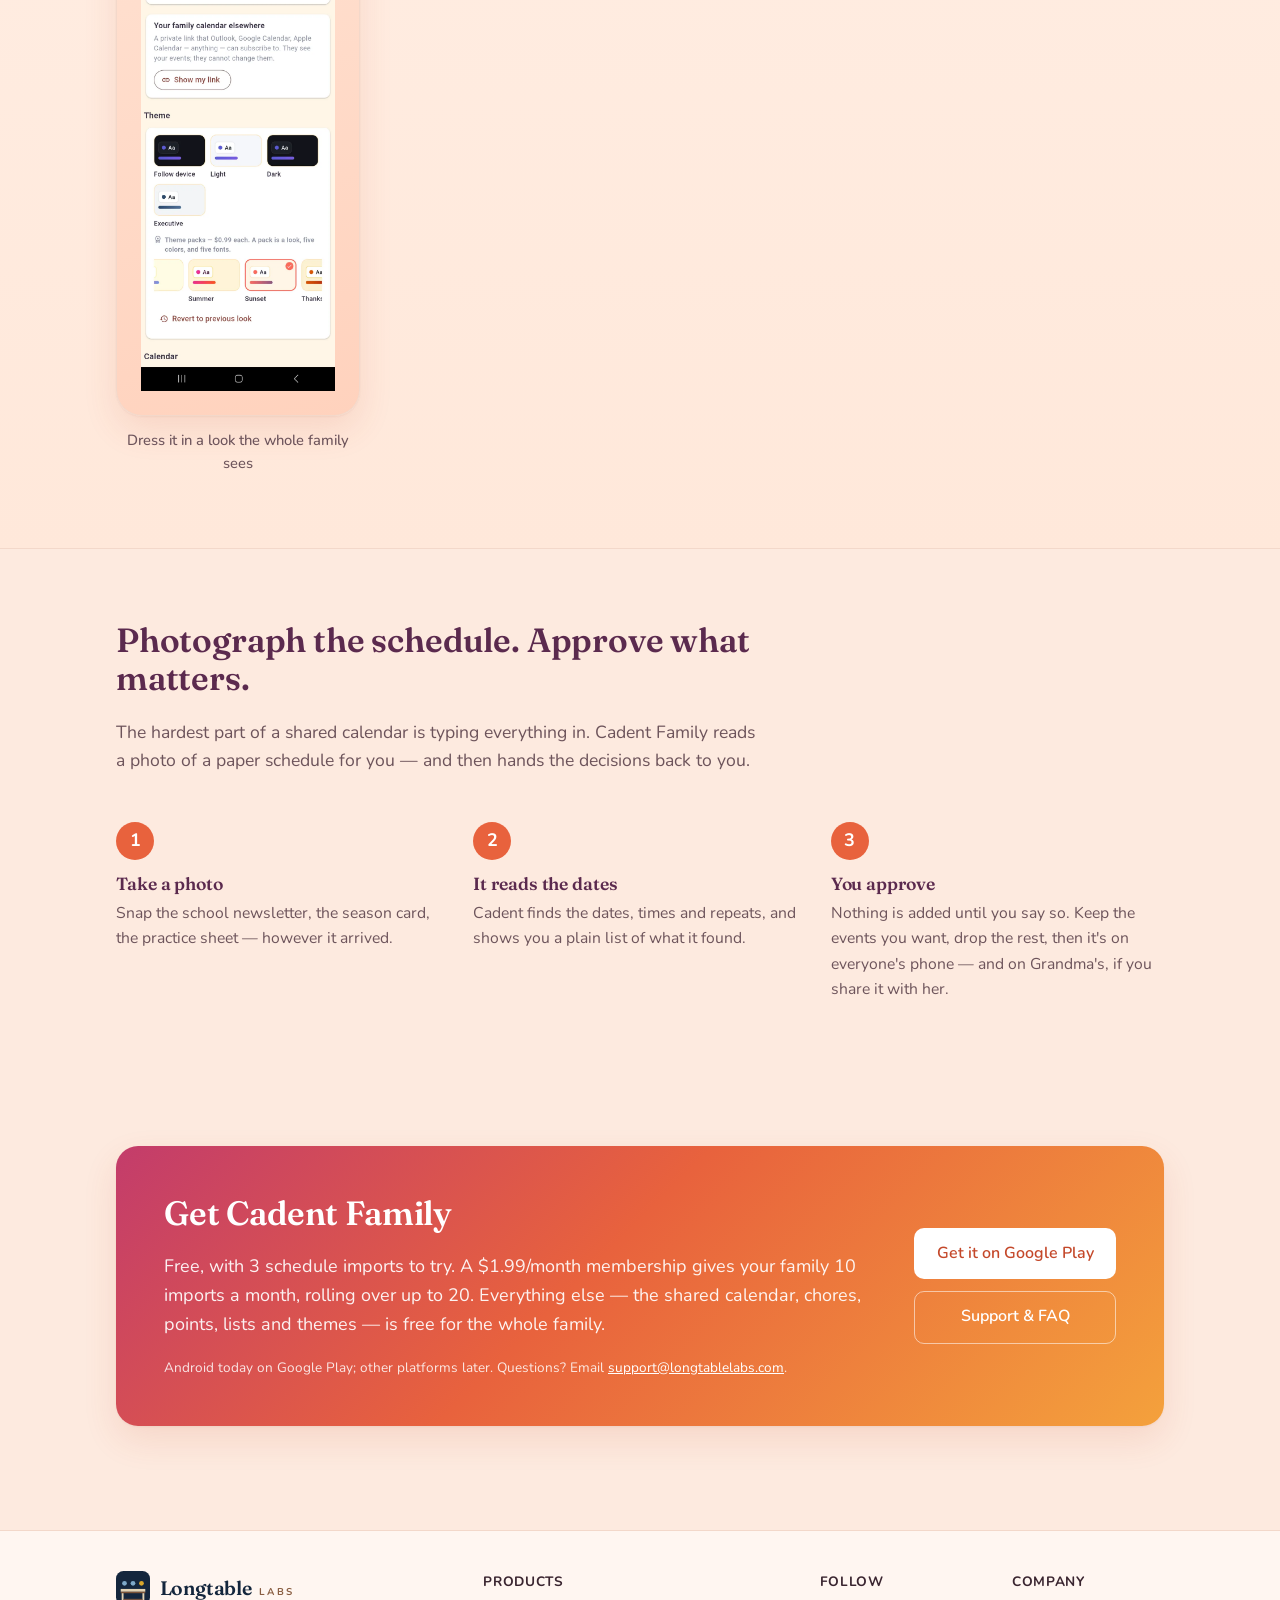
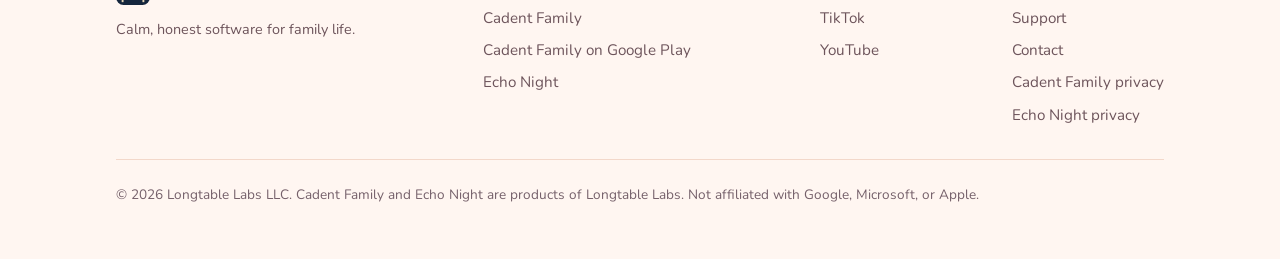
==== commit 90e159cf: "Product pages: Cadent Family, Echo Night, a branded 404 cadent.html carries the Play link, pricing, " ====
--- a/index.html
+++ b/index.html
@@ -92,7 +92,7 @@
             approve before anything is added.</p>
             <div class="cta-row">
               <a class="btn" href="https://play.google.com/store/apps/details?id=com.longtablelabs.cadent" rel="noopener">Get it on Google Play</a>
-              <a class="btn ghost" href="#cadent">Learn more</a>
+              <a class="btn ghost" href="cadent.html">Learn more</a>
             </div>
           </div>
         </div>
@@ -104,7 +104,10 @@
             <p>A bat hunts by echo through the dark. Tap to call, and trees, water and
             insects light up in neon for a moment as your voice washes over them. Feed
             your pups before dawn. Plays fully offline, with no third-party ads and nothing collected.</p>
-            <a class="btn ghost" href="privacy-echo-night.html">Privacy policy</a>
+            <div class="cta-row">
+              <a class="btn" href="echo-night.html">About the game</a>
+              <a class="btn ghost" href="privacy-echo-night.html">Privacy policy</a>
+            </div>
           </div>
         </div>
         </div>
@@ -419,9 +422,9 @@
       </div>
       <nav aria-label="Products">
         <span class="fh">Products</span>
-        <a href="index.html#cadent">Cadent Family</a>
+        <a href="cadent.html">Cadent Family</a>
         <a href="https://play.google.com/store/apps/details?id=com.longtablelabs.cadent" rel="noopener">Cadent Family on Google Play</a>
-        <a href="index.html#echo-night">Echo Night</a>
+        <a href="echo-night.html">Echo Night</a>
       </nav>
       <nav aria-label="Follow">
         <span class="fh">Follow</span>
--- a/styles.css
+++ b/styles.css
@@ -336,3 +336,36 @@
 .site-footer .fineprint { color: var(--ink-faint); font-size: .85rem; margin-top: 2rem; border-top: 1px solid var(--line); padding-top: 1.5rem; }
 
 :focus-visible { outline: 3px solid var(--accent); outline-offset: 2px; border-radius: 4px; }
+
+/* ===== Product pages ===== */
+.frame-grid { display: grid; grid-template-columns: repeat(auto-fit, minmax(13rem, 1fr)); gap: 1.5rem; }
+.frame-card { margin: 0; }
+.frame-card img { width: 100%; height: auto; display: block; border-radius: 18px; box-shadow: var(--shadow); }
+.frame-card figcaption { text-align: center; margin-top: .7rem; font-size: .92rem; color: var(--ink-soft); }
+.frame-card figcaption strong { display: block; color: var(--plum); font-family: var(--display); font-size: 1.05rem; }
+
+/* Echo Night: the game's own night palette, kept inside its page */
+.en-hero { background: #06081a; color: #cfd3e6; padding: clamp(2rem, 5vw, 3.5rem) 0 clamp(2rem, 5vw, 3rem); }
+.en-feature { width: 100%; max-width: 54rem; height: auto; display: block; margin: 0 auto 2rem; border-radius: 18px; box-shadow: 0 20px 50px rgba(0,0,0,.5); }
+.en-intro { max-width: 44rem; margin: 0 auto; }
+.en-intro .tag { font-size: .72rem; text-transform: uppercase; letter-spacing: .1em; font-weight: 800; color: #4fe3d8; }
+.en-hero h1 { color: #f1e9ff; margin: .3rem 0 .4rem; }
+.en-hero .lead { color: #e2d6ff; font-size: clamp(1.15rem, 2.5vw, 1.4rem); font-family: var(--display); font-style: italic; }
+.en-hero p { color: #b9bdd4; }
+.en-hero .btn { background: #4fe3d8; color: #06081a; }
+.en-hero .btn:hover { background: #7cf0e8; color: #06081a; }
+.en-hero .btn.ghost { background: transparent; color: #e2d6ff; border-color: rgba(226, 214, 255, .4); }
+.en-hero .btn.ghost:hover { border-color: #4fe3d8; background: rgba(79, 227, 216, .12); color: #fff; }
+.en-body { background: #0c1030; }
+.en-body .feature { background: #141a44; border-color: #26306a; box-shadow: none; }
+.en-body .feature h3 { color: #f1e9ff; }
+.en-body .feature p { color: #b9bdd4; }
+.en-body h2 { color: #f1e9ff; }
+.en-body .section-head p { color: #b9bdd4; }
+.wide-grid { display: grid; grid-template-columns: repeat(auto-fit, minmax(18rem, 1fr)); gap: 1.5rem; margin-top: 2.5rem; }
+.wide-card { margin: 0; }
+.wide-card img { width: 100%; height: auto; display: block; border-radius: 14px; border: 1px solid #26306a; }
+.wide-card figcaption { margin-top: .6rem; font-size: .92rem; color: #b9bdd4; font-family: var(--display); font-style: italic; }
+.en-list { color: #b9bdd4; max-width: 44rem; padding-left: 1.2rem; }
+.en-list li { margin-bottom: .5rem; }
+code { font-family: ui-monospace, Consolas, monospace; font-size: .92em; background: rgba(0,0,0,.05); padding: .1em .3em; border-radius: 4px; }
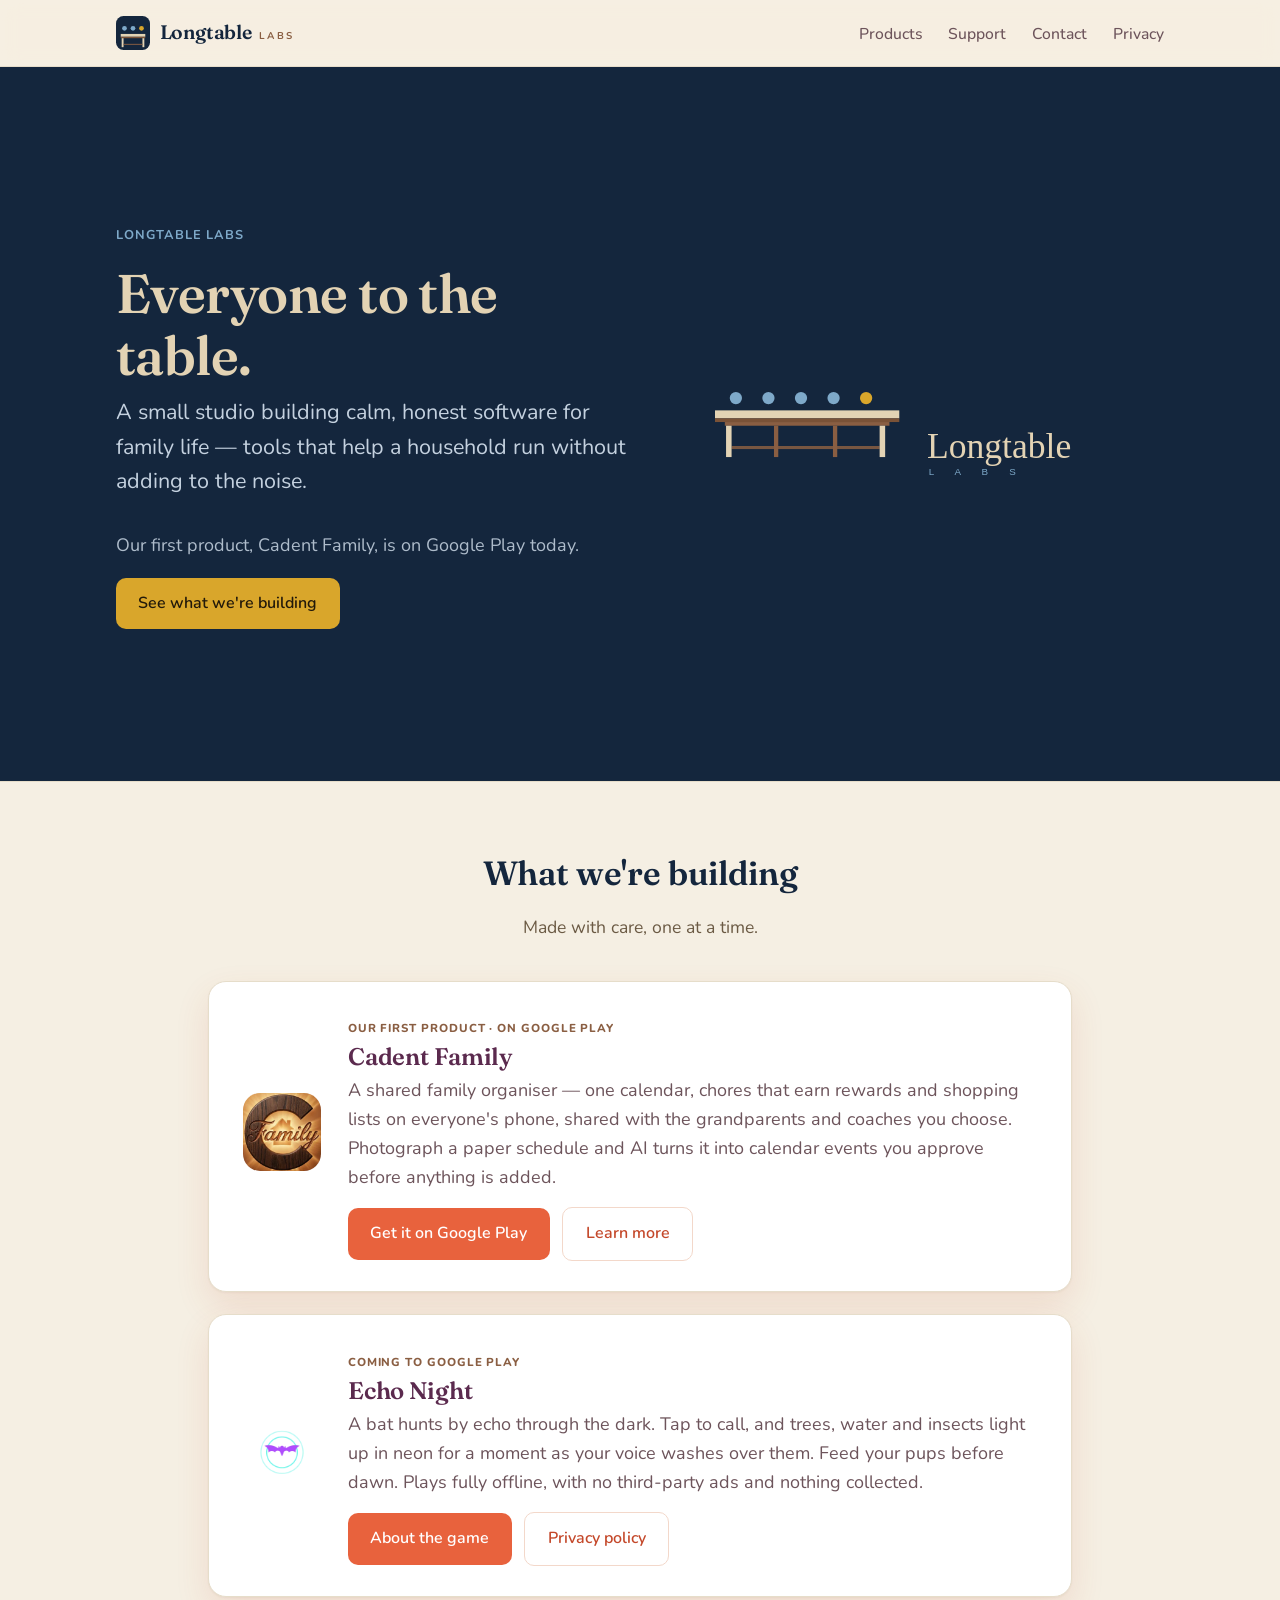
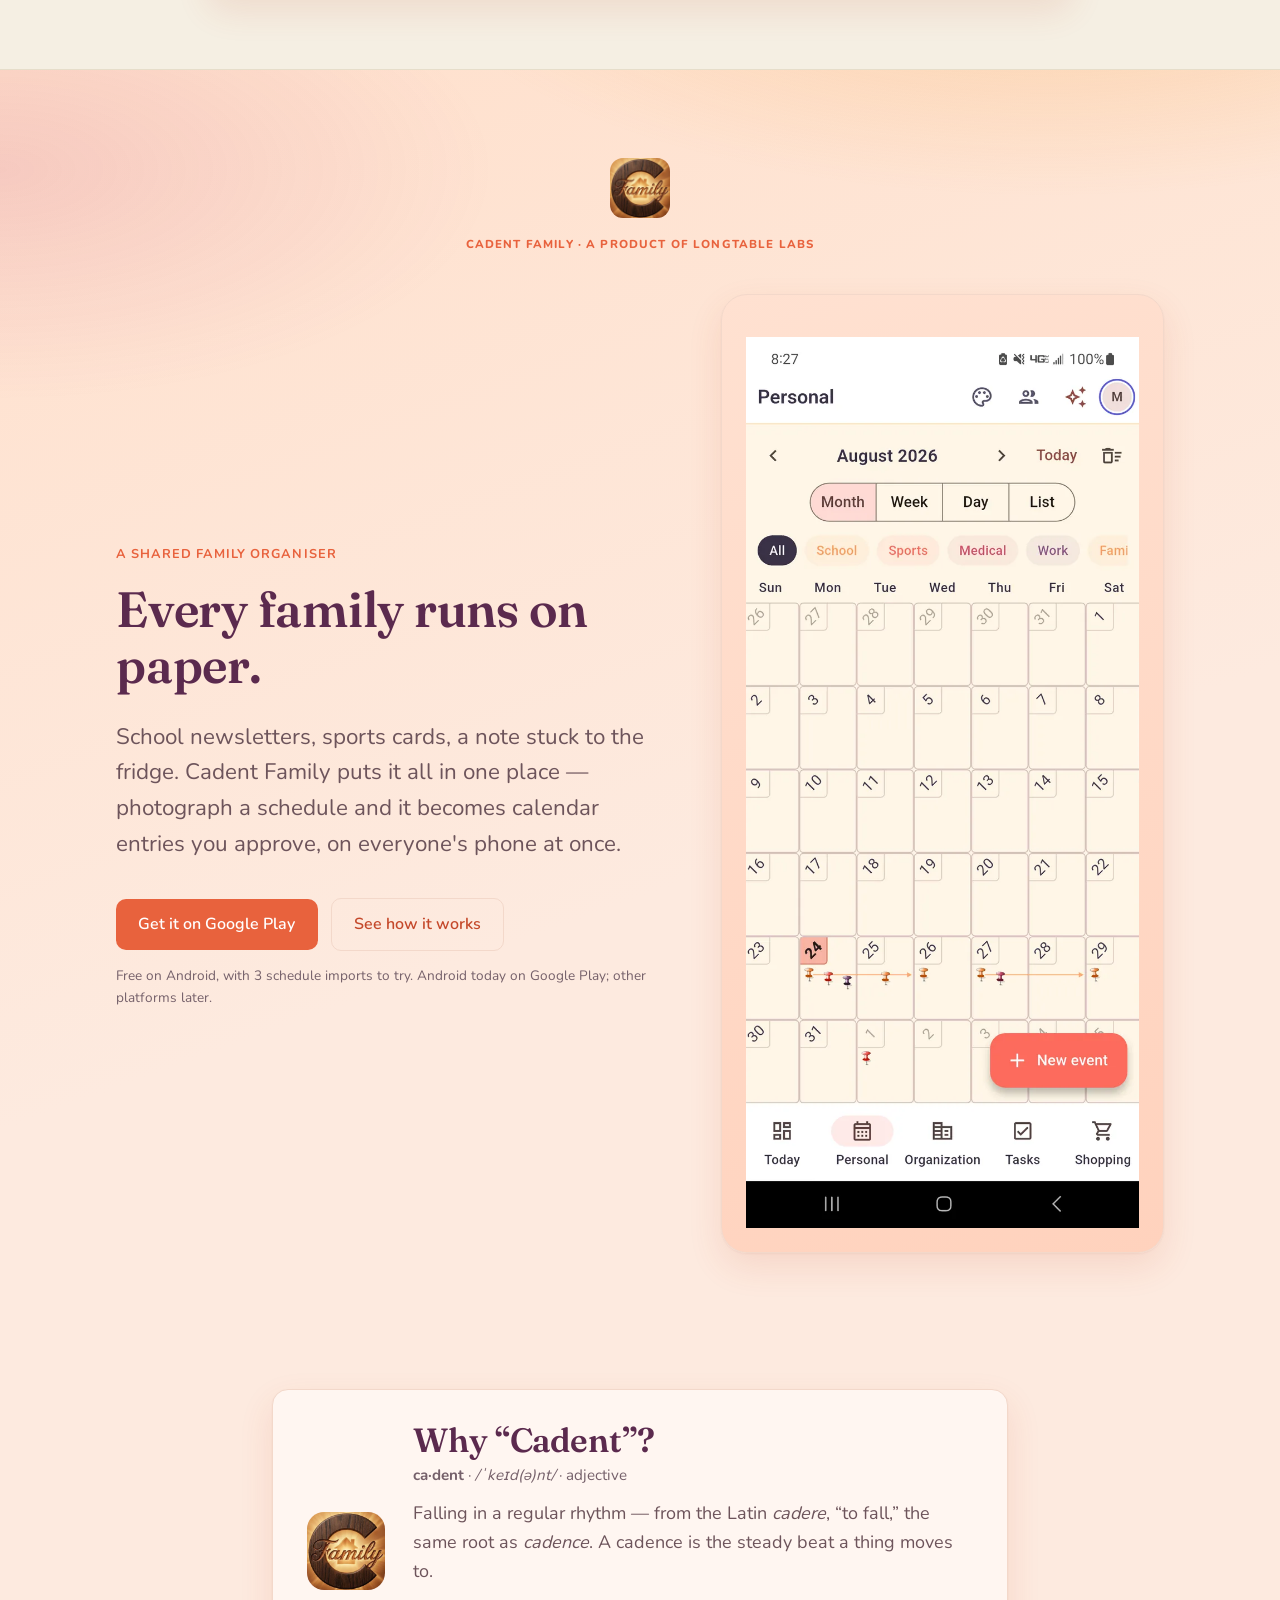
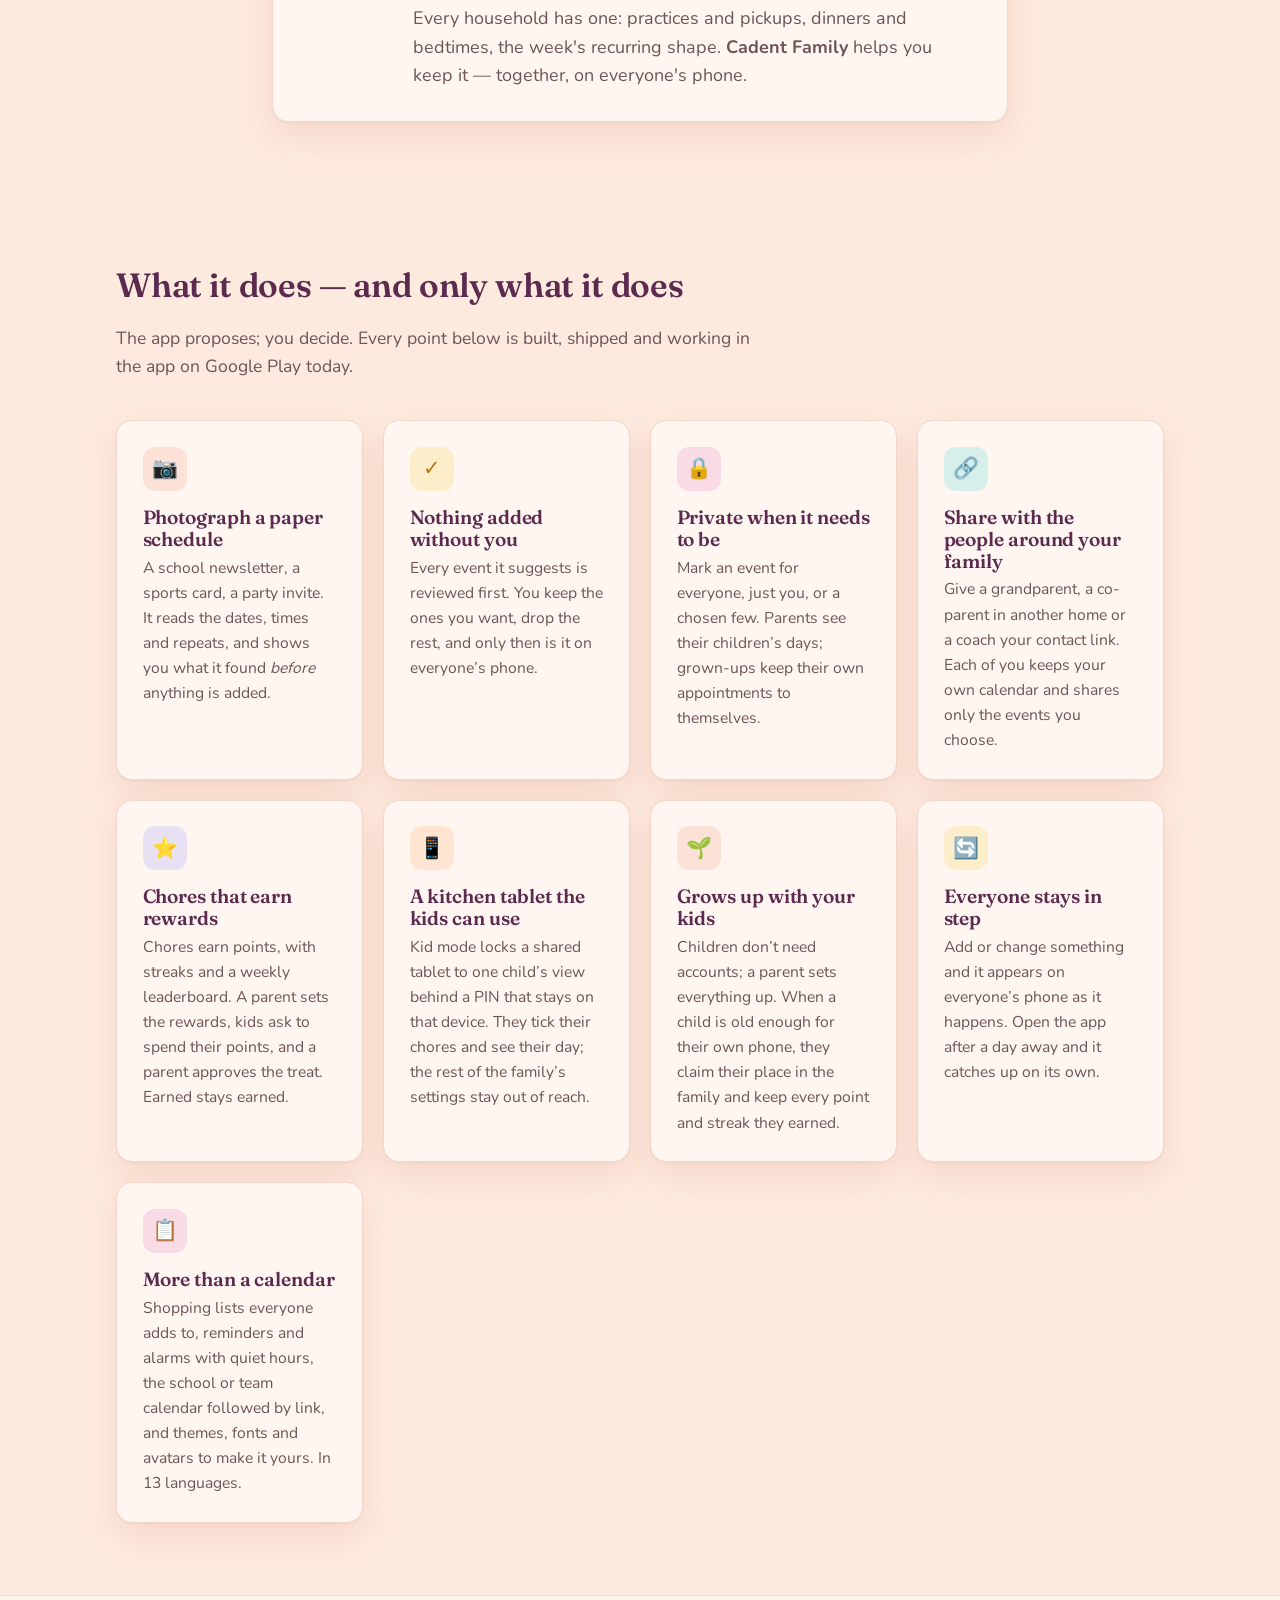
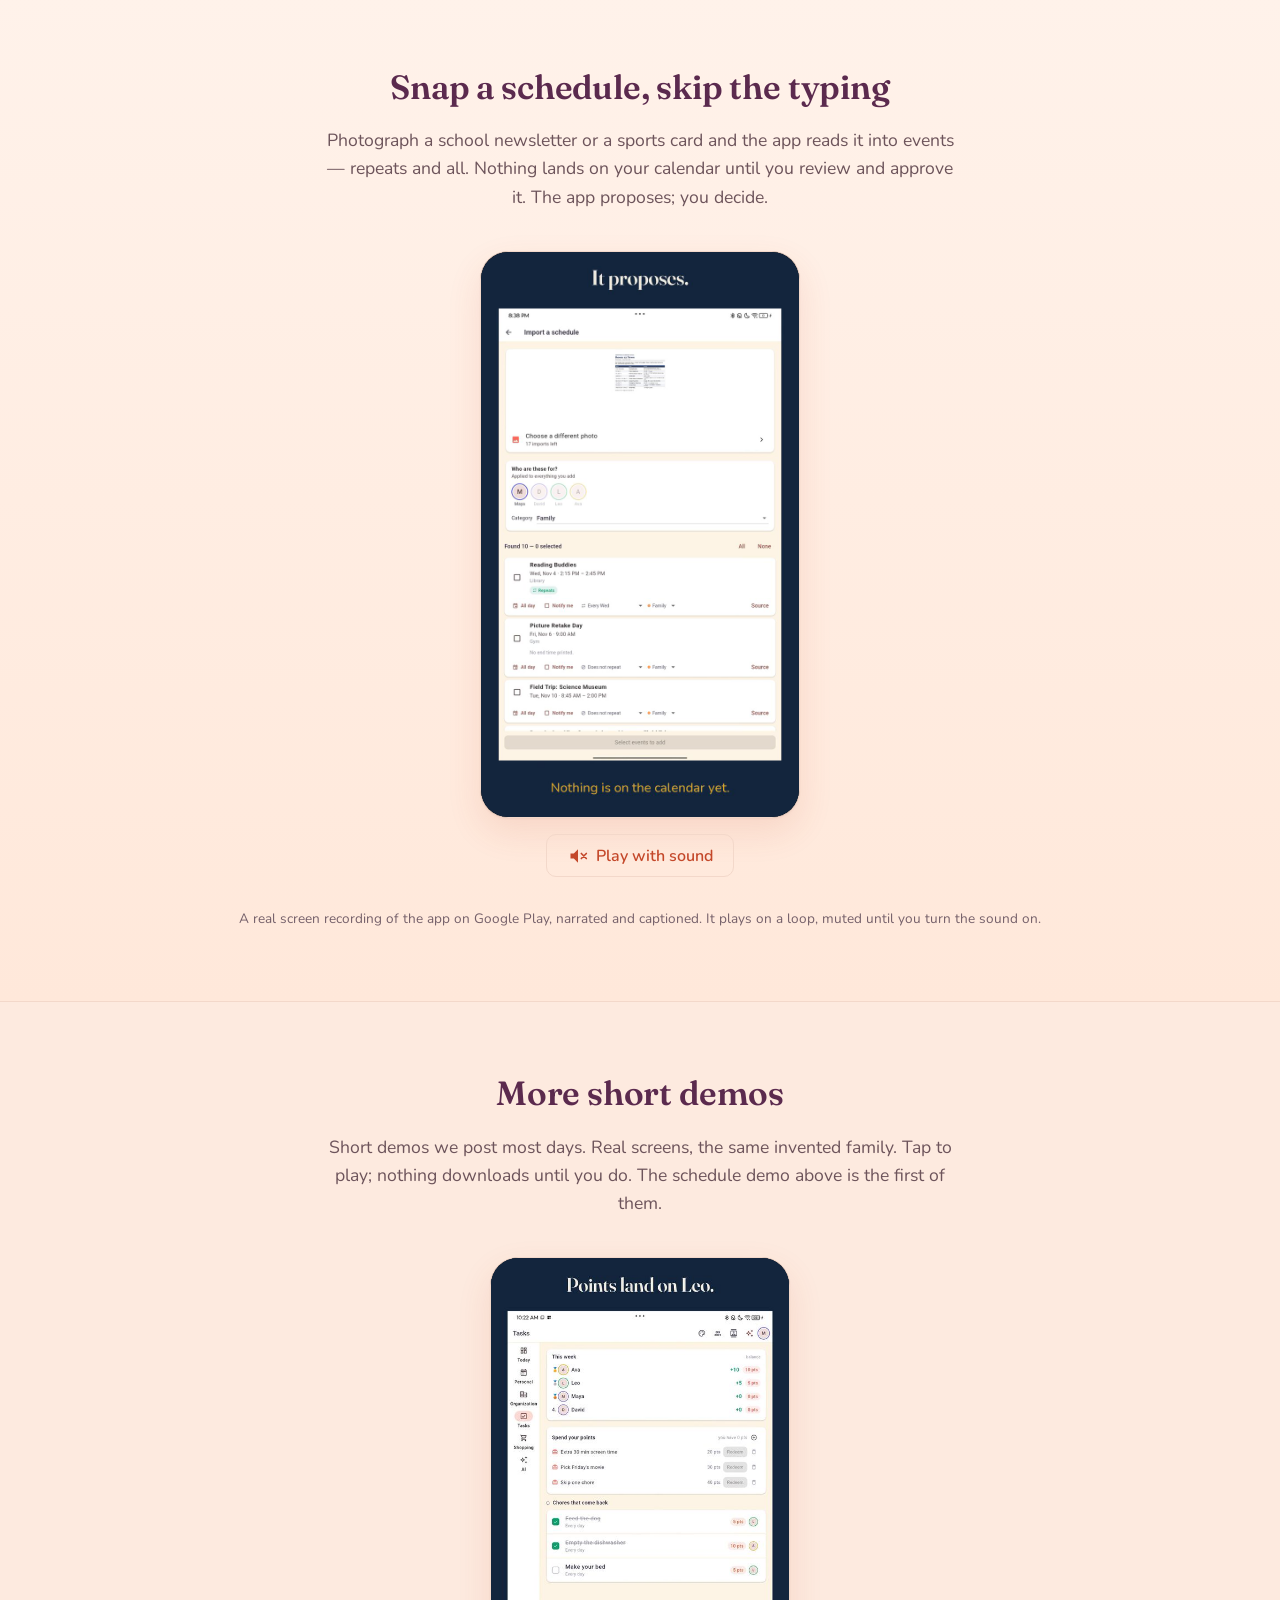
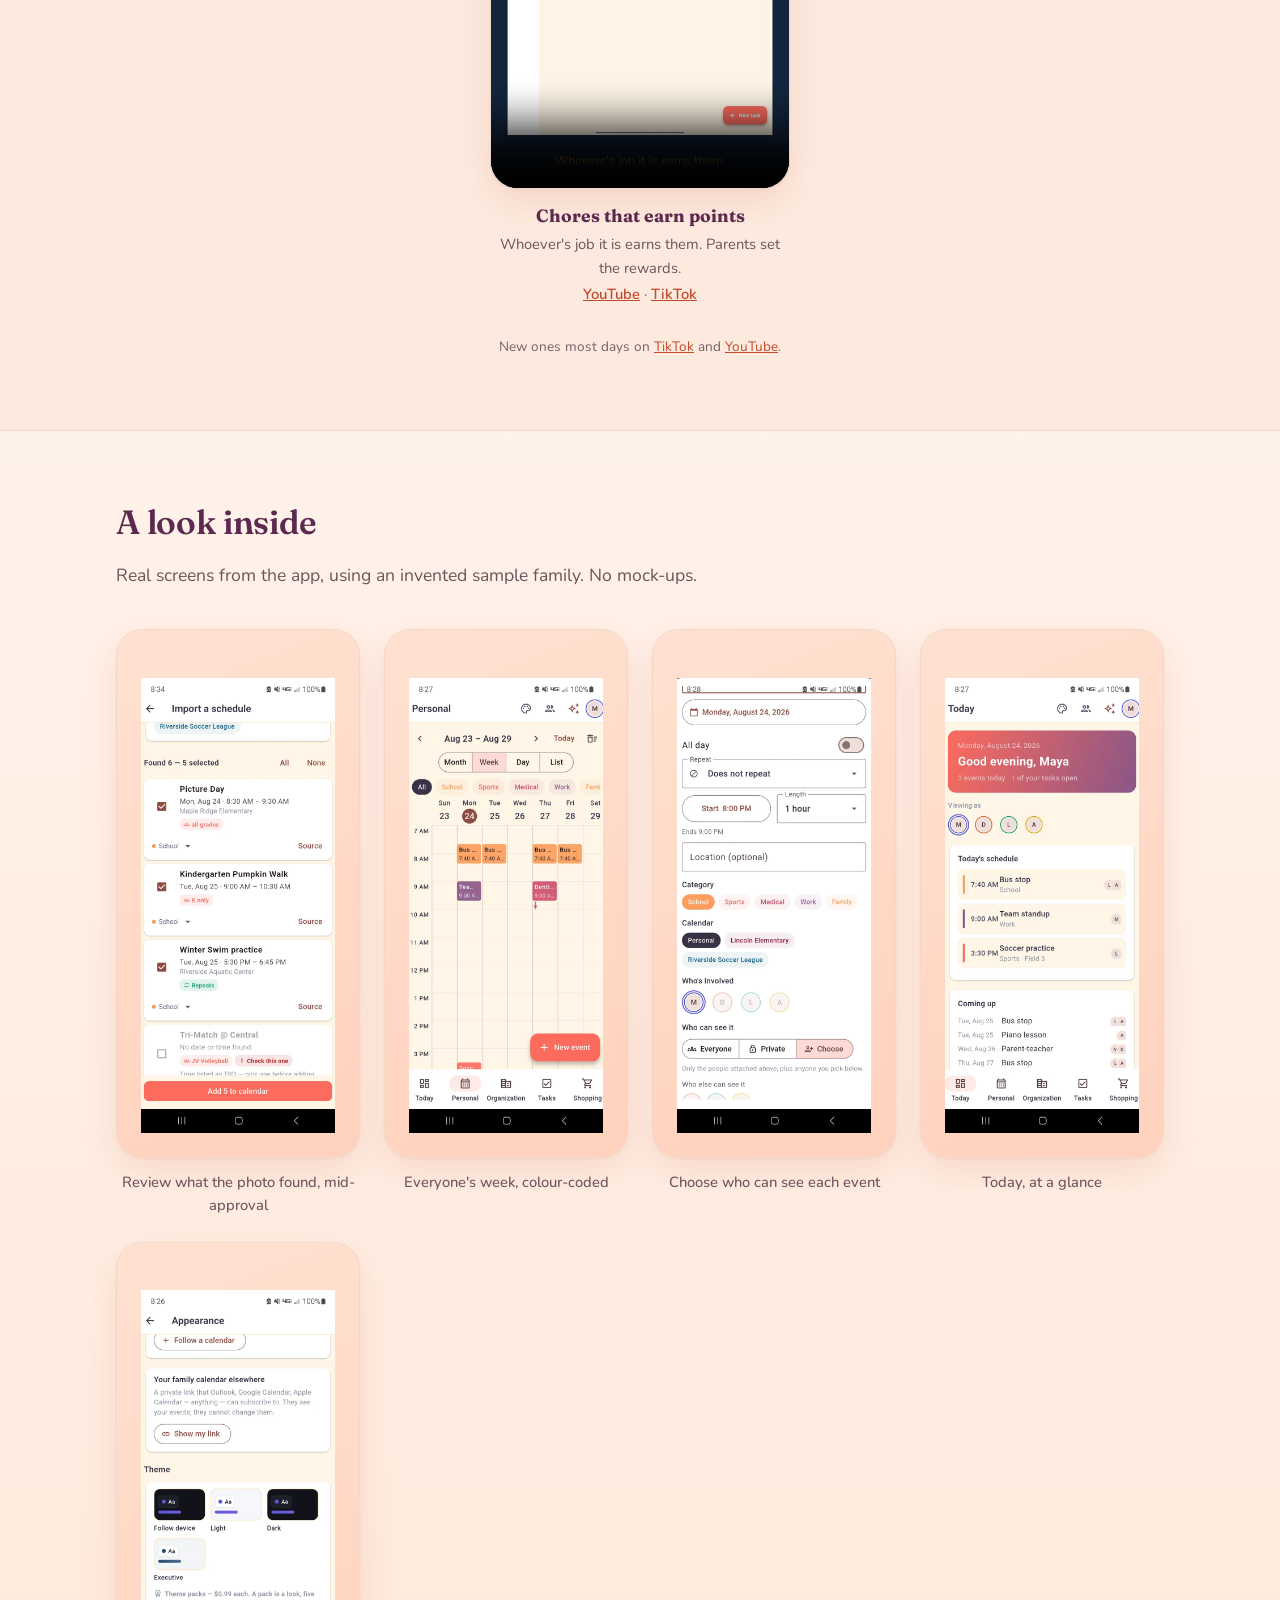
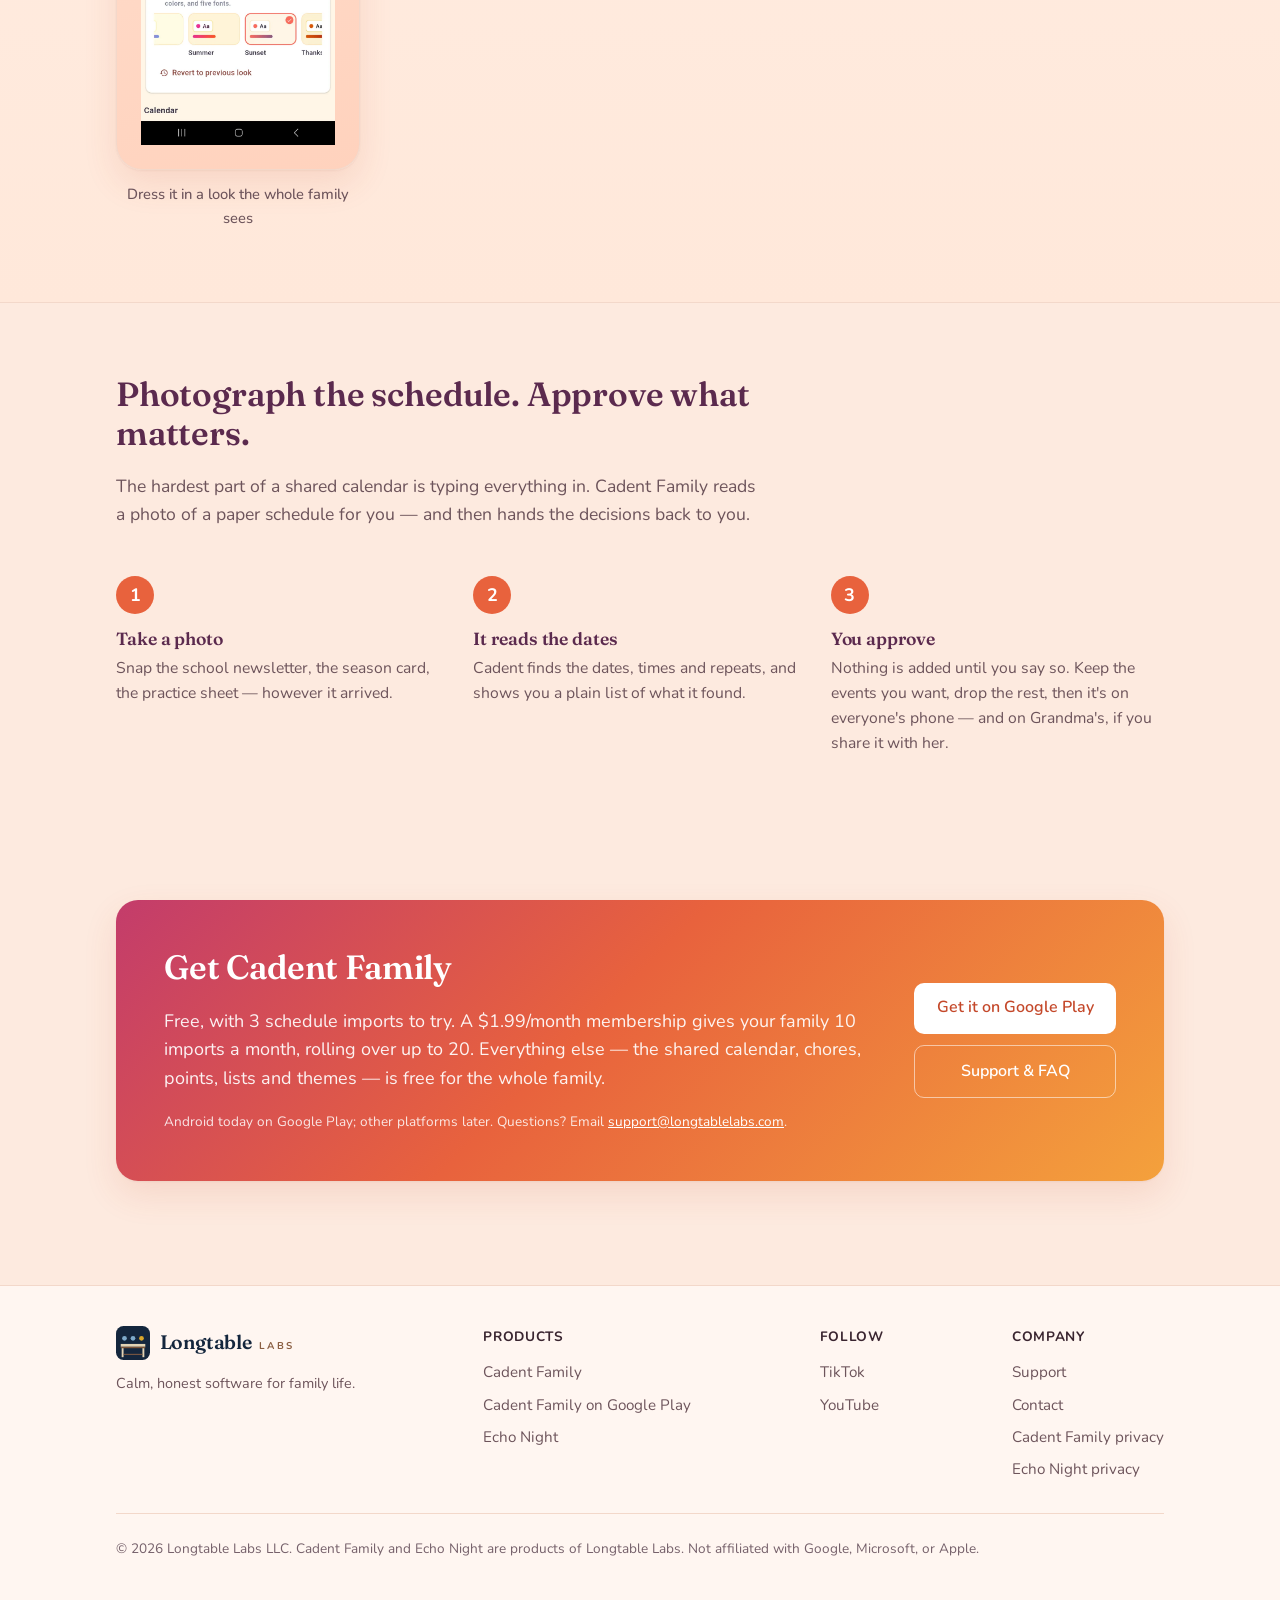
==== commit 62e1a9d1: "Demo: video 01 replaces the pre-1.0.9 narrated clip, with captions The hero demo is now the posted S" ====
--- a/index.html
+++ b/index.html
@@ -243,13 +243,11 @@
         </div>
         <div class="demo-showcase">
           <div class="demo-phone">
-            <video loop muted playsinline preload="none" data-autoplay width="1080" height="2400"
-                   poster="assets/demo/ai-import-demo-poster.jpg"
-                   aria-label="Screen recording of Cadent Family importing a schedule from a photo: a handwritten activity list and a typed sports card are read into events, repeats detected, one event deselected, then the kept events approved and shown on the month calendar.">
-              <source src="assets/demo/ai-import-demo.webm" type="video/webm">
-              <source src="assets/demo/ai-import-demo.mp4" type="video/mp4">
-              <img src="assets/demo/ai-import-demo-poster.jpg"
-                   alt="Cadent Family August month view showing imported school and sports events, several repeating across multiple days.">
+            <video loop muted playsinline preload="none" data-autoplay width="1080" height="1920"
+                   poster="assets/demo/01-snap-a-schedule-poster.jpg"
+                   aria-label="Screen recording of Cadent Family 1.0.9 importing a schedule from a photo: a school newsletter from the demo album is read into ten proposed events, none selected at first, one is unticked, nine are added and appear on the November calendar.">
+              <source src="assets/demo/01-snap-a-schedule.mp4" type="video/mp4">
+              <track kind="captions" src="assets/demo/01-snap-a-schedule.vtt" srclang="en" label="English" default>
             </video>
           </div>
           <button class="btn ghost sound-toggle" type="button" aria-pressed="false" hidden>
@@ -257,7 +255,7 @@
             <svg class="icon-sound" viewBox="0 0 24 24" width="20" height="20" aria-hidden="true" focusable="false"><path fill="currentColor" d="M3 9v6h4l5 5V4L7 9H3z"/><path d="M15.5 8.5a5 5 0 0 1 0 7M18.5 5.5a9 9 0 0 1 0 13" stroke="currentColor" stroke-width="2" stroke-linecap="round" fill="none"/></svg>
             <span class="sound-label">Play with sound</span>
           </button>
-          <p class="cta-note">A real screen recording, narrated. It plays on a loop, muted until you turn the sound on.</p>
+          <p class="cta-note">A real screen recording of the app on Google Play, narrated and captioned. It plays on a loop, muted until you turn the sound on.</p>
         </div>
       </div>
     </section>
@@ -266,24 +264,10 @@
     <section id="videos">
       <div class="wrap">
         <div class="section-head centered">
-          <h2>See it in action</h2>
-          <p>Short demos we post most days. Real screens, the same invented family. Tap to play; nothing downloads until you do.</p>
+          <h2>More short demos</h2>
+          <p>Short demos we post most days. Real screens, the same invented family. Tap to play; nothing downloads until you do. The schedule demo above is the first of them.</p>
         </div>
         <div class="clips">
-          <figure class="clip">
-            <div class="demo-phone">
-              <video controls preload="none" playsinline width="540" height="960"
-                     poster="assets/demo/01-snap-a-schedule-poster.jpg"
-                     aria-label="Snap a schedule: a photographed school newsletter is read into a list of proposed events, none selected yet, then the chosen ones are approved onto the family calendar.">
-                <source src="assets/demo/01-snap-a-schedule.mp4" type="video/mp4">
-              </video>
-            </div>
-            <figcaption>
-              <strong>Snap a schedule</strong>
-              <span>Paper schedule? One photo. It proposes; you decide.</span>
-              <span class="clip-links"><a href="https://www.youtube.com/shorts/2mER0dQhXKQ" rel="noopener">YouTube</a> · <a href="https://www.tiktok.com/@longtable.labs.llc" rel="noopener">TikTok</a></span>
-            </figcaption>
-          </figure>
           <figure class="clip">
             <div class="demo-phone">
               <video controls preload="none" playsinline width="540" height="960"
--- a/styles.css
+++ b/styles.css
@@ -232,7 +232,8 @@
   max-width: 320px; width: 100%; border-radius: 28px; overflow: hidden;
   border: 1px solid var(--line); box-shadow: var(--shadow); background: #000;
 }
-.demo-phone video { width: 100%; height: auto; display: block; aspect-ratio: 9 / 20; }
+.demo-phone video { width: 100%; height: auto; display: block; aspect-ratio: 9 / 16; }
+.demo-phone video::cue { font-family: var(--font); font-size: .95rem; background: rgba(6, 8, 26, .75); color: #fff; }
 .sound-toggle { display: inline-flex; align-items: center; gap: .5rem; padding: .6rem 1.1rem; background: var(--card); white-space: nowrap; min-width: 11.75rem; justify-content: center; }
 .sound-toggle[hidden] { display: none; }
 .sound-toggle .icon-sound { display: none; }
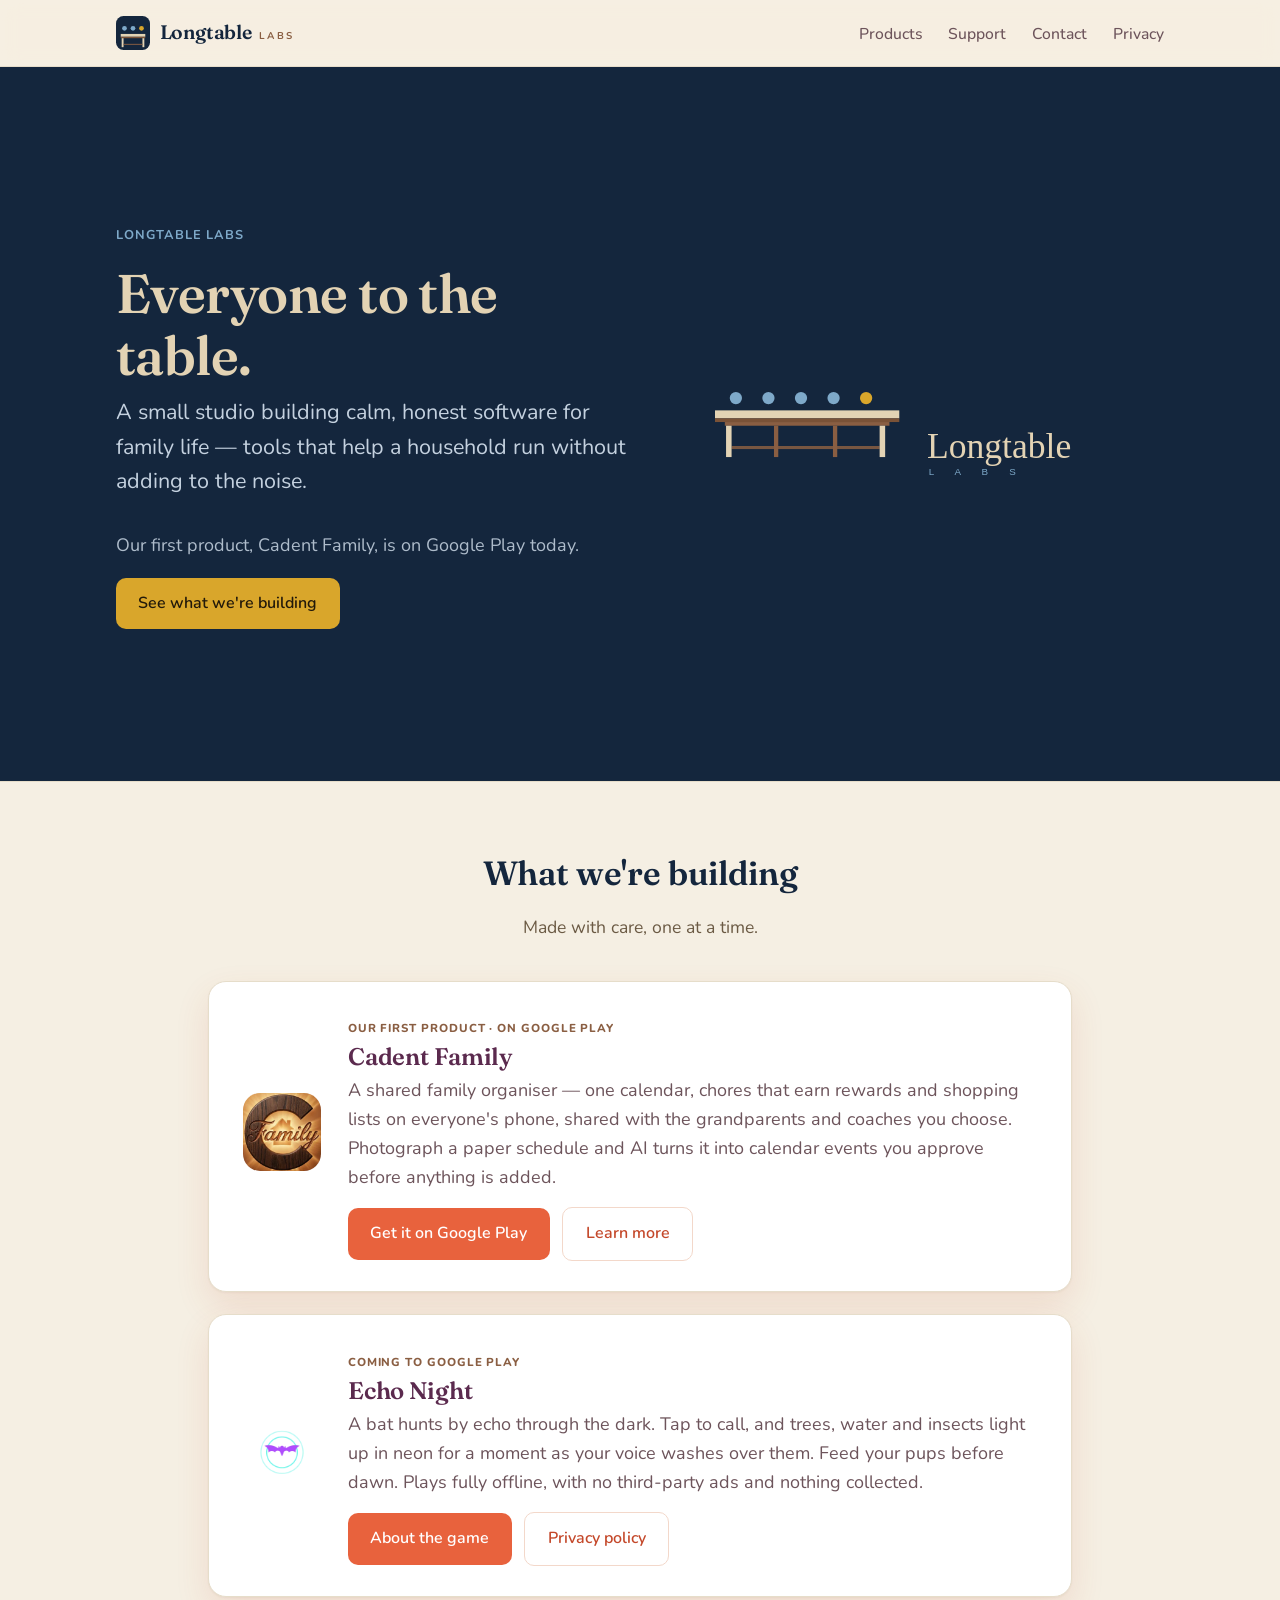
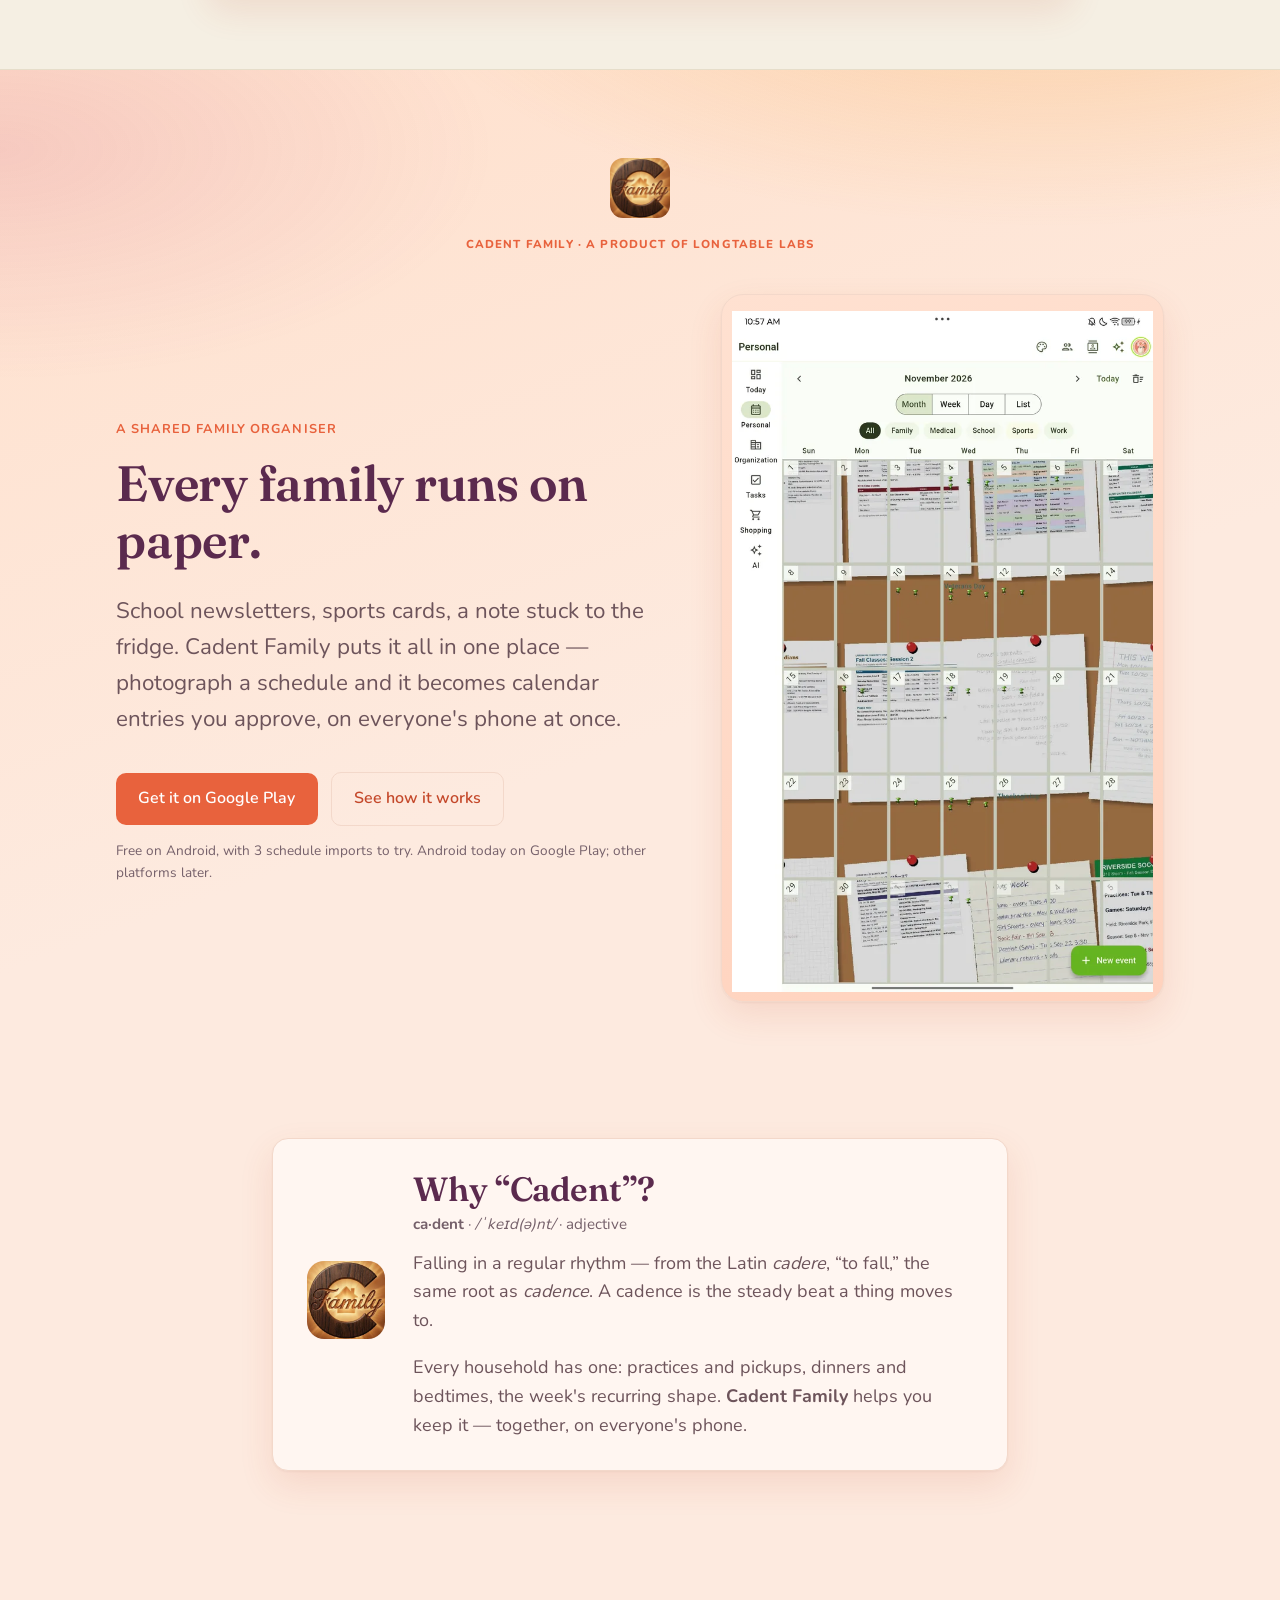
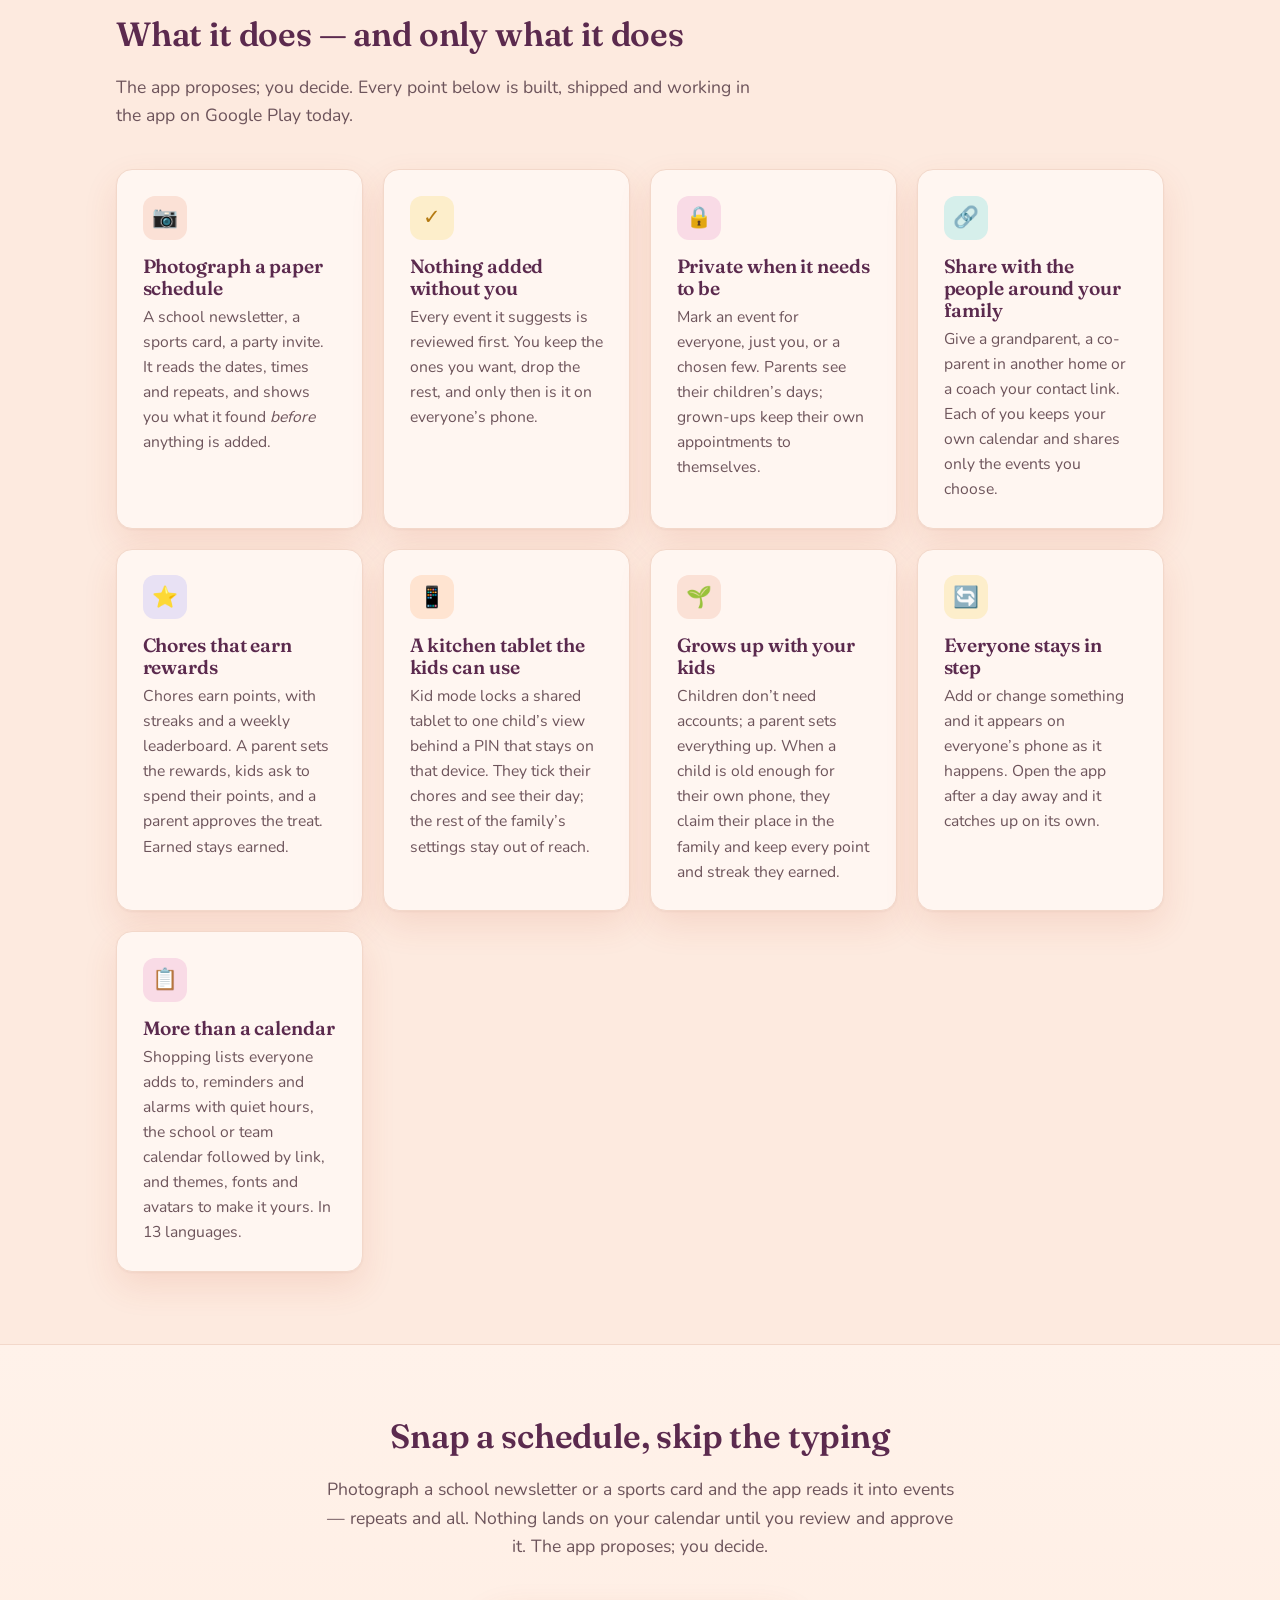
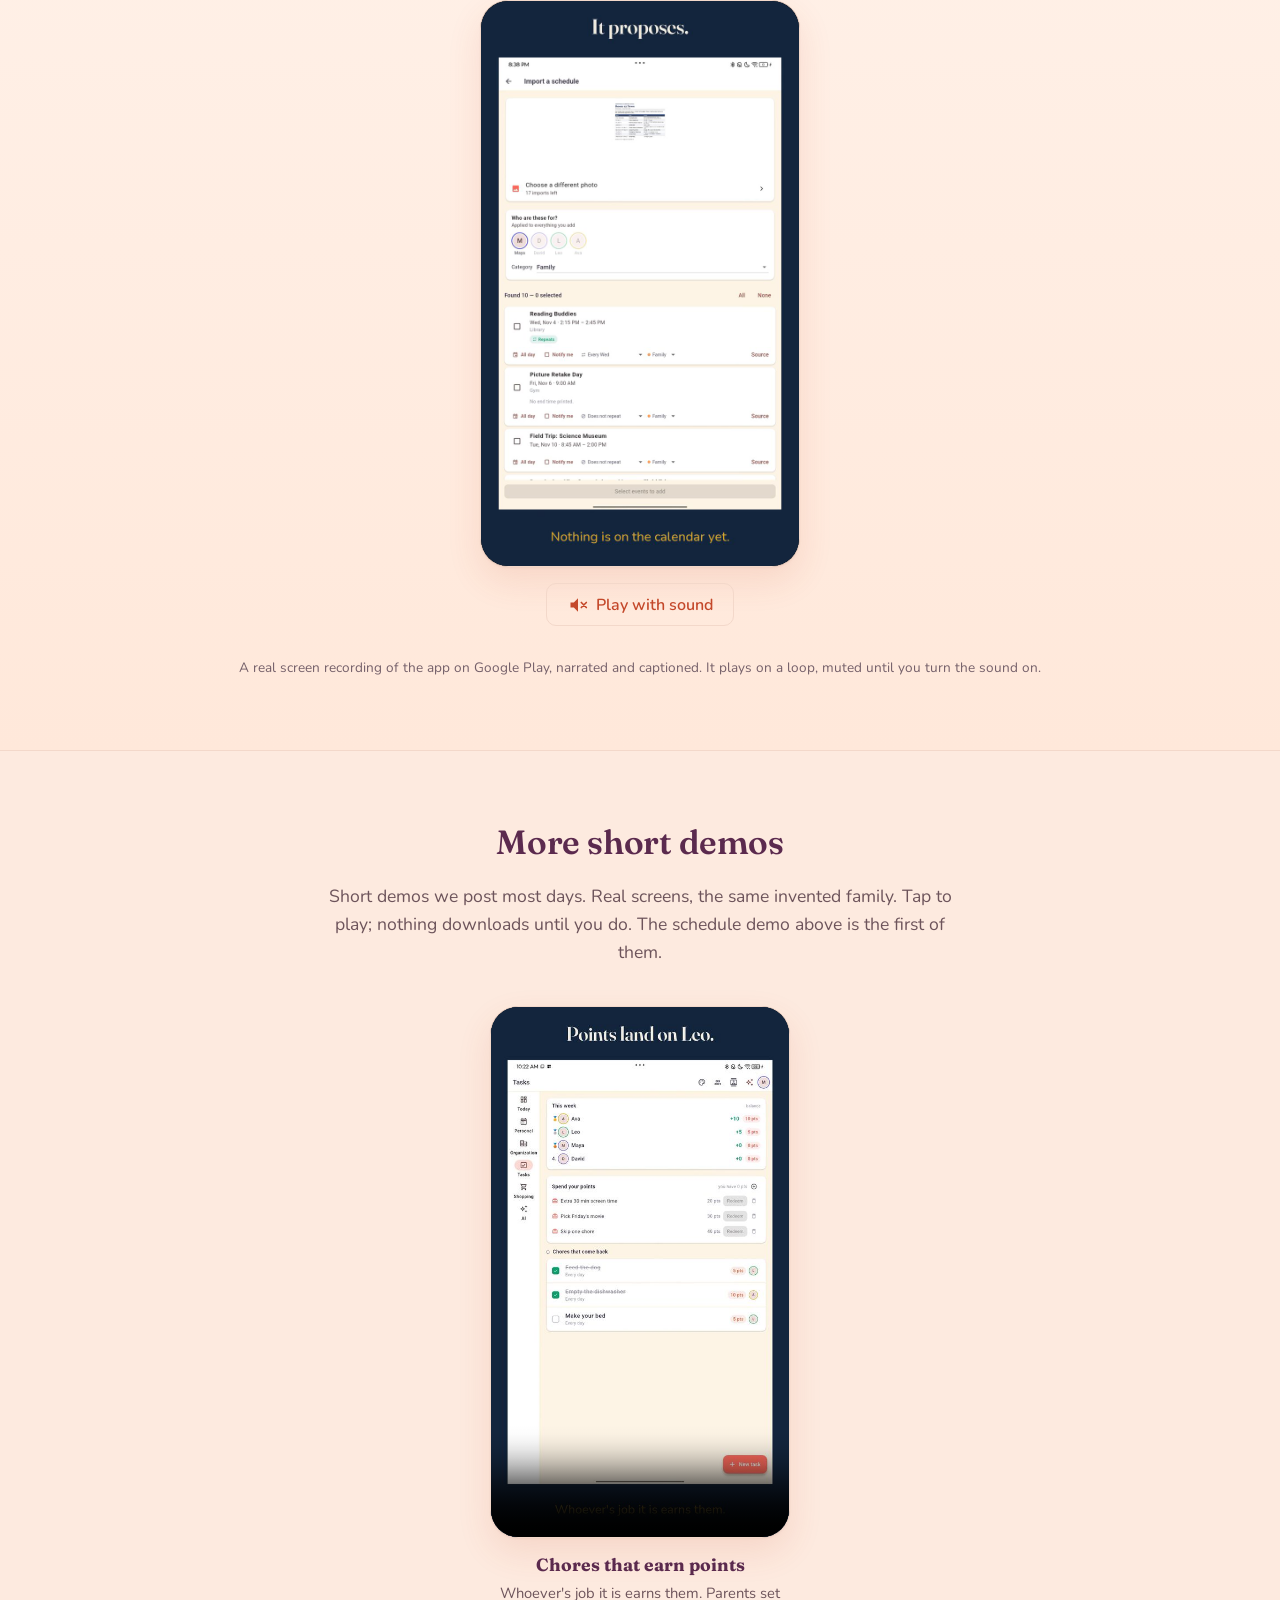
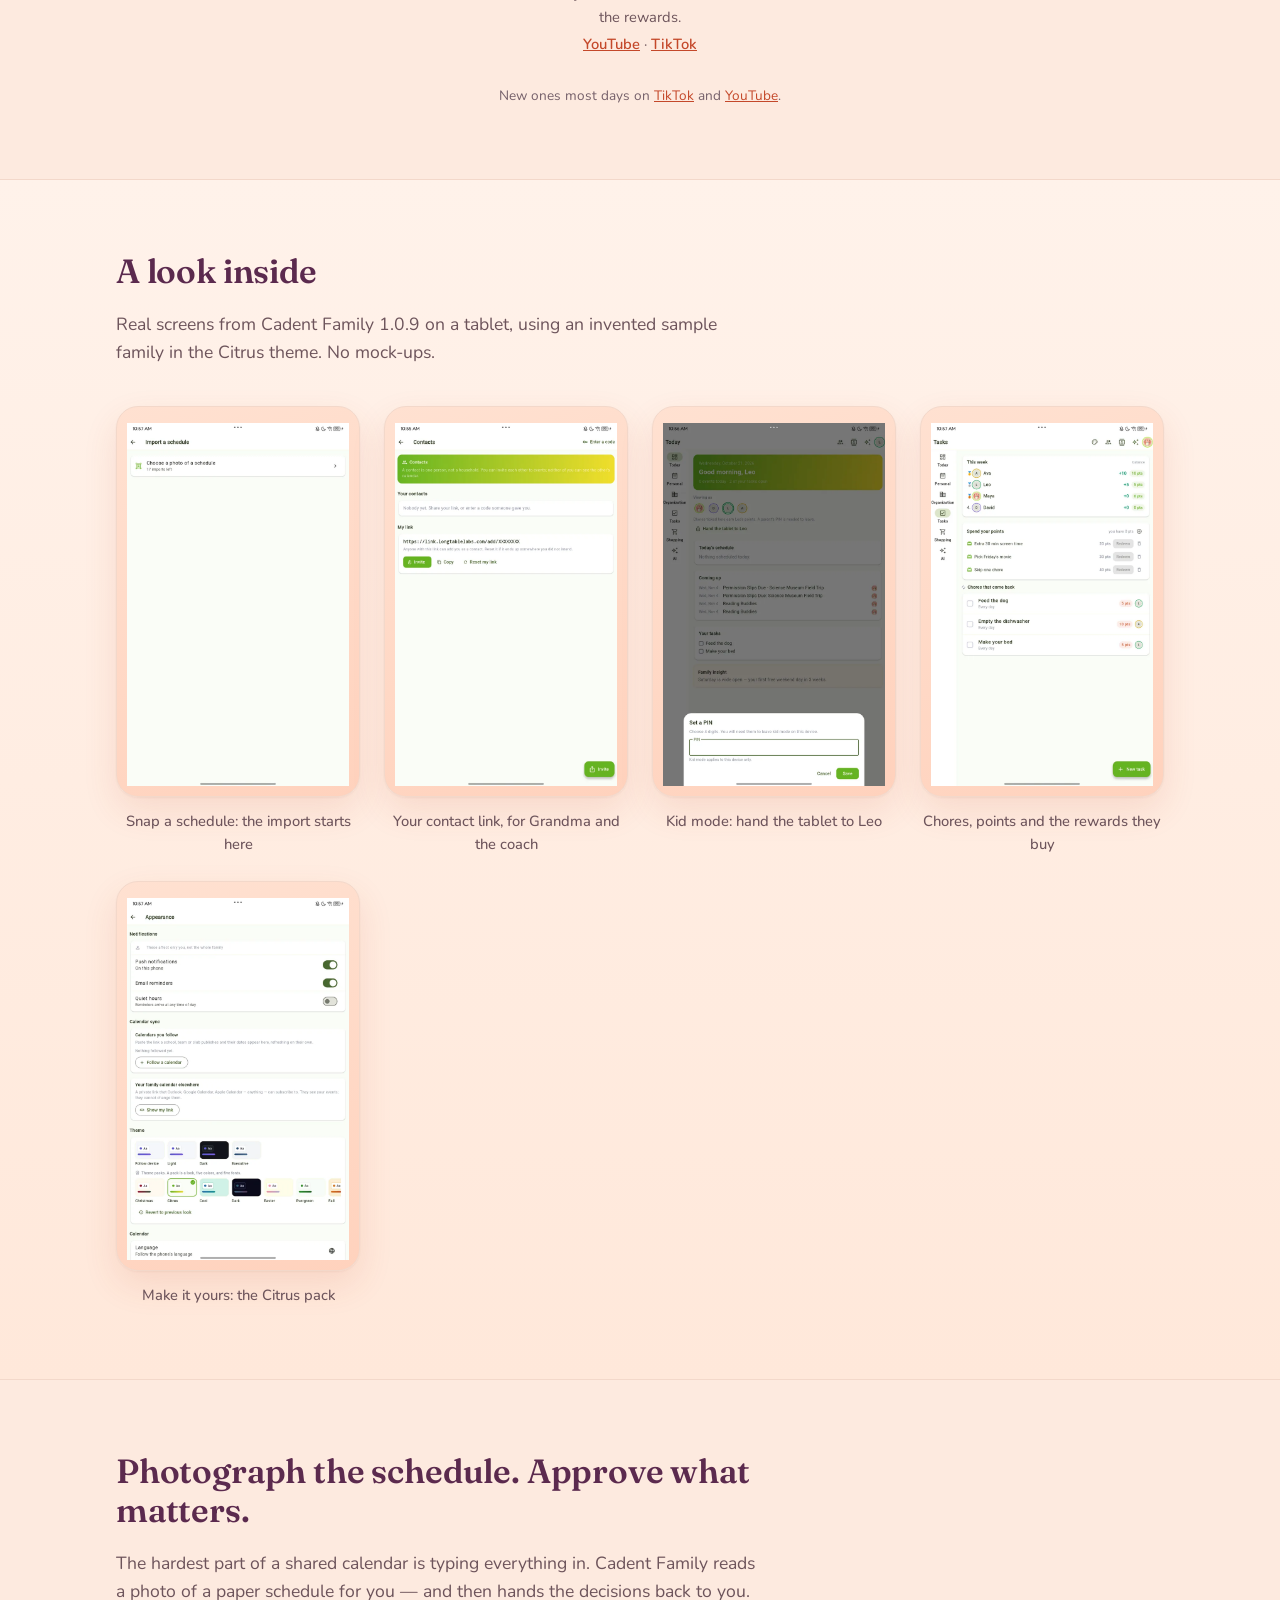
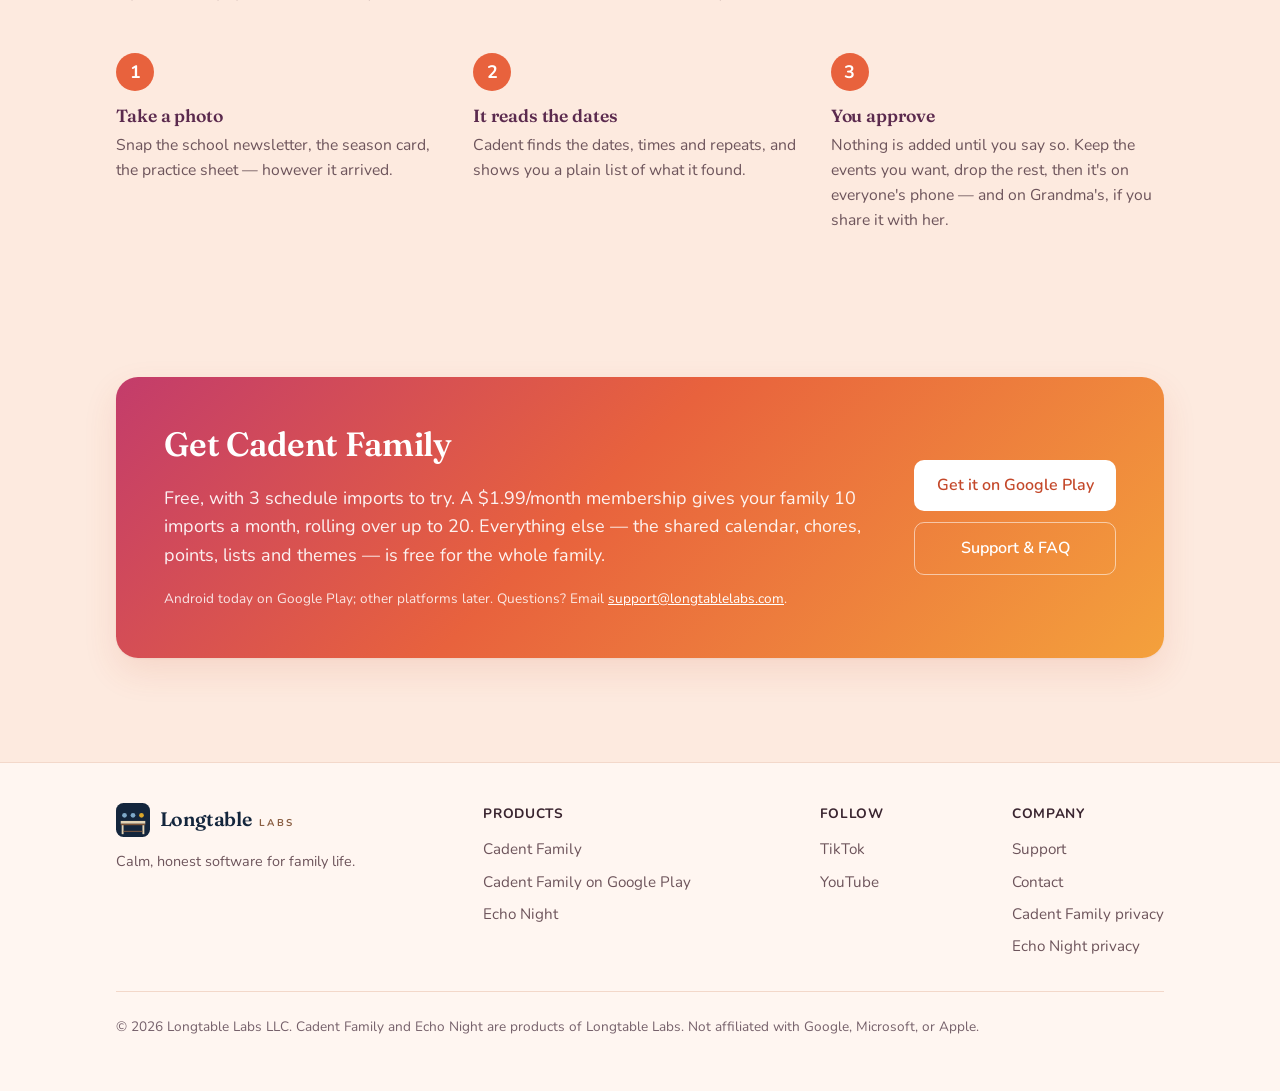
==== commit f0427cfa: "Screenshots: Cadent Family 1.0.9 on the tablet replaces the August set Six captures from Science Off" ====
--- a/index.html
+++ b/index.html
@@ -144,7 +144,7 @@
         <div class="shot" aria-hidden="false">
           <figure>
             <div class="frame">
-              <picture><source srcset="assets/screenshots/month-view.webp" type="image/webp"><img width="1080" height="2400" fetchpriority="high" src="assets/screenshots/month-view.png" alt="Cadent Family month calendar on a phone, showing colour-coded events for a sample family across the weeks of a month" onerror="this.parentElement.style.display='none';this.parentElement.nextElementSibling.style.display='block'"></picture>
+              <picture><source srcset="assets/screenshots/month-view.webp" type="image/webp"><img width="1200" height="1920" fetchpriority="high" src="assets/screenshots/month-view.png" alt="Cadent Family month view for November 2026 on a tablet: the sample family's events pinned as notes over a bulletin-board photo background" onerror="this.parentElement.style.display='none';this.parentElement.nextElementSibling.style.display='block'"></picture>
               <div class="placeholder" style="display:none">Month view
                 <span>real app screenshot — added before launch</span>
               </div>
@@ -288,56 +288,56 @@
     </section>
 
     <!-- SCREENSHOTS -->
-    <section class="section-tint">
+    <section class="section-tint" id="inside">
       <div class="wrap">
         <div class="section-head">
           <h2>A look inside</h2>
-          <p>Real screens from the app, using an invented sample family. No mock-ups.</p>
+          <p>Real screens from Cadent Family 1.0.9 on a tablet, using an invented sample family in the Citrus theme. No mock-ups.</p>
         </div>
         <div class="shots">
           <div class="shot">
             <figure>
               <div class="frame">
-                <picture><source srcset="assets/screenshots/import-review.webp" type="image/webp"><img loading="lazy" width="1080" height="2400" src="assets/screenshots/import-review.png" alt="The schedule-import review list: events read from a photographed sports card, each with a checkbox to approve before it is added to the calendar" onerror="this.parentElement.style.display='none';this.parentElement.nextElementSibling.style.display='flex'"></picture>
+                <picture><source srcset="assets/screenshots/import-review.webp" type="image/webp"><img loading="lazy" width="1200" height="1920" src="assets/screenshots/import-review.png" alt="The Import a schedule screen: a Choose a photo of a schedule button with the family's remaining imports count underneath" onerror="this.parentElement.style.display='none';this.parentElement.nextElementSibling.style.display='flex'"></picture>
                 <div class="placeholder" style="display:none;flex-direction:column">Import review<span>added before launch</span></div>
               </div>
-              <figcaption>Review what the photo found, mid-approval</figcaption>
+              <figcaption>Snap a schedule: the import starts here</figcaption>
             </figure>
           </div>
           <div class="shot">
             <figure>
               <div class="frame">
-                <picture><source srcset="assets/screenshots/week-view.webp" type="image/webp"><img loading="lazy" width="1080" height="2400" src="assets/screenshots/week-view.png" alt="Week view of the calendar with several family members' events colour-coded across the days" onerror="this.parentElement.style.display='none';this.parentElement.nextElementSibling.style.display='flex'"></picture>
+                <picture><source srcset="assets/screenshots/week-view.webp" type="image/webp"><img loading="lazy" width="1200" height="1920" src="assets/screenshots/week-view.png" alt="The Contacts screen: an explainer card, an empty Your contacts list, and the My link card with Invite, Copy and Reset my link buttons" onerror="this.parentElement.style.display='none';this.parentElement.nextElementSibling.style.display='flex'"></picture>
                 <div class="placeholder" style="display:none;flex-direction:column">Week view<span>added before launch</span></div>
               </div>
-              <figcaption>Everyone's week, colour-coded</figcaption>
+              <figcaption>Your contact link, for Grandma and the coach</figcaption>
             </figure>
           </div>
           <div class="shot">
             <figure>
               <div class="frame">
-                <picture><source srcset="assets/screenshots/privacy-picker.webp" type="image/webp"><img loading="lazy" width="1080" height="2400" src="assets/screenshots/privacy-picker.png" alt="The who-can-see-this picker on an event, letting you choose everyone, just yourself, or a chosen list of family members" onerror="this.parentElement.style.display='none';this.parentElement.nextElementSibling.style.display='flex'"></picture>
+                <picture><source srcset="assets/screenshots/privacy-picker.webp" type="image/webp"><img loading="lazy" width="1200" height="1920" src="assets/screenshots/privacy-picker.png" alt="The Today screen viewing as Leo, with a note that a parent's PIN is needed to leave, and the Set a PIN sheet open" onerror="this.parentElement.style.display='none';this.parentElement.nextElementSibling.style.display='flex'"></picture>
                 <div class="placeholder" style="display:none;flex-direction:column">Privacy picker<span>added before launch</span></div>
               </div>
-              <figcaption>Choose who can see each event</figcaption>
+              <figcaption>Kid mode: hand the tablet to Leo</figcaption>
             </figure>
           </div>
           <div class="shot">
             <figure>
               <div class="frame">
-                <picture><source srcset="assets/screenshots/today-view.webp" type="image/webp"><img loading="lazy" width="1080" height="2400" src="assets/screenshots/today-view.png" alt="The Today screen with a friendly greeting and the sample family's upcoming events for the day" onerror="this.parentElement.style.display='none';this.parentElement.nextElementSibling.style.display='flex'"></picture>
+                <picture><source srcset="assets/screenshots/today-view.webp" type="image/webp"><img loading="lazy" width="1200" height="1920" src="assets/screenshots/today-view.png" alt="The Tasks tab: this week's standings with each member's points balance, a Spend your points card with three rewards, and three daily chores with their points and assignees" onerror="this.parentElement.style.display='none';this.parentElement.nextElementSibling.style.display='flex'"></picture>
                 <div class="placeholder" style="display:none;flex-direction:column">Today<span>added before launch</span></div>
               </div>
-              <figcaption>Today, at a glance</figcaption>
+              <figcaption>Chores, points and the rewards they buy</figcaption>
             </figure>
           </div>
           <div class="shot">
             <figure>
               <div class="frame">
-                <picture><source srcset="assets/screenshots/theme-packs.webp" type="image/webp"><img loading="lazy" width="1080" height="2400" src="assets/screenshots/theme-packs.png" alt="The theme gallery: light and dark looks above a shelf of theme packs, each card previewing the colours of that pack" onerror="this.parentElement.style.display='none';this.parentElement.nextElementSibling.style.display='flex'"></picture>
+                <picture><source srcset="assets/screenshots/theme-packs.webp" type="image/webp"><img loading="lazy" width="1200" height="1920" src="assets/screenshots/theme-packs.png" alt="The Appearance screen: notification toggles, calendar sync options, and the theme grid with the Citrus pack selected" onerror="this.parentElement.style.display='none';this.parentElement.nextElementSibling.style.display='flex'"></picture>
                 <div class="placeholder" style="display:none;flex-direction:column">Themes<span>added before launch</span></div>
               </div>
-              <figcaption>Dress it in a look the whole family sees</figcaption>
+              <figcaption>Make it yours: the Citrus pack</figcaption>
             </figure>
           </div>
         </div>
--- a/styles.css
+++ b/styles.css
@@ -186,10 +186,10 @@
 .shots { display: grid; grid-template-columns: repeat(auto-fit, minmax(13rem, 1fr)); gap: 1.5rem; }
 .shot figure { margin: 0; }
 .shot .frame {
-  aspect-ratio: 9 / 19.5; border-radius: 26px; overflow: hidden;
+  aspect-ratio: 5 / 8; border-radius: 22px; overflow: hidden;
   background: linear-gradient(160deg, #ffe1d1, #ffd2bd);
   border: 1px solid var(--line); box-shadow: var(--shadow);
-  display: grid; place-items: center; text-align: center; padding: 1.5rem;
+  display: grid; place-items: center; text-align: center; padding: .6rem;
 }
 .shot .frame picture { display: contents; }
 .shot .frame img { width: 100%; height: 100%; object-fit: cover; display: block; }
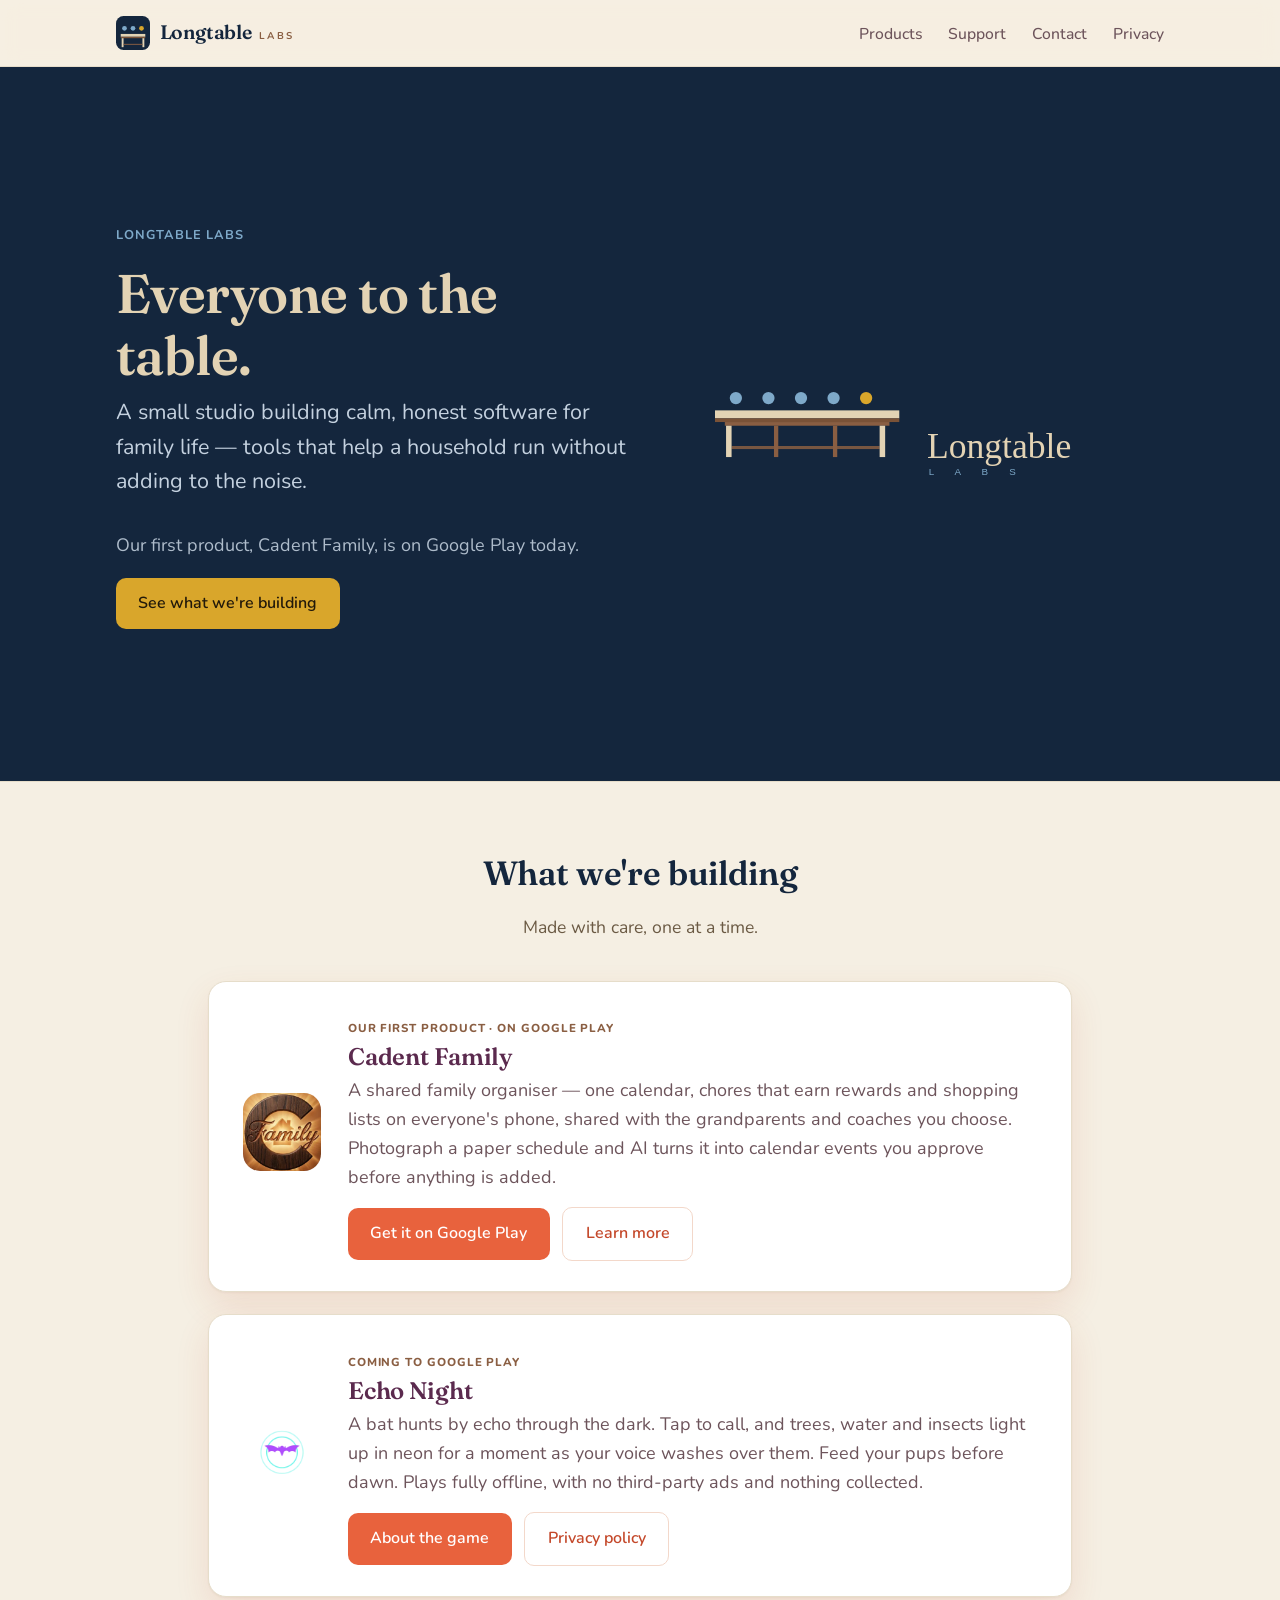
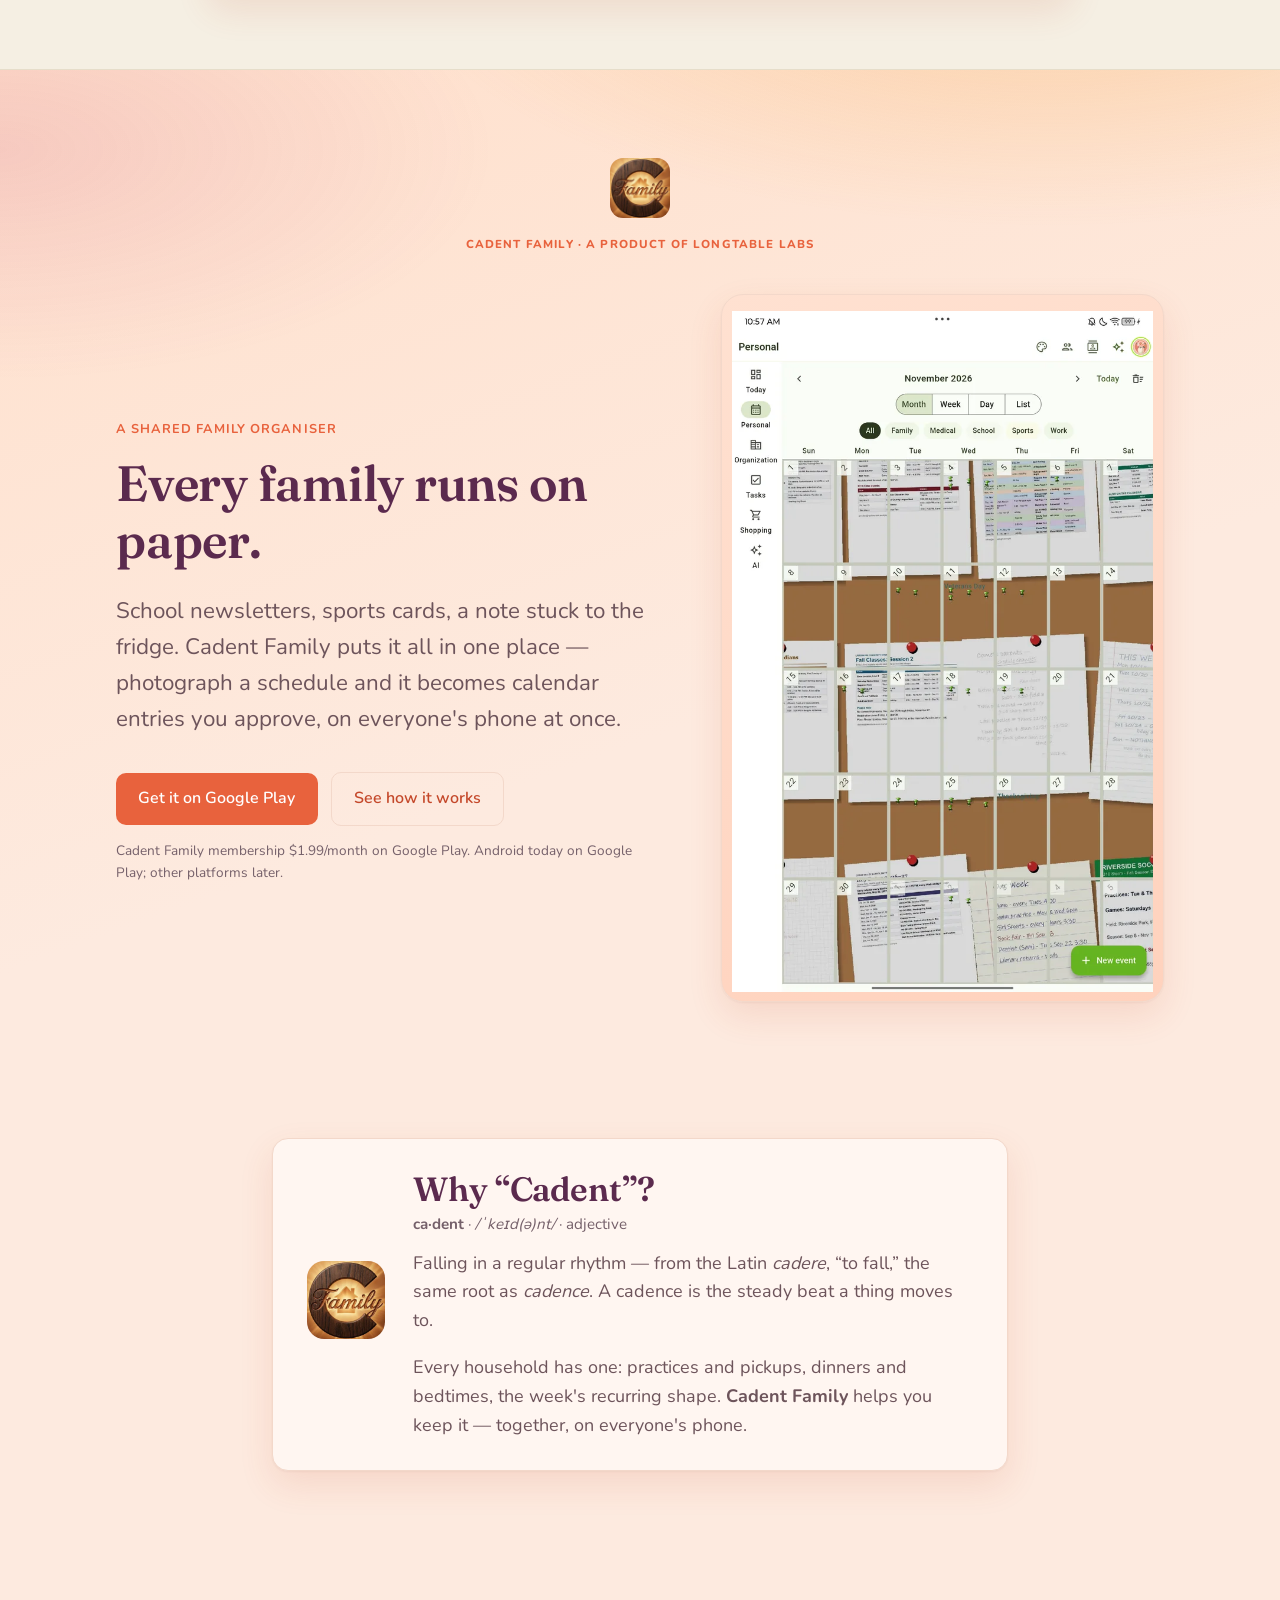
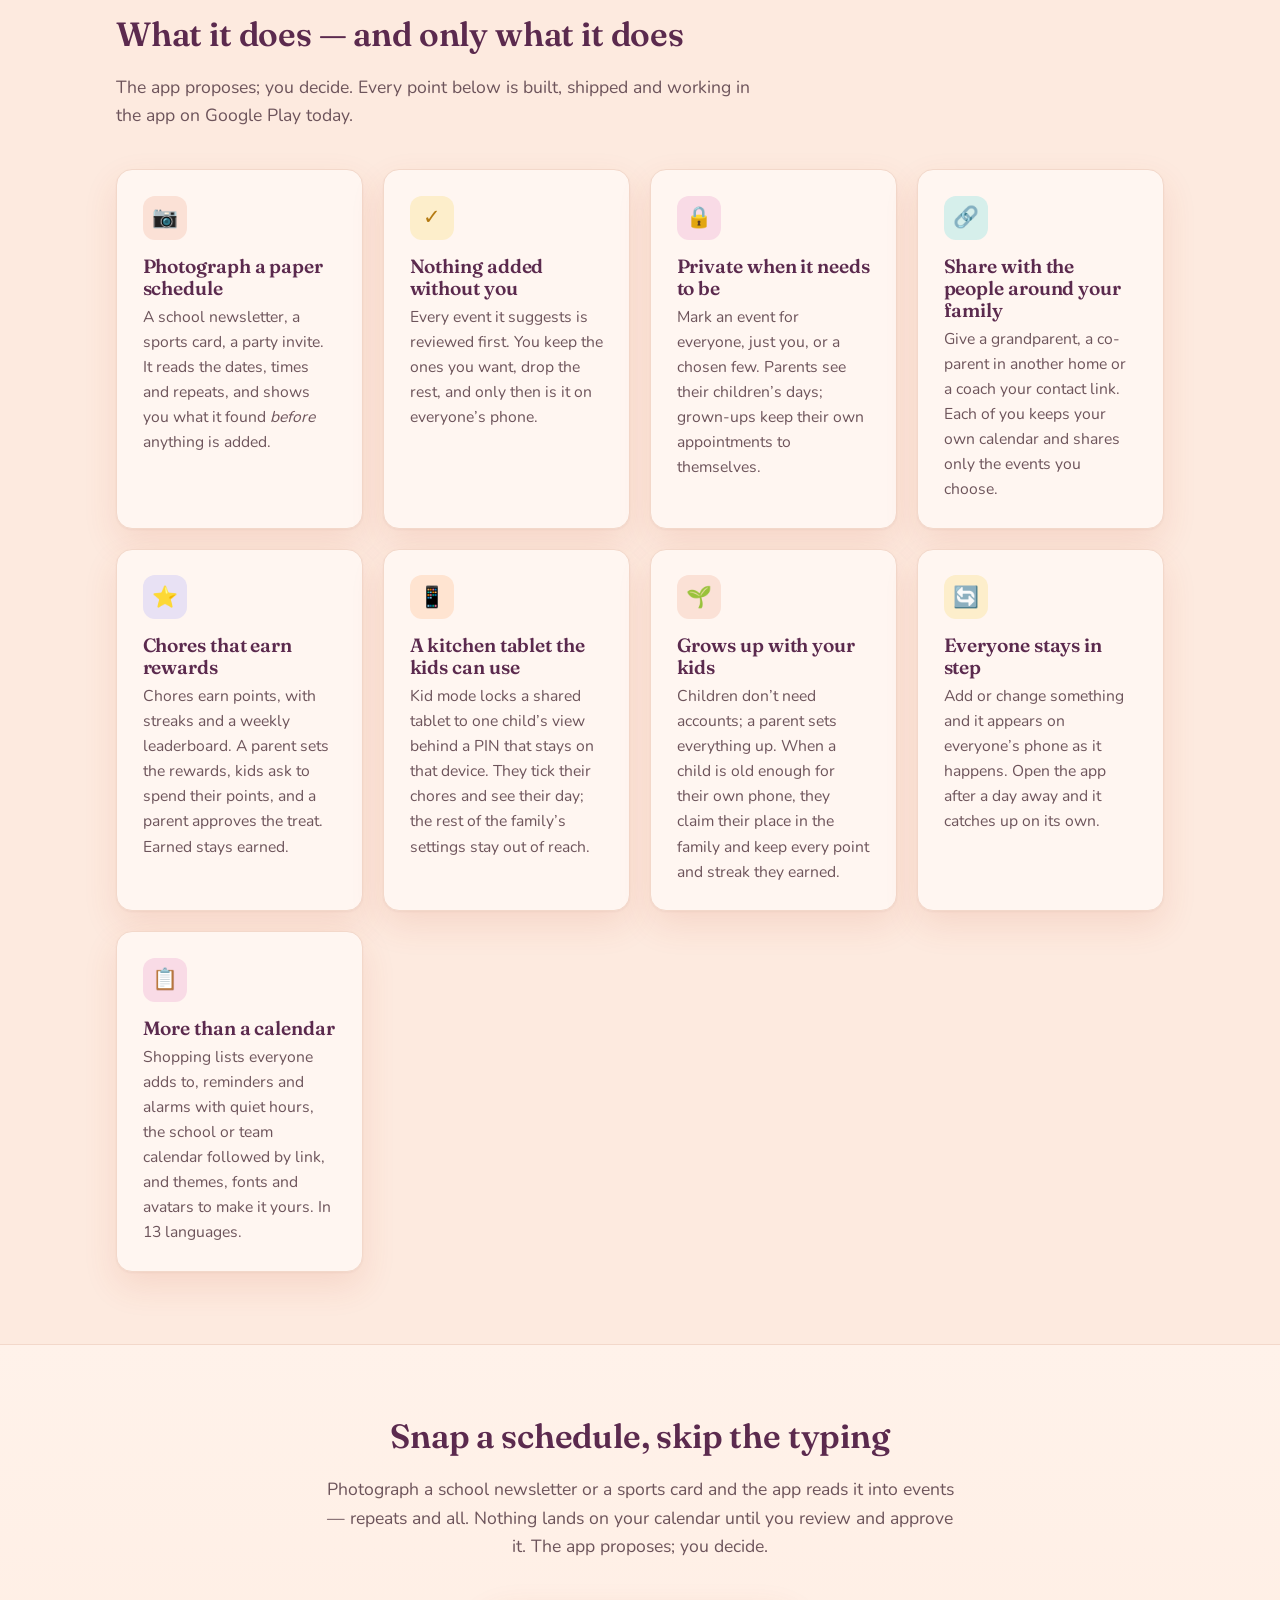
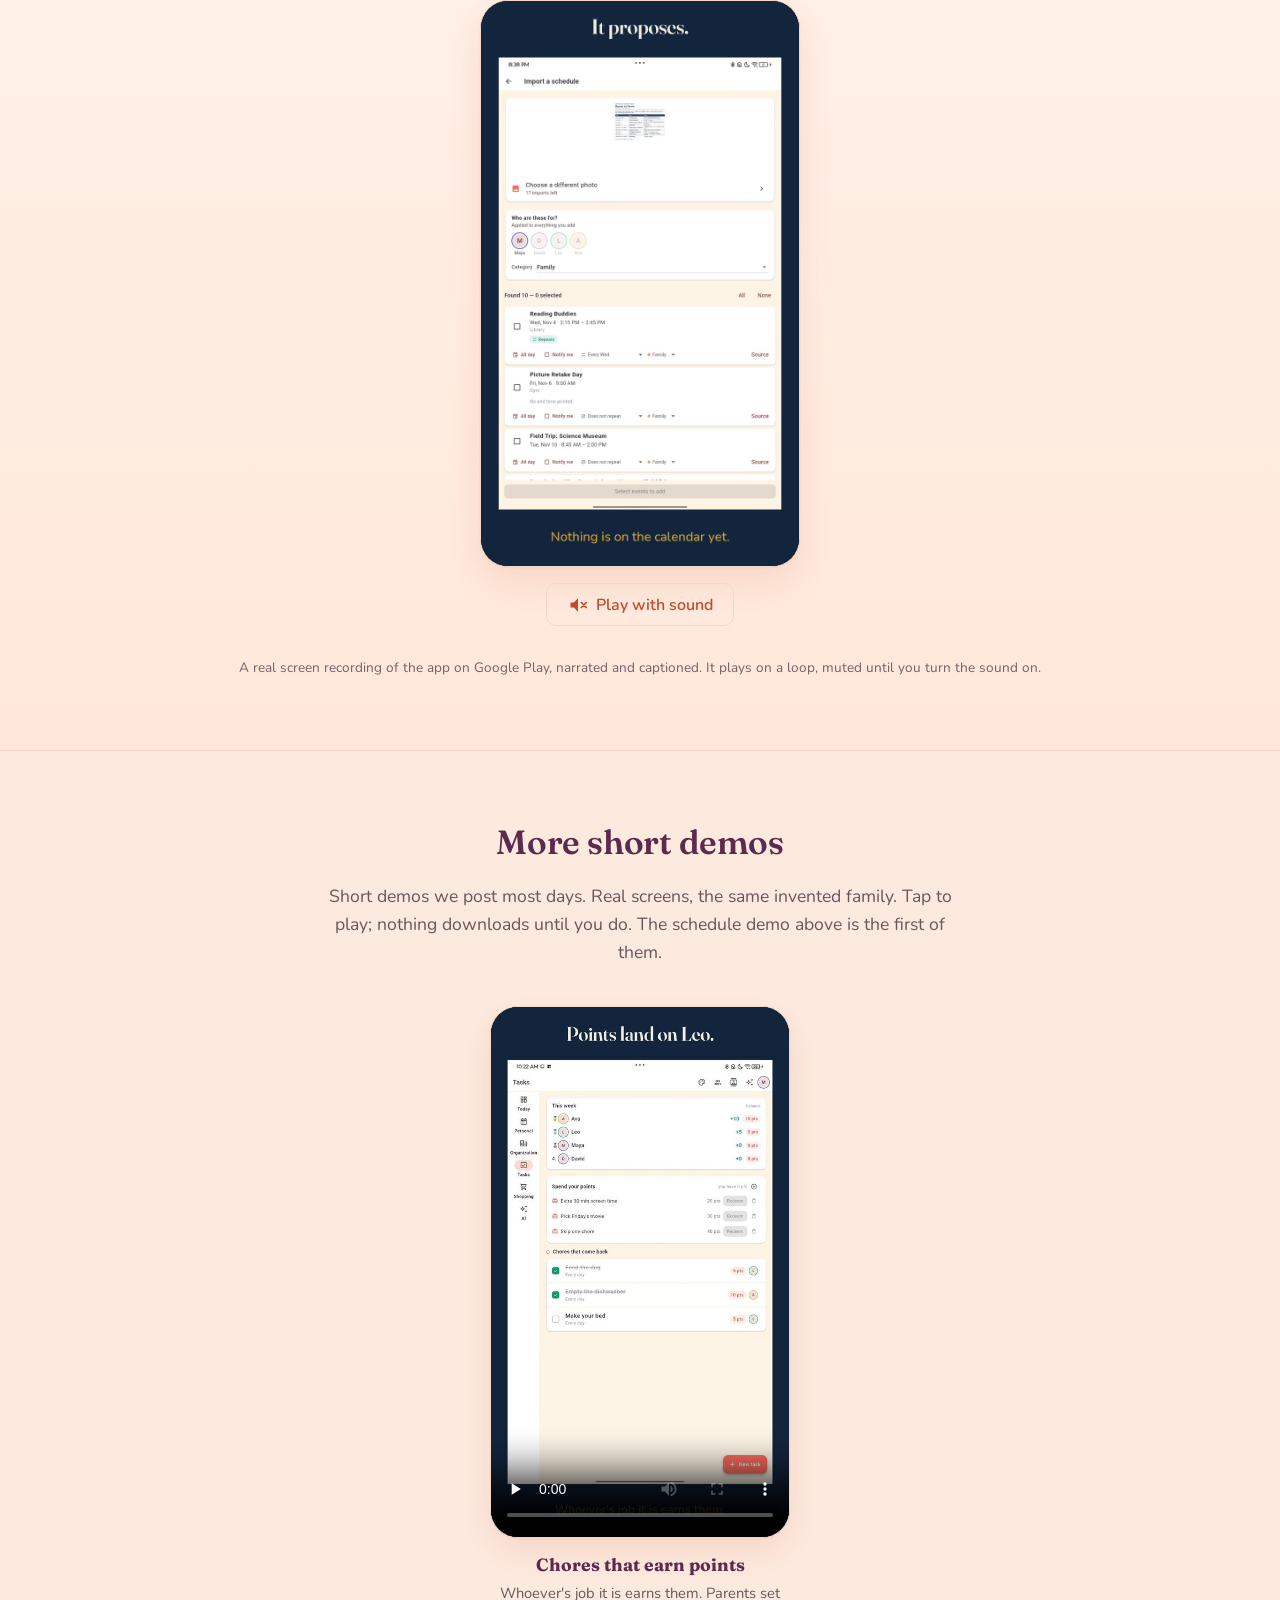
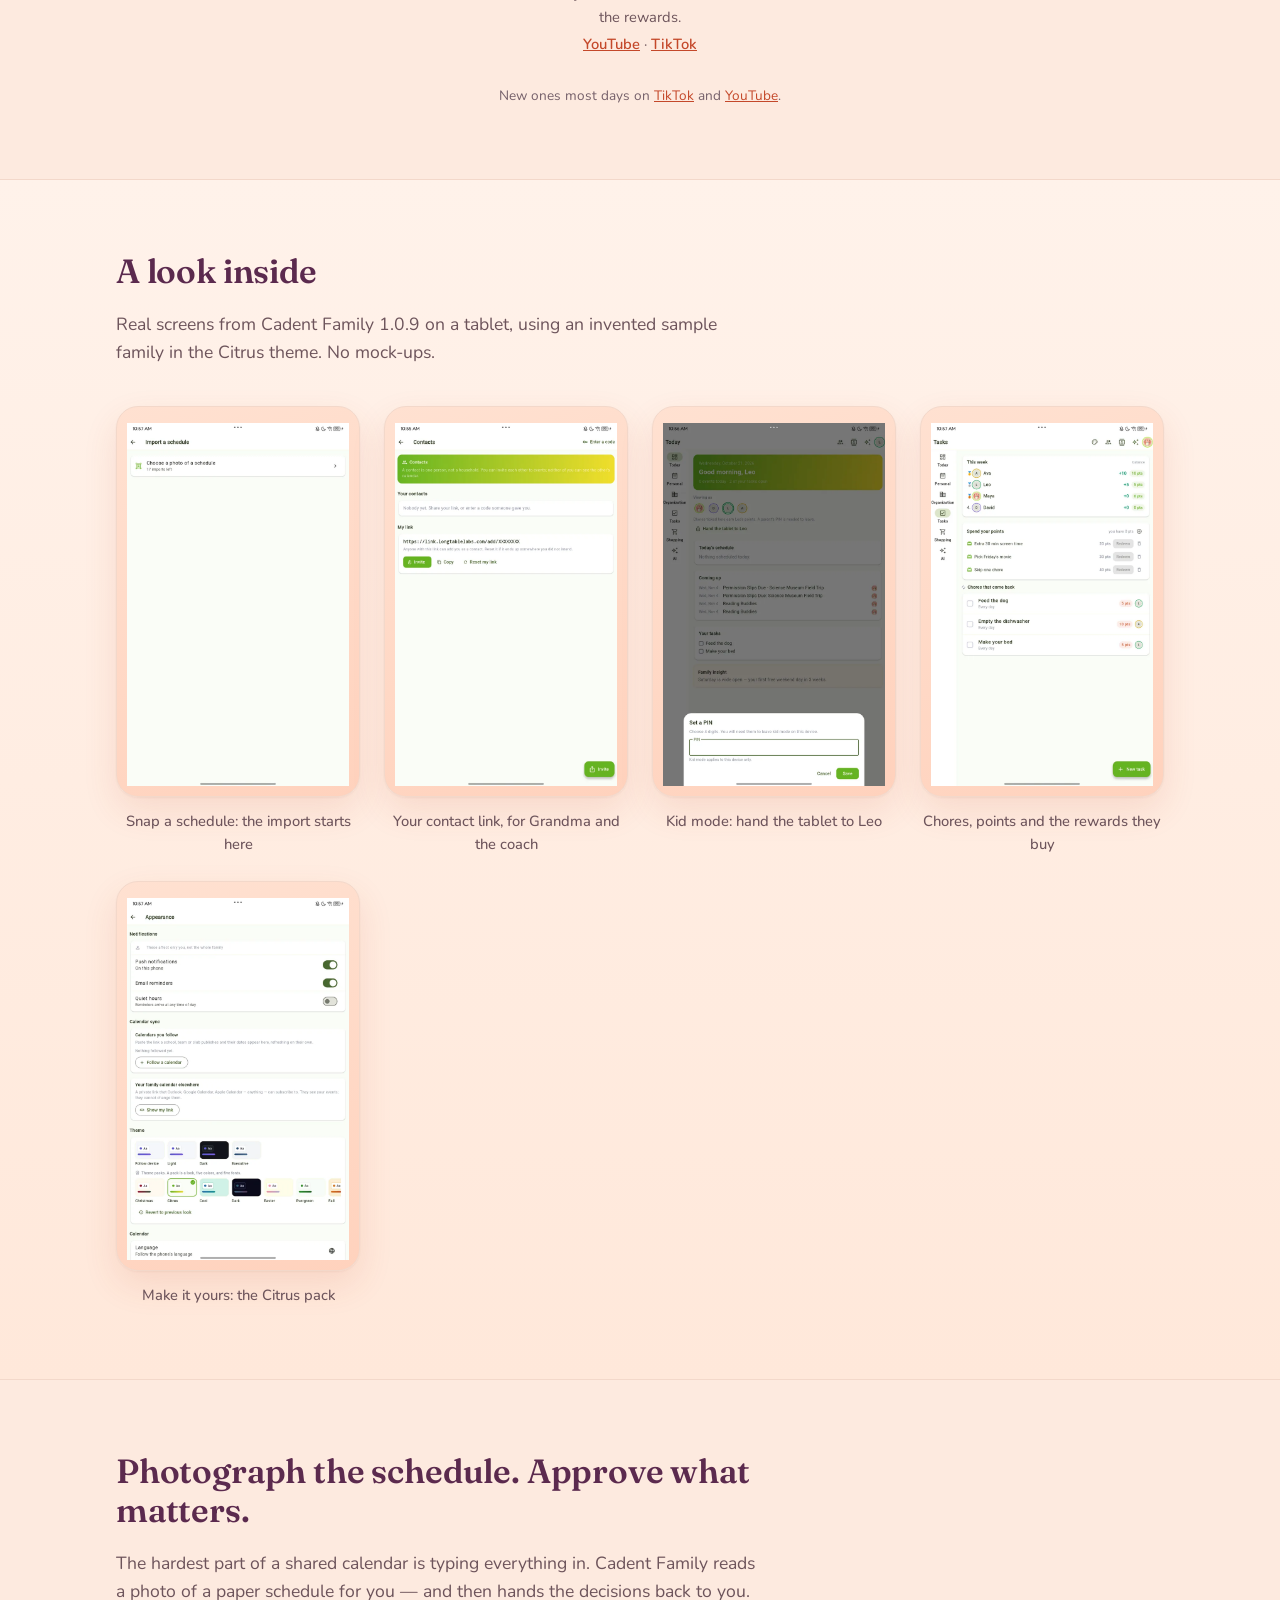
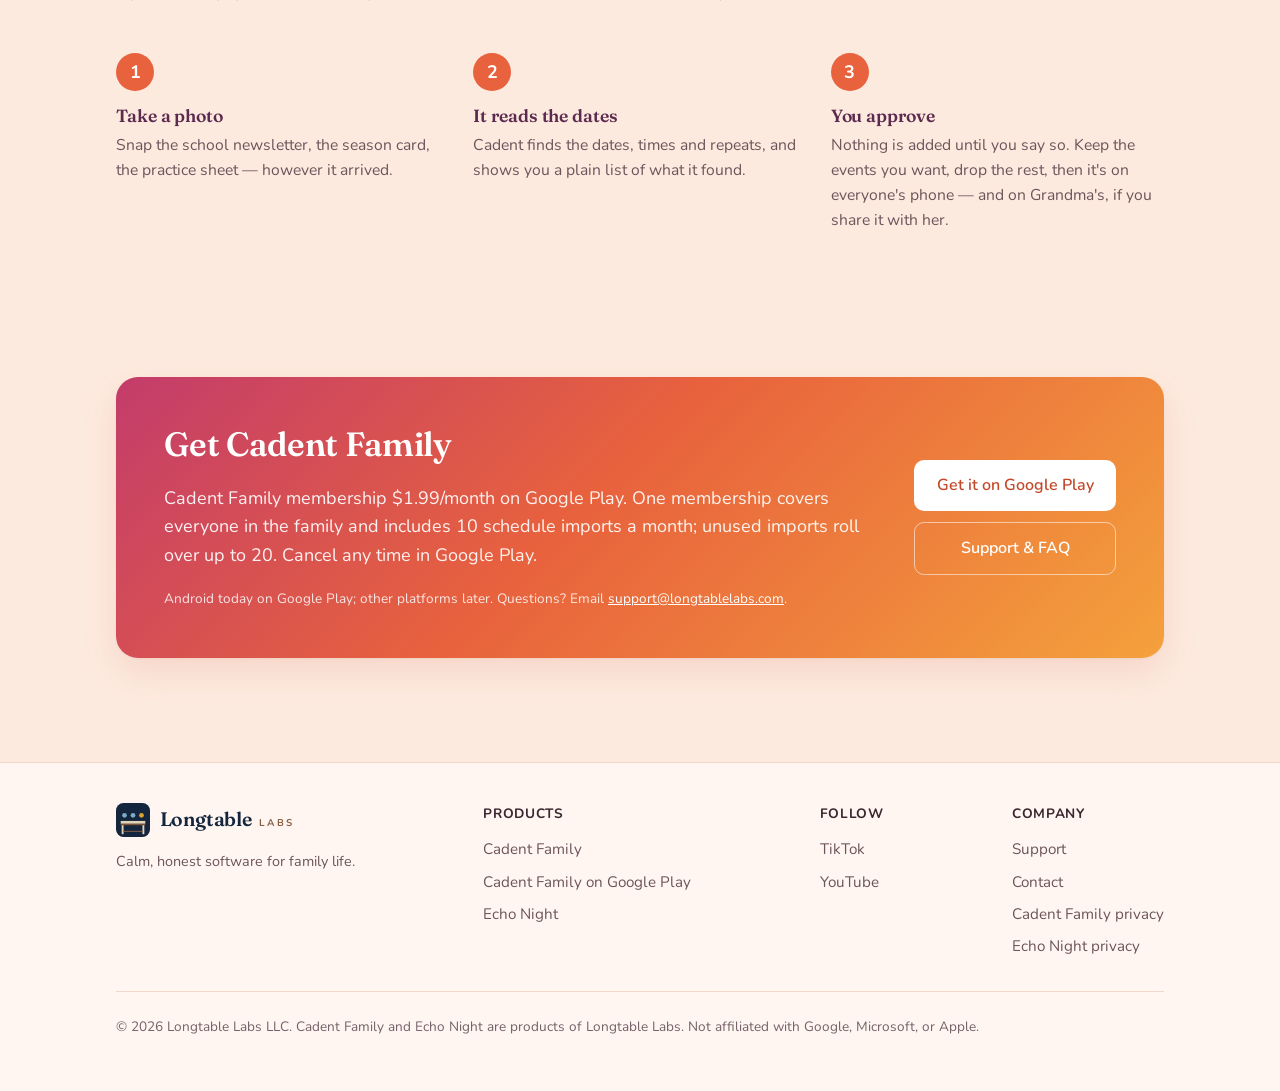
==== commit 278a93cf: "Pricing: 'Cadent Family membership $1.99/month on Google Play' Grant's final wording (2026-10-22). T" ====
--- a/index.html
+++ b/index.html
@@ -139,7 +139,7 @@
             <a class="btn" href="https://play.google.com/store/apps/details?id=com.longtablelabs.cadent" rel="noopener">Get it on Google Play</a>
             <a class="btn ghost" href="#how">See how it works</a>
           </div>
-          <p class="cta-note">Free on Android, with 3 schedule imports to try. Android today on Google Play; other platforms later.</p>
+          <p class="cta-note">Cadent Family membership $1.99/month on Google Play. Android today on Google Play; other platforms later.</p>
         </div>
         <div class="shot" aria-hidden="false">
           <figure>
@@ -380,9 +380,7 @@
         <div class="get-card">
           <div>
             <h2>Get Cadent Family</h2>
-            <p>Free, with 3 schedule imports to try. A $1.99/month membership gives your
-            family 10 imports a month, rolling over up to 20. Everything else &mdash; the shared
-            calendar, chores, points, lists and themes &mdash; is free for the whole family.</p>
+            <p>Cadent Family membership $1.99/month on Google Play. One membership covers everyone in the family and includes 10 schedule imports a month; unused imports roll over up to 20. Cancel any time in Google Play.</p>
             <p class="cta-note">Android today on Google Play; other platforms later.
             Questions? Email <a href="mailto:support@longtablelabs.com">support@longtablelabs.com</a>.</p>
           </div>
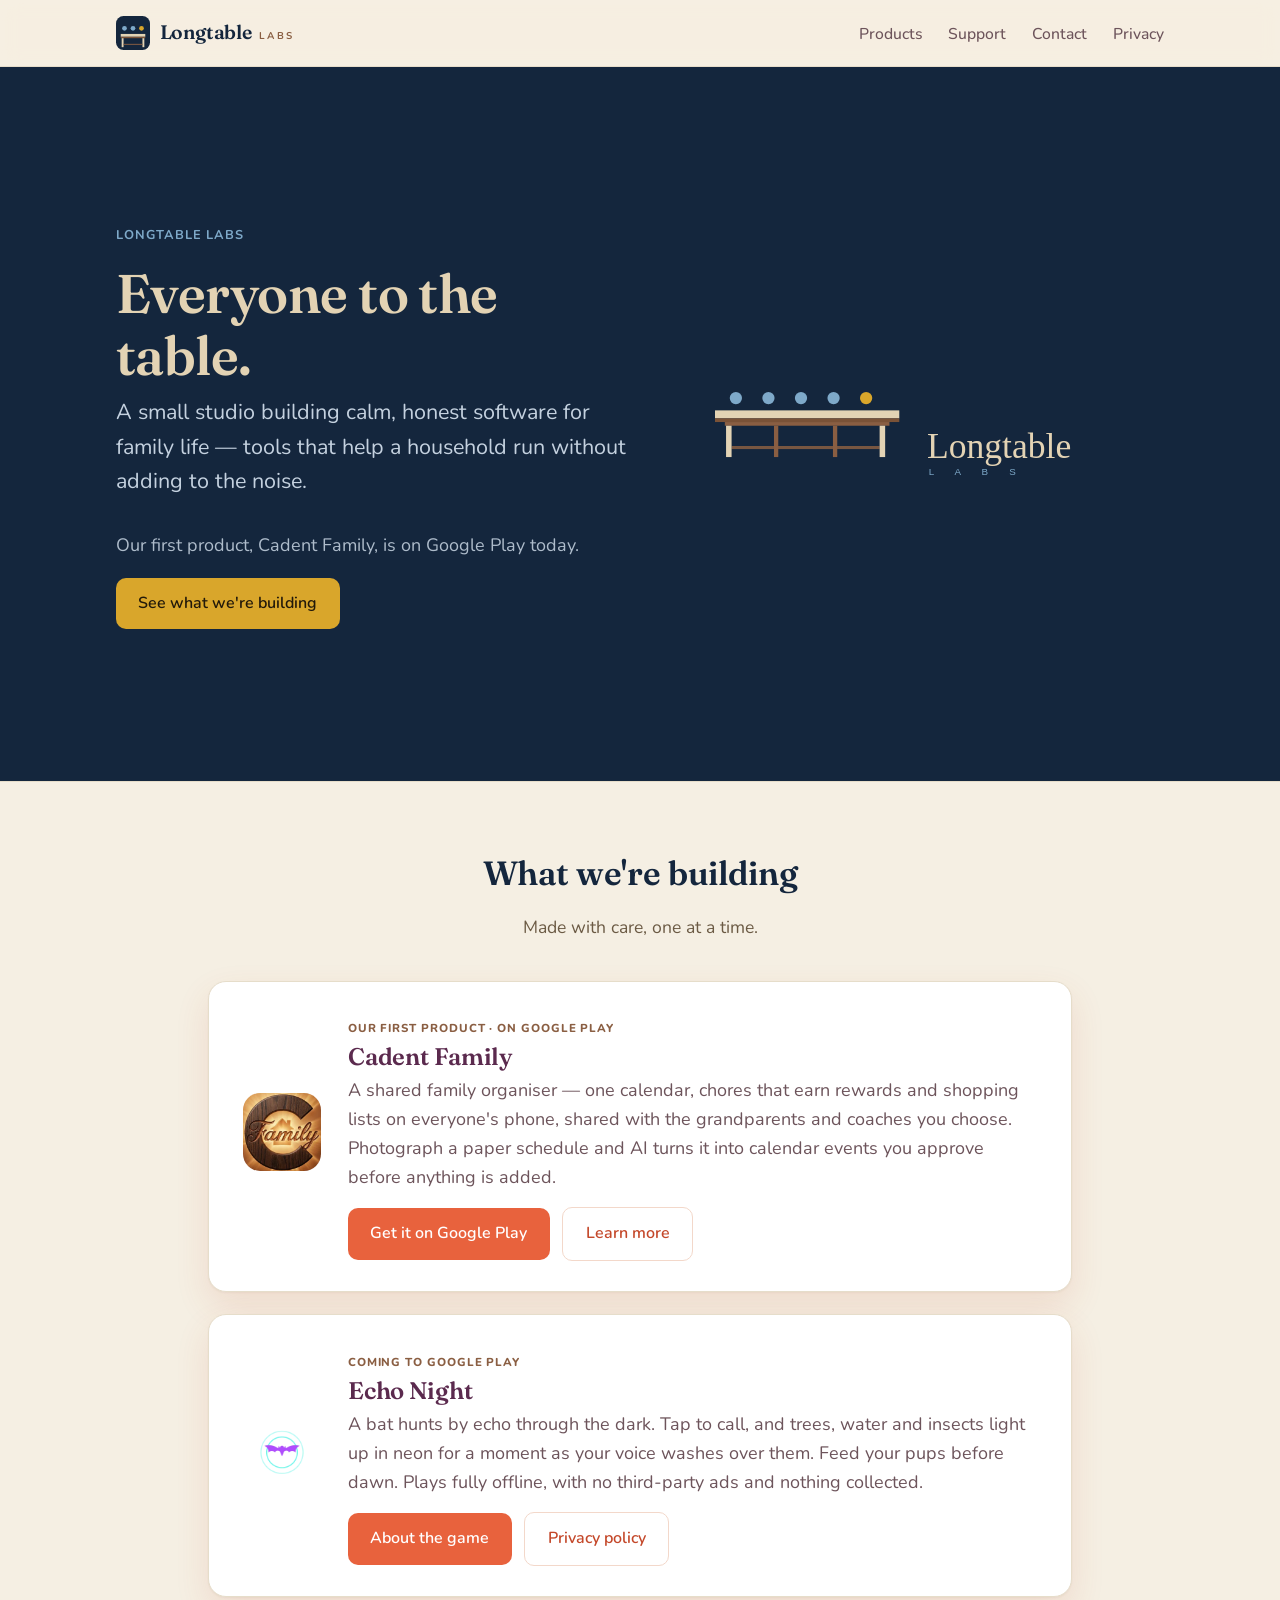
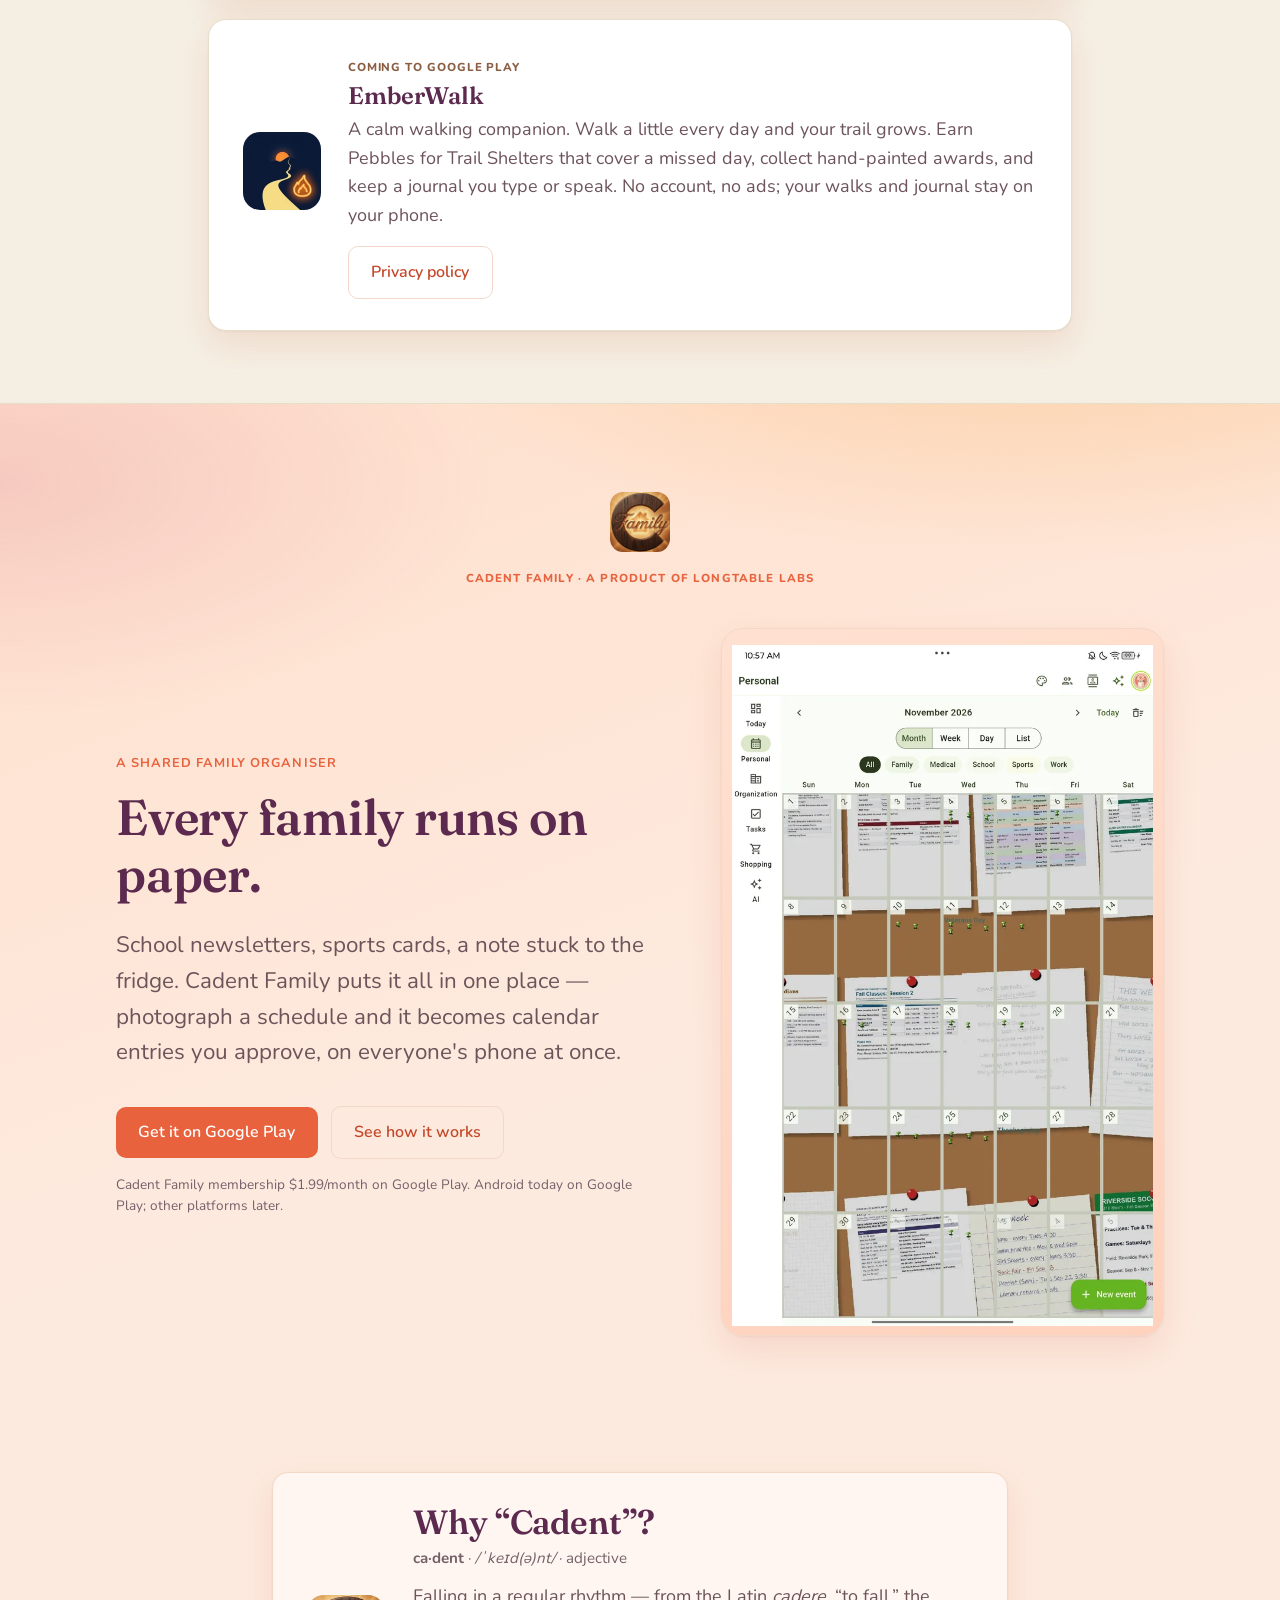
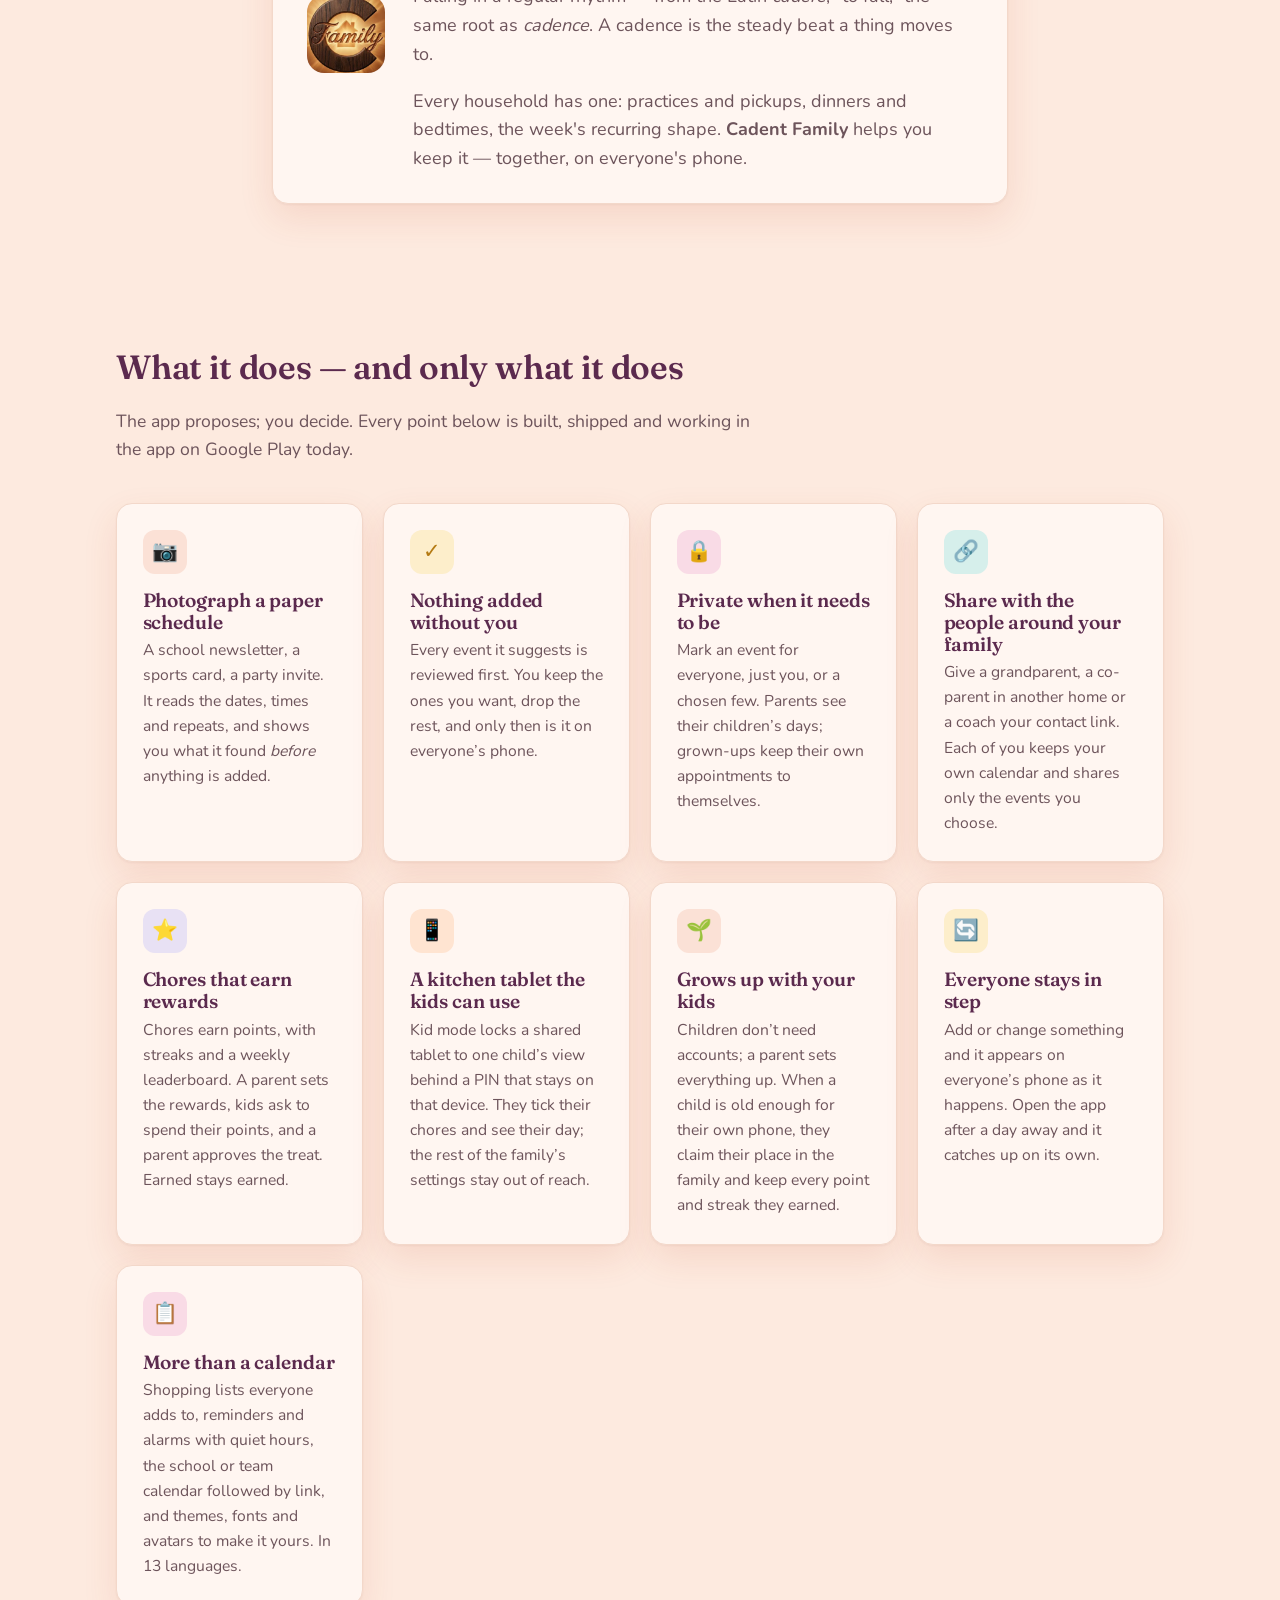
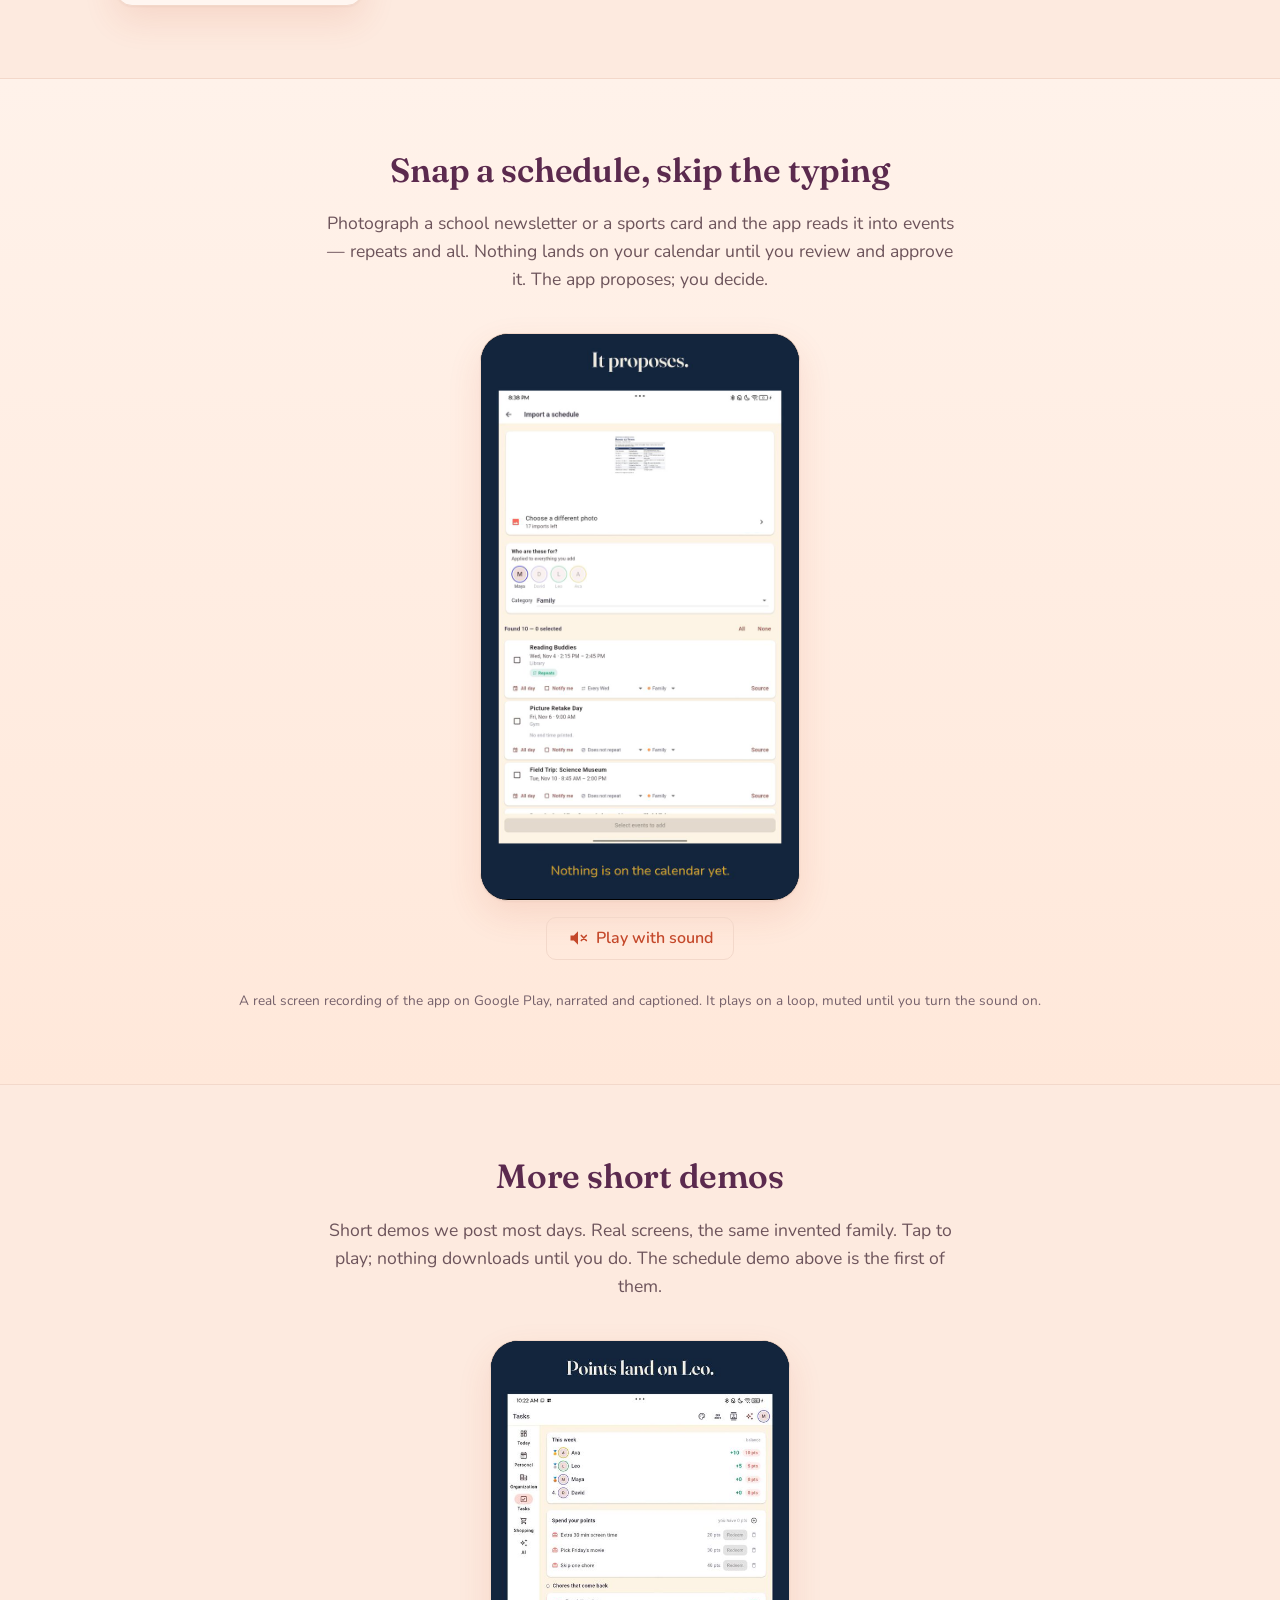
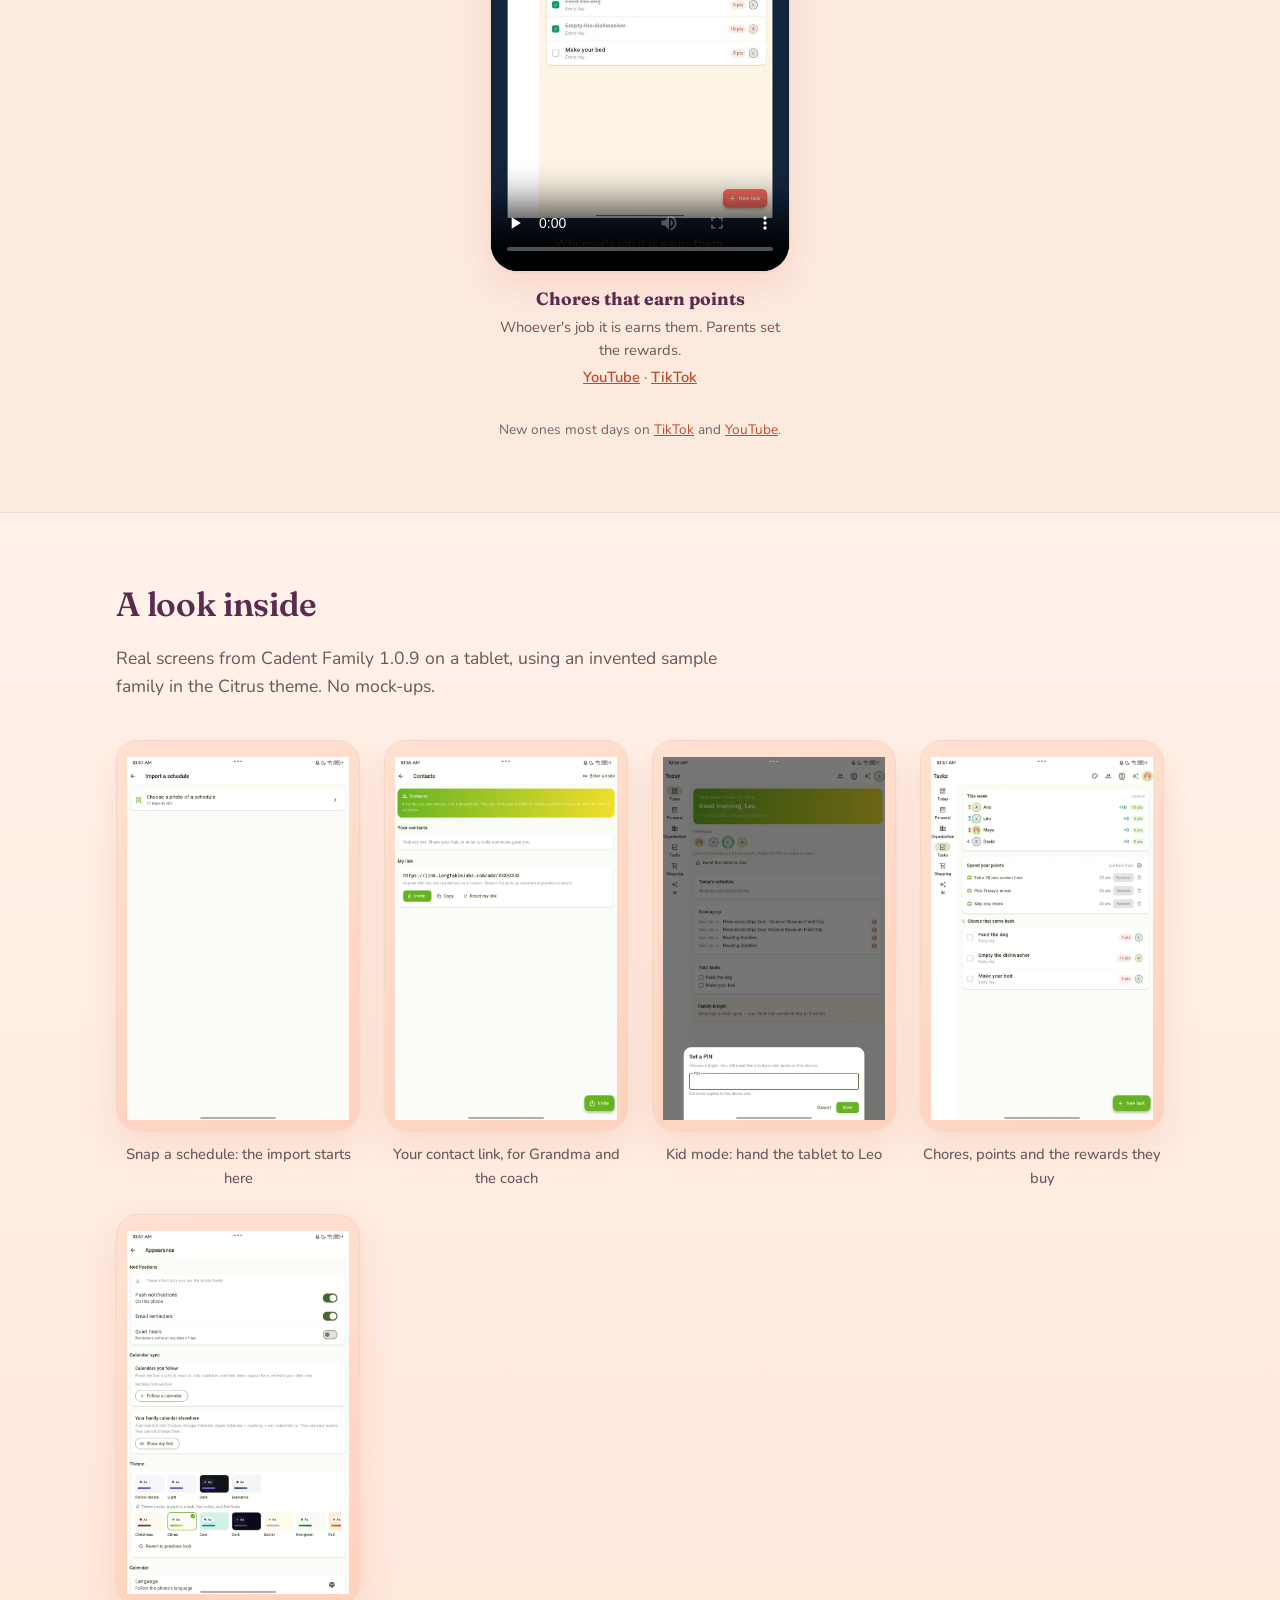
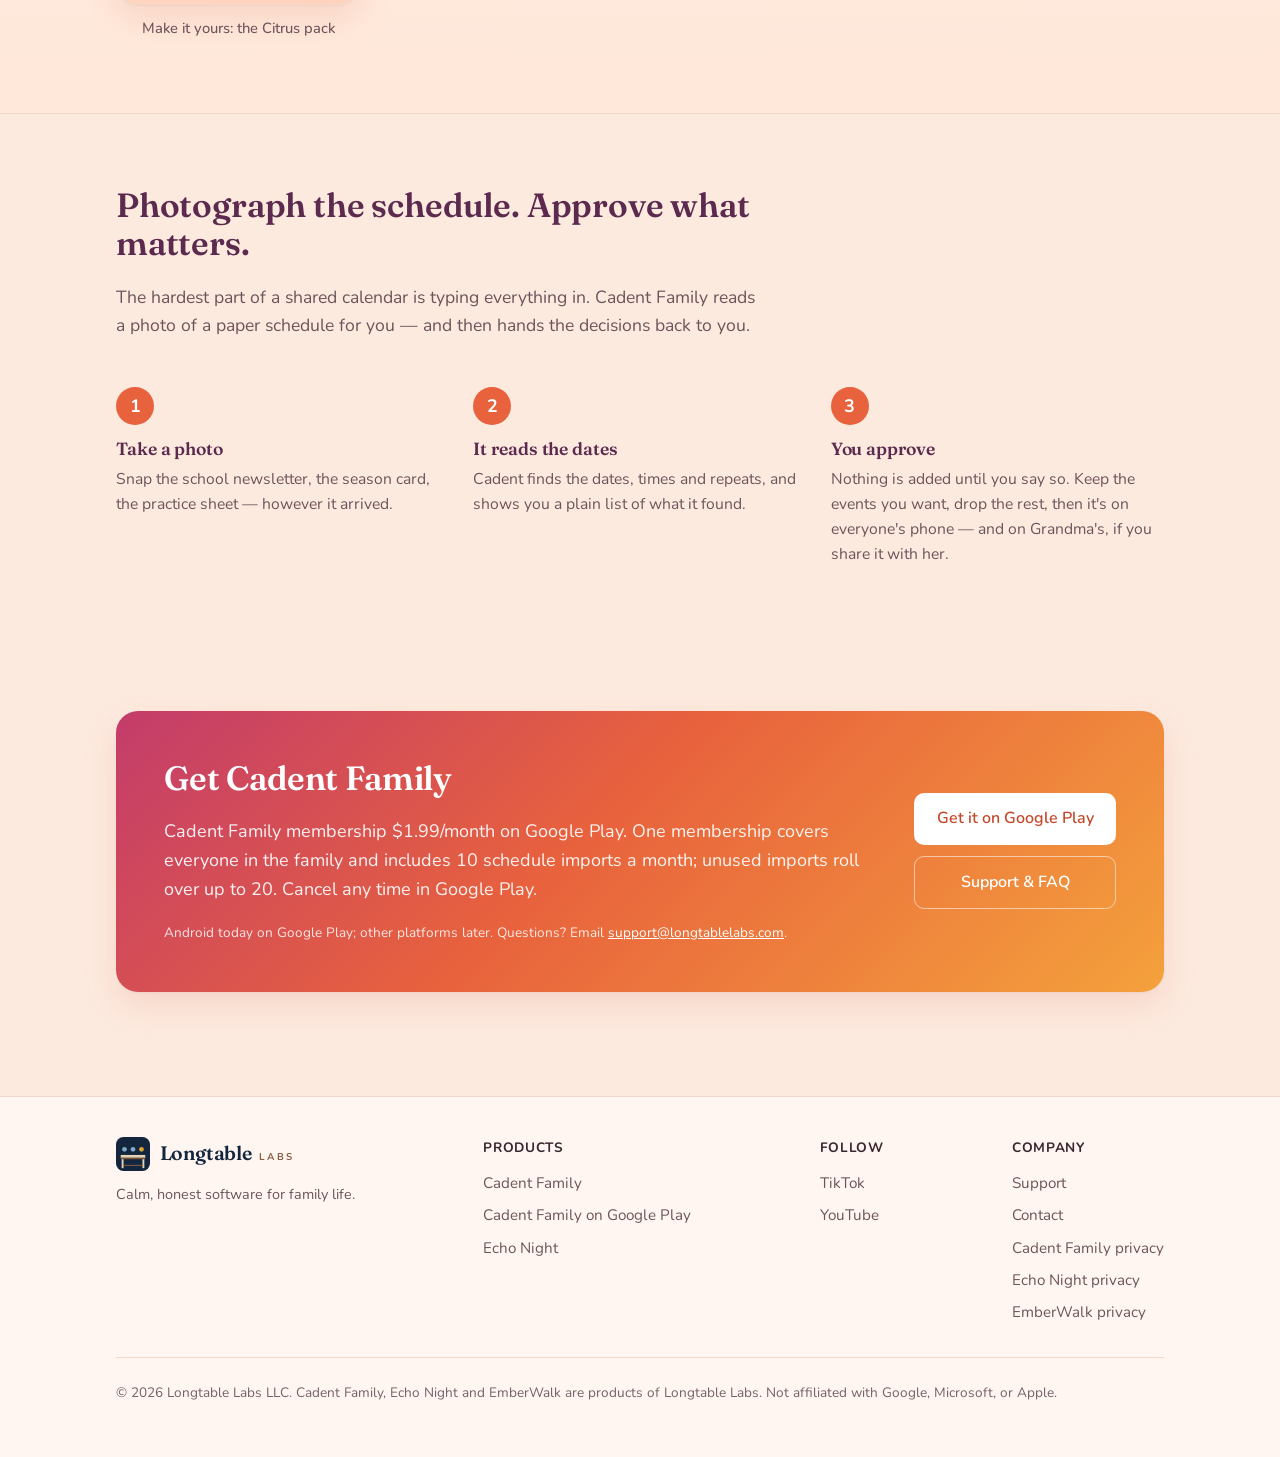
==== commit 9ea1d267: "Products band: EmberWalk card, coming to Google Play Co-Authored-By: Claude Opus 5.5 <noreply@anthro" ====
--- a/index.html
+++ b/index.html
@@ -110,6 +110,20 @@
             </div>
           </div>
         </div>
+        <div class="product-card" id="emberwalk">
+          <picture><source srcset="assets/emberwalk-mark.webp" type="image/webp"><img class="p-logo" src="assets/emberwalk-mark.png" alt="" aria-hidden="true" width="78" height="78"></picture>
+          <div>
+            <span class="tag">Coming to Google Play</span>
+            <h3>EmberWalk</h3>
+            <p>A calm walking companion. Walk a little every day and your trail grows.
+            Earn Pebbles for Trail Shelters that cover a missed day, collect hand-painted
+            awards, and keep a journal you type or speak. No account, no ads; your walks
+            and journal stay on your phone.</p>
+            <div class="cta-row">
+              <a class="btn ghost" href="privacy-emberwalk.html">Privacy policy</a>
+            </div>
+          </div>
+        </div>
         </div>
       </div>
     </section>
@@ -419,10 +433,11 @@
         <a href="contact.html">Contact</a>
         <a href="privacy.html">Cadent Family privacy</a>
         <a href="privacy-echo-night.html">Echo Night privacy</a>
+        <a href="privacy-emberwalk.html">EmberWalk privacy</a>
       </nav>
     </div>
     <div class="wrap">
-      <p class="fineprint">© 2026 Longtable Labs LLC. Cadent Family and Echo Night are products of Longtable Labs. Not affiliated with Google, Microsoft, or Apple.</p>
+      <p class="fineprint">© 2026 Longtable Labs LLC. Cadent Family, Echo Night and EmberWalk are products of Longtable Labs. Not affiliated with Google, Microsoft, or Apple.</p>
     </div>
   </footer>
 
